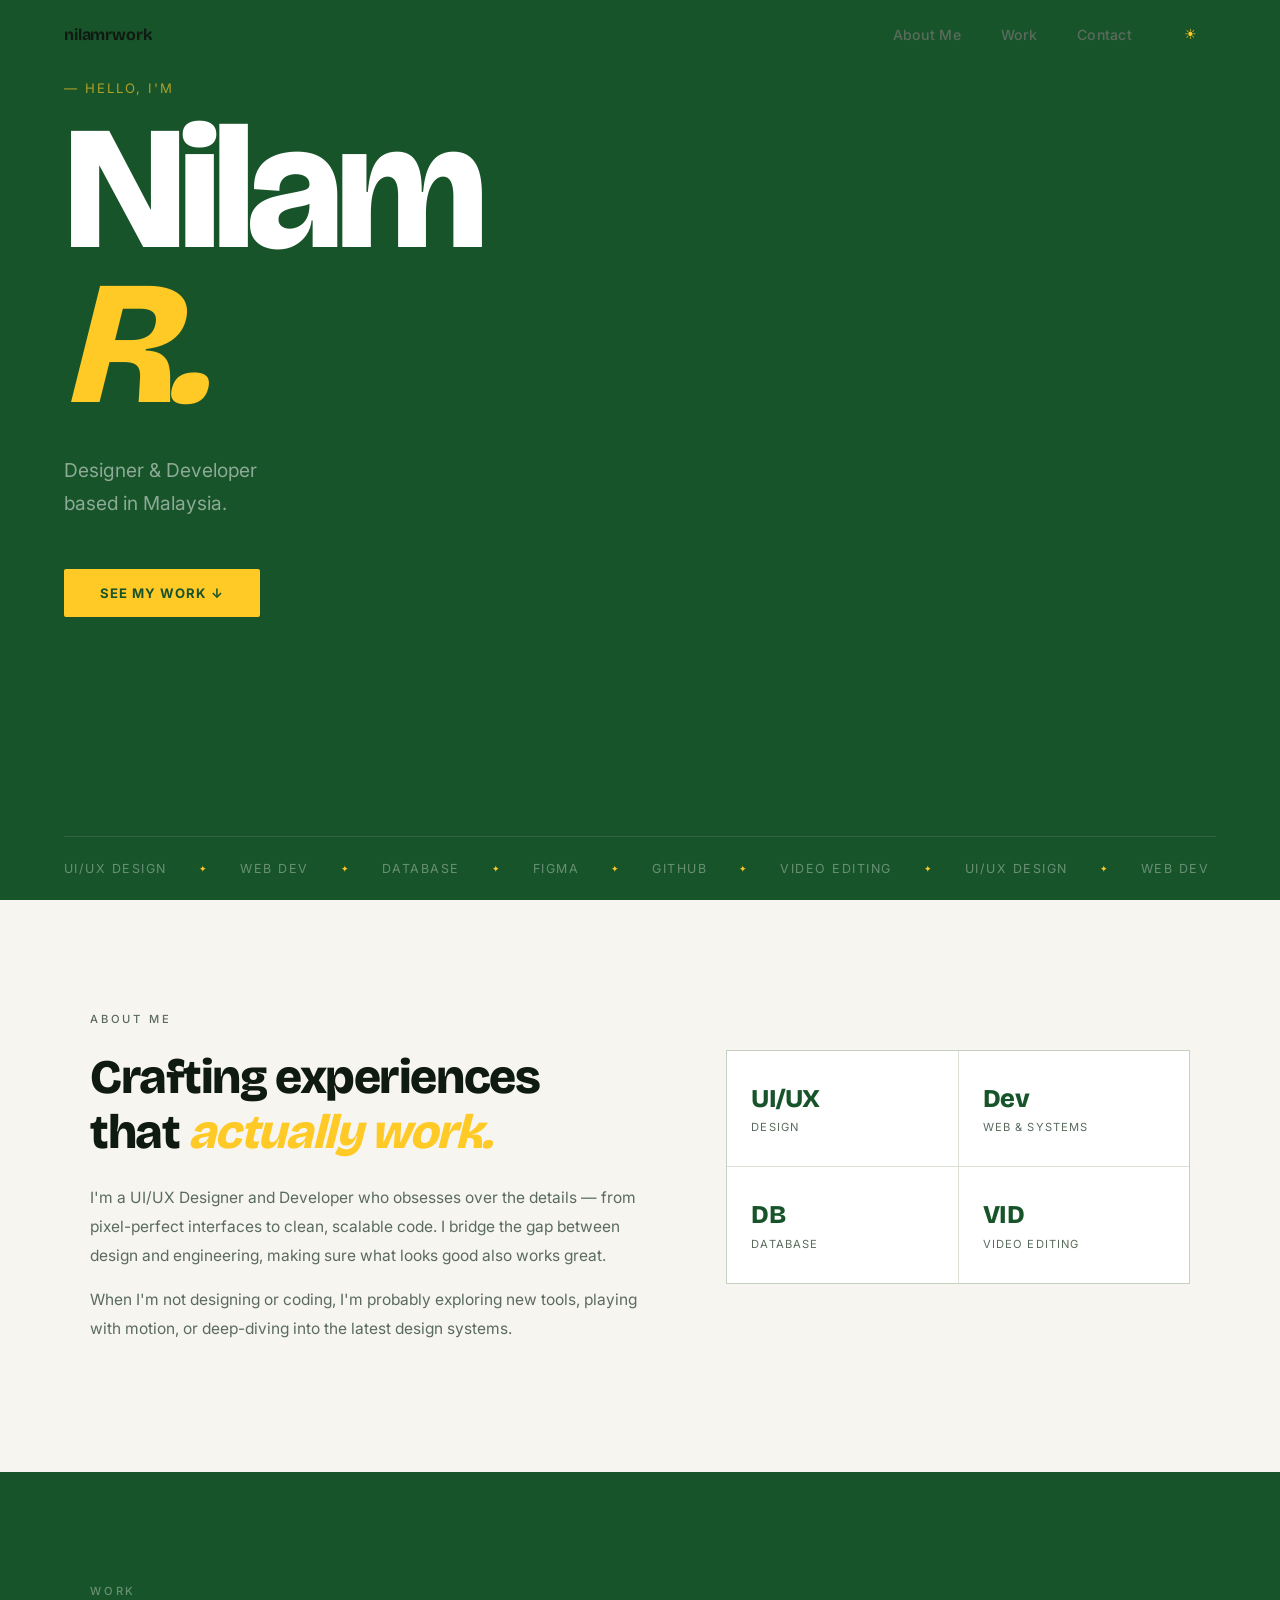
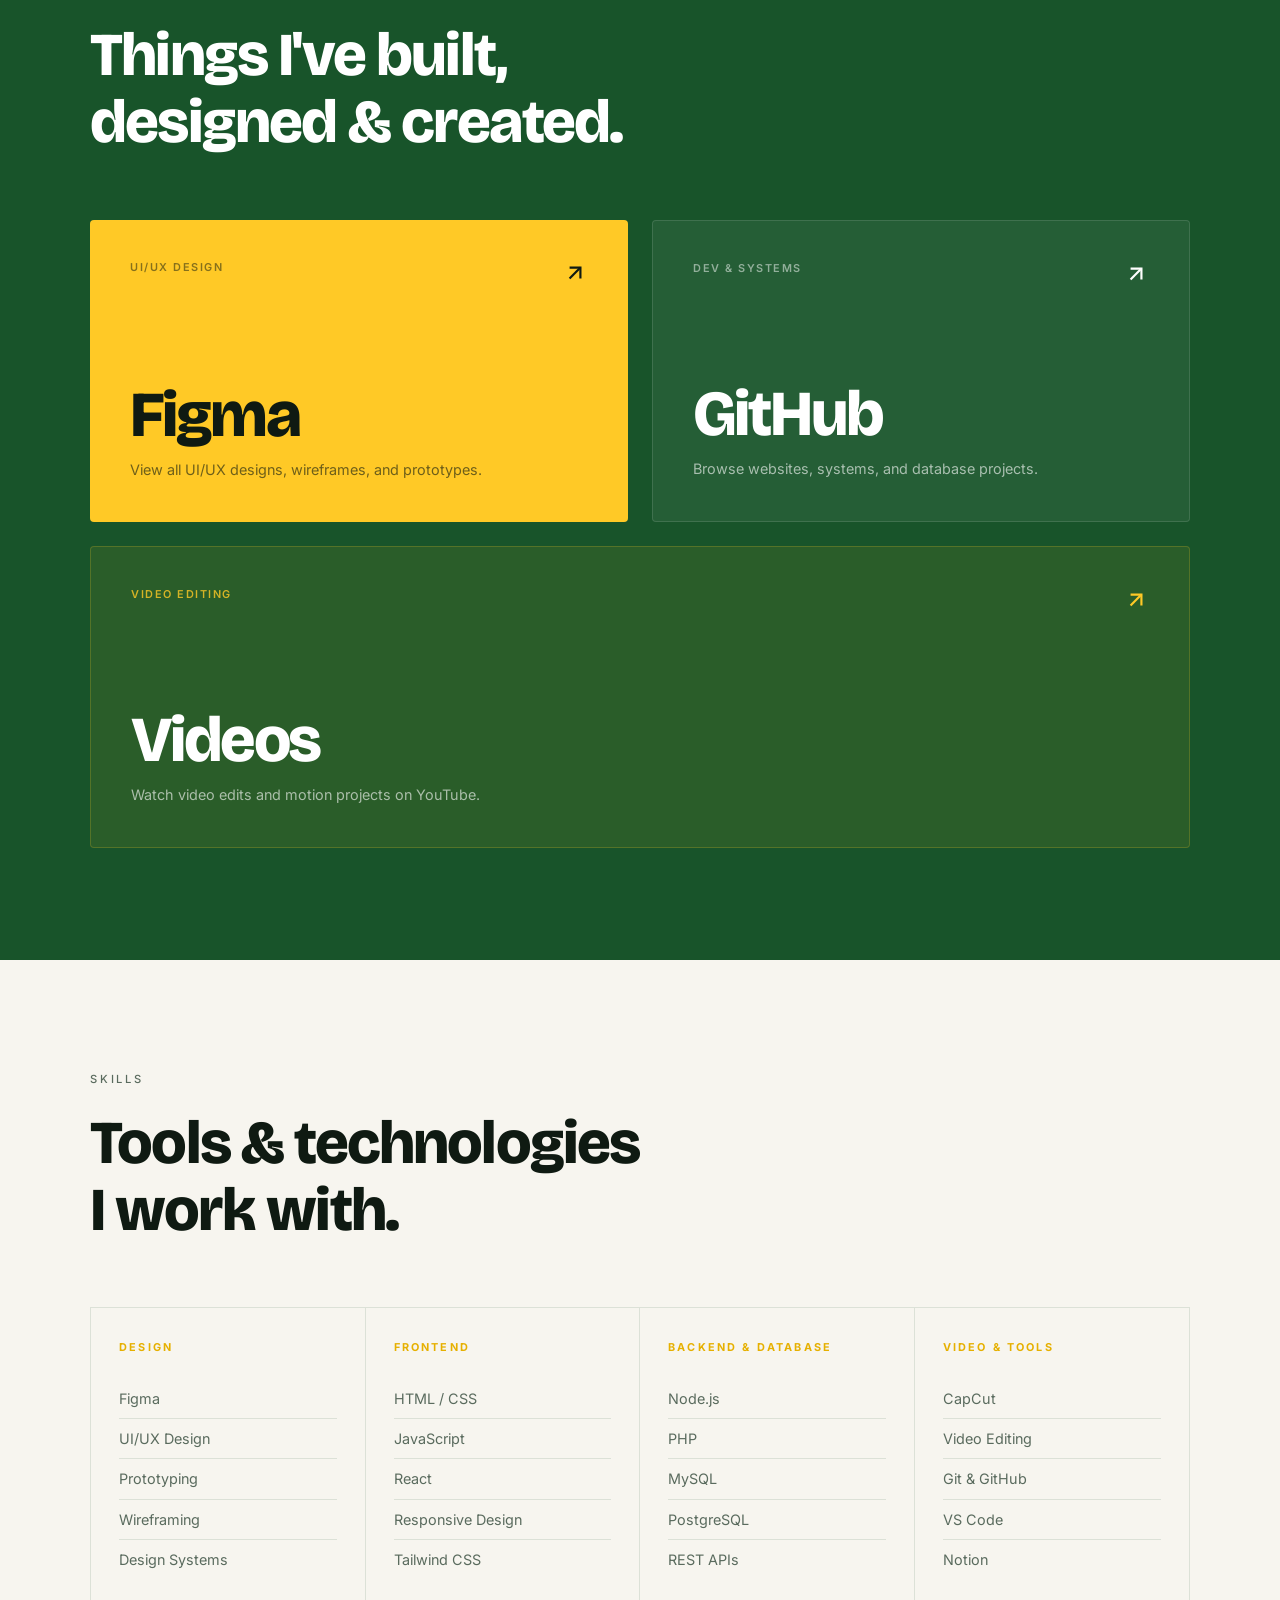
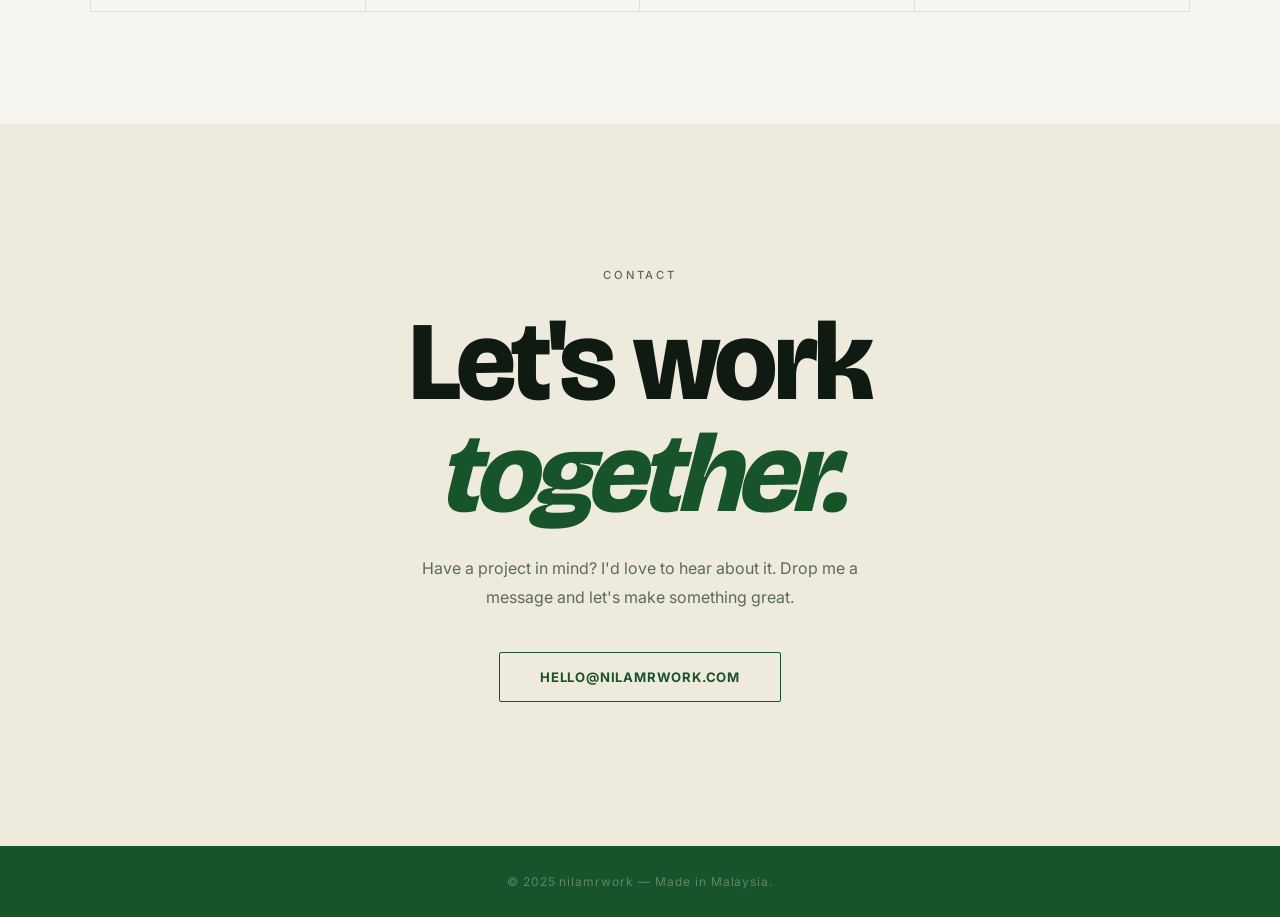
==== index.html @ 928b1fe1 "test push, aku tukar username" ====
<!DOCTYPE html>
<html lang="en" data-theme="light">
<head>
  <meta charset="UTF-8" />
  <meta name="viewport" content="width=device-width, initial-scale=1.0" />
  <title>nilamdothecode</title>
  <link rel="preconnect" href="https://fonts.googleapis.com" />
  <link rel="preconnect" href="https://fonts.gstatic.com" crossorigin />
  <link href="https://fonts.googleapis.com/css2?family=Bricolage+Grotesque:opsz,wght@12..96,400;12..96,500;12..96,600;12..96,700;12..96,800&family=Inter:wght@300;400;500;600;700&display=swap" rel="stylesheet" />
  <link rel="stylesheet" href="style.css" />
</head>
<body>

  <!-- CUSTOM CURSOR -->
  <div id="cursor-dot"></div>
  <div id="cursor-ring"></div>
  <div id="cursor-text">VIEW</div>

  <!-- NAVBAR -->
  <nav class="navbar" id="navbar">
    <a href="#hero" class="nav-logo">nilamrwork</a>
    <div class="nav-right">
      <ul class="nav-links" id="nav-links">
        <li><a href="#about" class="nav-link">About Me</a></li>
        <li><a href="#work" class="nav-link">Work</a></li>
        <li><a href="#contact" class="nav-link">Contact</a></li>
      </ul>
      <button class="theme-toggle" id="theme-toggle" aria-label="Toggle dark mode">
        <span class="theme-icon sun">☀</span>
        <span class="theme-icon moon">☽</span>
      </button>
      <button class="hamburger" id="hamburger" aria-label="Toggle menu">
        <span></span><span></span><span></span>
      </button>
    </div>
  </nav>

  <!-- HERO -->
  <section class="hero" id="hero">
    <div class="hero-content">
      <p class="hero-eyebrow">— Hello, I'm</p>
      <h1 class="hero-name">Nilam<br><em>R.</em></h1>
      <p class="hero-tagline">Designer &amp; Developer<br>based in Malaysia.</p>
      <a href="#work" class="btn-primary">See My Work ↓</a>
    </div>
    <div class="hero-marquee" aria-hidden="true">
      <div class="marquee-track">
        <span>UI/UX Design</span><span class="dot">✦</span>
        <span>Web Dev</span><span class="dot">✦</span>
        <span>Database</span><span class="dot">✦</span>
        <span>Figma</span><span class="dot">✦</span>
        <span>GitHub</span><span class="dot">✦</span>
        <span>Video Editing</span><span class="dot">✦</span>
        <span>UI/UX Design</span><span class="dot">✦</span>
        <span>Web Dev</span><span class="dot">✦</span>
        <span>Database</span><span class="dot">✦</span>
        <span>Figma</span><span class="dot">✦</span>
        <span>GitHub</span><span class="dot">✦</span>
        <span>Video Editing</span><span class="dot">✦</span>
      </div>
    </div>
  </section>

  <!-- ABOUT -->
  <section class="section" id="about">
    <div class="container">
      <span class="section-label">About Me</span>
      <div class="about-grid">
        <div class="about-text">
          <h2>Crafting experiences<br>that <em>actually work.</em></h2>
          <p>I'm a UI/UX Designer and Developer who obsesses over the details — from pixel-perfect interfaces to clean, scalable code. I bridge the gap between design and engineering, making sure what looks good also works great.</p>
          <p>When I'm not designing or coding, I'm probably exploring new tools, playing with motion, or deep-diving into the latest design systems.</p>
        </div>
        <div class="about-stats">
          <div class="stat-card">
            <span class="stat-num">UI/UX</span>
            <span class="stat-label">Design</span>
          </div>
          <div class="stat-card">
            <span class="stat-num">Dev</span>
            <span class="stat-label">Web & Systems</span>
          </div>
          <div class="stat-card">
            <span class="stat-num">DB</span>
            <span class="stat-label">Database</span>
          </div>
          <div class="stat-card">
            <span class="stat-num">VID</span>
            <span class="stat-label">Video Editing</span>
          </div>
        </div>
      </div>
    </div>
  </section>

  <!-- WORK -->
  <section class="section section-green" id="work">
    <div class="container">
      <span class="section-label light">Work</span>
      <h2 class="section-title light">Things I've built,<br>designed &amp; created.</h2>
      <div class="work-links">
        <a href="https://figma.com" target="_blank" rel="noopener" class="work-card figma">
          <div class="work-card-inner">
            <div class="work-card-top">
              <span class="work-tag">UI/UX Design</span>
              <svg class="work-arrow" viewBox="0 0 24 24" fill="none" stroke="currentColor" stroke-width="2"><line x1="7" y1="17" x2="17" y2="7"/><polyline points="7 7 17 7 17 17"/></svg>
            </div>
            <div class="work-card-bottom">
              <p class="work-platform">Figma</p>
              <p class="work-desc">View all UI/UX designs, wireframes, and prototypes.</p>
            </div>
          </div>
        </a>
        <a href="https://github.com" target="_blank" rel="noopener" class="work-card github">
          <div class="work-card-inner">
            <div class="work-card-top">
              <span class="work-tag">Dev &amp; Systems</span>
              <svg class="work-arrow" viewBox="0 0 24 24" fill="none" stroke="currentColor" stroke-width="2"><line x1="7" y1="17" x2="17" y2="7"/><polyline points="7 7 17 7 17 17"/></svg>
            </div>
            <div class="work-card-bottom">
              <p class="work-platform">GitHub</p>
              <p class="work-desc">Browse websites, systems, and database projects.</p>
            </div>
          </div>
        </a>
        <a href="https://youtube.com" target="_blank" rel="noopener" class="work-card video">
          <div class="work-card-inner">
            <div class="work-card-top">
              <span class="work-tag">Video Editing</span>
              <svg class="work-arrow" viewBox="0 0 24 24" fill="none" stroke="currentColor" stroke-width="2"><line x1="7" y1="17" x2="17" y2="7"/><polyline points="7 7 17 7 17 17"/></svg>
            </div>
            <div class="work-card-bottom">
              <p class="work-platform">Videos</p>
              <p class="work-desc">Watch video edits and motion projects on YouTube.</p>
            </div>
          </div>
        </a>
      </div>
    </div>
  </section>

  <!-- SKILLS -->
  <section class="section" id="skills">
    <div class="container">
      <span class="section-label">Skills</span>
      <h2 class="section-title">Tools &amp; technologies<br>I work with.</h2>
      <div class="skills-grid">
        <div class="skill-group">
          <p class="skill-group-title">Design</p>
          <ul class="skill-list">
            <li>Figma</li>
            <li>UI/UX Design</li>
            <li>Prototyping</li>
            <li>Wireframing</li>
            <li>Design Systems</li>
          </ul>
        </div>
        <div class="skill-group">
          <p class="skill-group-title">Frontend</p>
          <ul class="skill-list">
            <li>HTML / CSS</li>
            <li>JavaScript</li>
            <li>React</li>
            <li>Responsive Design</li>
            <li>Tailwind CSS</li>
          </ul>
        </div>
        <div class="skill-group">
          <p class="skill-group-title">Backend &amp; Database</p>
          <ul class="skill-list">
            <li>Node.js</li>
            <li>PHP</li>
            <li>MySQL</li>
            <li>PostgreSQL</li>
            <li>REST APIs</li>
          </ul>
        </div>
        <div class="skill-group">
          <p class="skill-group-title">Video & Tools</p>
          <ul class="skill-list">
            <li>CapCut</li>
            <li>Video Editing</li>
            <li>Git &amp; GitHub</li>
            <li>VS Code</li>
            <li>Notion</li>
          </ul>
        </div>
      </div>
    </div>
  </section>

  <!-- CONTACT -->
  <section class="section section-contact" id="contact">
    <div class="container contact-container">
      <span class="section-label">Contact</span>
      <h2 class="contact-title">Let's work<br><em>together.</em></h2>
      <p class="contact-sub">Have a project in mind? I'd love to hear about it. Drop me a message and let's make something great.</p>
      <a href="mailto:hello@nilamrwork.com" class="btn-outline">hello@nilamrwork.com</a>
    </div>
  </section>

  <!-- FOOTER -->
  <footer class="footer">
    <p>© 2025 nilamrwork — Made in Malaysia.</p>
  </footer>

  <script src="script.js"></script>
</body>
</html>
---- style.css ----
*, *::before, *::after {
  box-sizing: border-box;
  margin: 0;
  padding: 0;
}

/* ===== THEME VARIABLES ===== */
:root,
[data-theme="light"] {
  --bg: #f7f5ef;
  --bg2: #eeeade;
  --text: #0f1a12;
  --text-muted: #5a6b5e;
  --green: #18542a;
  --yellow: #ffc926;
  --yellow-dark: #e6b000;
  --card-bg: #ffffff;
  --border: rgba(24,84,42,0.12);
  --nav-bg: rgba(247,245,239,0.92);
  --toggle-bg: #18542a;
  --toggle-icon: #ffc926;
  --toggle-border: #18542a;
}

[data-theme="dark"] {
  --bg: #0f0f14;
  --bg2: #161620;
  --text: #f0ede3;
  --text-muted: #8a8fa8;
  --green: #18542a;
  --yellow: #ffc926;
  --yellow-dark: #e6b000;
  --card-bg: #1a1a26;
  --border: rgba(255,201,38,0.13);
  --nav-bg: rgba(15,15,20,0.95);
  --toggle-bg: #ffc926;
  --toggle-icon: #0f0f14;
  --toggle-border: #ffc926;
}

html { scroll-behavior: smooth; }

body {
  font-family: 'Inter', sans-serif;
  background: var(--bg);
  color: var(--text);
  overflow-x: hidden;
  transition: background 0.4s ease, color 0.4s ease;
  cursor: none;
}

a, button { cursor: none; }

em {
  font-style: italic;
  color: var(--yellow);
}

/* ===== CUSTOM CURSOR ===== */
#cursor-dot {
  position: fixed;
  pointer-events: none;
  z-index: 9999;
  width: 8px; height: 8px;
  border-radius: 50%;
  background: var(--green);
  transform: translate(-50%, -50%);
  transition: background 0.2s, transform 0.15s;
  will-change: left, top;
}

[data-theme="dark"] #cursor-dot {
  background: var(--yellow);
}

#cursor-ring {
  position: fixed;
  pointer-events: none;
  z-index: 9998;
  width: 38px; height: 38px;
  border-radius: 50%;
  border: 1.5px solid var(--green);
  transform: translate(-50%, -50%);
  transition: width 0.25s, height 0.25s, border-color 0.25s, opacity 0.2s;
  will-change: left, top;
}

[data-theme="dark"] #cursor-ring {
  border-color: var(--yellow);
}

#cursor-text {
  position: fixed;
  pointer-events: none;
  z-index: 9999;
  font-family: 'Inter', sans-serif;
  font-size: 10px;
  font-weight: 600;
  letter-spacing: 0.12em;
  text-transform: uppercase;
  color: var(--bg);
  background: var(--green);
  padding: 6px 10px;
  border-radius: 20px;
  transform: translate(-50%, -50%) scale(0);
  transition: transform 0.2s, background 0.2s;
  white-space: nowrap;
}

[data-theme="dark"] #cursor-text {
  background: var(--yellow);
  color: #0f0f14;
}

body.cursor-hover #cursor-dot {
  transform: translate(-50%, -50%) scale(0);
}

body.cursor-hover #cursor-ring {
  width: 0; height: 0;
  border-color: transparent;
  opacity: 0;
}

body.cursor-hover #cursor-text {
  transform: translate(-50%, -50%) scale(1);
}

/* ===== NAVBAR ===== */
.navbar {
  position: fixed;
  top: 0; left: 0; right: 0;
  z-index: 100;
  display: flex;
  align-items: center;
  justify-content: space-between;
  padding: 1.25rem 5%;
  background: transparent;
  transition: background 0.3s, backdrop-filter 0.3s, border-color 0.3s;
}

.navbar.scrolled {
  background: var(--nav-bg);
  backdrop-filter: blur(16px);
  border-bottom: 1px solid var(--border);
}

.nav-logo {
  font-family: 'Bricolage Grotesque', sans-serif;
  font-size: 1rem;
  font-weight: 700;
  color: var(--text);
  text-decoration: none;
  letter-spacing: -0.01em;
}

[data-theme="dark"] .nav-logo { color: var(--yellow); }

.nav-right {
  display: flex;
  align-items: center;
  gap: 2rem;
}

.nav-links {
  list-style: none;
  display: flex;
  gap: 2.5rem;
}

.nav-link {
  color: var(--text-muted);
  text-decoration: none;
  font-size: 0.88rem;
  font-weight: 500;
  letter-spacing: 0.02em;
  transition: color 0.2s;
  position: relative;
}

.nav-link::after {
  content: '';
  position: absolute;
  bottom: -3px; left: 0;
  width: 0; height: 2px;
  background: var(--yellow);
  transition: width 0.25s;
}

.nav-link:hover, .nav-link.active { color: var(--text); }
.nav-link:hover::after, .nav-link.active::after { width: 100%; }

/* Theme toggle */
.theme-toggle {
  background: var(--toggle-bg);
  border: 2px solid var(--toggle-border);
  border-radius: 50px;
  width: 52px;
  height: 28px;
  display: flex;
  align-items: center;
  justify-content: center;
  cursor: none;
  position: relative;
  overflow: hidden;
  transition: background 0.3s, border-color 0.3s;
  flex-shrink: 0;
}

.theme-icon {
  position: absolute;
  font-size: 14px;
  transition: opacity 0.3s, transform 0.3s;
  line-height: 1;
  color: var(--toggle-icon);
}

.theme-icon.sun { opacity: 1; transform: translateY(0); }
.theme-icon.moon { opacity: 0; transform: translateY(10px); }
[data-theme="dark"] .theme-icon.sun { opacity: 0; transform: translateY(-10px); }
[data-theme="dark"] .theme-icon.moon { opacity: 1; transform: translateY(0); }

/* Hamburger */
.hamburger {
  display: none;
  flex-direction: column;
  gap: 5px;
  background: none;
  border: none;
  padding: 4px;
}

.hamburger span {
  display: block;
  width: 24px; height: 2px;
  background: var(--text);
  transition: all 0.3s;
  border-radius: 2px;
}

/* ===== HERO ===== */
.hero {
  min-height: 100vh;
  background: var(--green);
  display: flex;
  flex-direction: column;
  justify-content: center;
  padding: 0 5%;
  position: relative;
  overflow: hidden;
}

.hero-content {
  position: relative;
  z-index: 2;
  max-width: 800px;
  padding-top: 5rem;
}

.hero-eyebrow {
  font-family: 'Inter', sans-serif;
  font-size: 0.82rem;
  color: rgba(255,201,38,0.65);
  letter-spacing: 0.15em;
  margin-bottom: 1rem;
  text-transform: uppercase;
}

.hero-name {
  font-family: 'Bricolage Grotesque', sans-serif;
  font-size: clamp(5rem, 14vw, 11rem);
  font-weight: 800;
  color: #fff;
  line-height: 0.88;
  letter-spacing: -0.04em;
  margin-bottom: 2rem;
}

.hero-name em {
  color: var(--yellow);
  font-style: italic;
}

.hero-tagline {
  font-size: clamp(1rem, 2vw, 1.2rem);
  color: rgba(255,255,255,0.5);
  font-weight: 400;
  line-height: 1.75;
  margin-bottom: 3rem;
}

.btn-primary {
  display: inline-block;
  background: var(--yellow);
  color: var(--green);
  text-decoration: none;
  padding: 1rem 2.25rem;
  font-family: 'Inter', sans-serif;
  font-size: 0.82rem;
  font-weight: 700;
  letter-spacing: 0.08em;
  text-transform: uppercase;
  border-radius: 2px;
  transition: background 0.2s, transform 0.2s;
}

.btn-primary:hover { background: var(--yellow-dark); transform: translateY(-2px); }

/* Marquee */
.hero-marquee {
  position: relative;
  z-index: 2;
  padding: 1.5rem 0;
  overflow: hidden;
  border-top: 1px solid rgba(255,255,255,0.1);
  margin-top: auto;
}

.marquee-track {
  display: flex;
  gap: 2rem;
  align-items: center;
  white-space: nowrap;
  animation: marquee 18s linear infinite;
  width: max-content;
}

.marquee-track span {
  font-family: 'Inter', sans-serif;
  font-size: 0.78rem;
  letter-spacing: 0.12em;
  text-transform: uppercase;
  color: rgba(255,255,255,0.35);
}

.marquee-track .dot { color: var(--yellow); font-size: 0.55rem; }

@keyframes marquee {
  from { transform: translateX(0); }
  to { transform: translateX(-50%); }
}

/* ===== SECTION BASE ===== */
.section { padding: 7rem 5%; }
.section-green { background: var(--green); }
.section-contact { background: var(--bg2); }

.container { max-width: 1100px; margin: 0 auto; }

.section-label {
  font-family: 'Inter', sans-serif;
  font-size: 0.7rem;
  letter-spacing: 0.25em;
  text-transform: uppercase;
  color: var(--text-muted);
  display: block;
  margin-bottom: 1.5rem;
  font-weight: 500;
}

.section-label.light { color: rgba(255,255,255,0.35); }

.section-title {
  font-family: 'Bricolage Grotesque', sans-serif;
  font-size: clamp(2.2rem, 5vw, 3.8rem);
  font-weight: 800;
  line-height: 1.1;
  letter-spacing: -0.03em;
  margin-bottom: 4rem;
  color: var(--text);
}

.section-title.light { color: #fff; }

/* ===== ABOUT ===== */
.about-grid {
  display: grid;
  grid-template-columns: 1.2fr 1fr;
  gap: 5rem;
  align-items: start;
}

.about-text h2 {
  font-family: 'Bricolage Grotesque', sans-serif;
  font-size: clamp(2rem, 4vw, 3rem);
  font-weight: 800;
  line-height: 1.15;
  letter-spacing: -0.03em;
  margin-bottom: 1.5rem;
  color: var(--text);
}

.about-text p {
  color: var(--text-muted);
  line-height: 1.85;
  font-size: 0.97rem;
  margin-bottom: 1rem;
}

.about-stats {
  display: grid;
  grid-template-columns: 1fr 1fr;
  gap: 1px;
  background: var(--border);
  border: 1px solid var(--border);
}

.stat-card {
  background: var(--card-bg);
  padding: 2rem 1.5rem;
  display: flex;
  flex-direction: column;
  gap: 0.4rem;
  transition: background 0.2s;
}

.stat-card:hover { background: var(--bg2); }

.stat-num {
  font-family: 'Bricolage Grotesque', sans-serif;
  font-size: 1.6rem;
  font-weight: 800;
  color: var(--green);
  letter-spacing: -0.02em;
}

[data-theme="dark"] .stat-num { color: var(--yellow); }

.stat-label {
  font-family: 'Inter', sans-serif;
  font-size: 0.7rem;
  color: var(--text-muted);
  letter-spacing: 0.1em;
  text-transform: uppercase;
}

/* ===== WORK ===== */
.work-links {
  display: grid;
  grid-template-columns: 1fr 1fr;
  gap: 1.5rem;
}

.work-card {
  display: block;
  text-decoration: none;
  padding: 2.5rem;
  position: relative;
  overflow: hidden;
  transition: transform 0.3s ease;
  min-height: 300px;
  border-radius: 4px;
}

.work-card:hover { transform: translateY(-6px); }

.work-card.figma { background: var(--yellow); color: #0f1a12; }

.work-card.github {
  background: rgba(255,255,255,0.06);
  color: #fff;
  border: 1px solid rgba(255,255,255,0.12);
}

.work-card-inner {
  display: flex;
  flex-direction: column;
  justify-content: space-between;
  height: 100%;
  min-height: 220px;
}

.work-card-top {
  display: flex;
  justify-content: space-between;
  align-items: flex-start;
}

.work-tag {
  font-family: 'Inter', sans-serif;
  font-size: 0.68rem;
  letter-spacing: 0.14em;
  text-transform: uppercase;
  font-weight: 600;
  opacity: 0.5;
}

.work-arrow {
  width: 26px; height: 26px;
  transition: transform 0.2s;
  flex-shrink: 0;
}

.work-card:hover .work-arrow { transform: translate(4px, -4px); }

.work-platform {
  font-family: 'Bricolage Grotesque', sans-serif;
  font-size: clamp(2.5rem, 5vw, 4rem);
  font-weight: 800;
  letter-spacing: -0.04em;
  line-height: 1;
  margin-bottom: 0.75rem;
}

.work-desc { font-size: 0.9rem; opacity: 0.6; line-height: 1.55; }

/* ===== SKILLS ===== */
.skills-grid {
  display: grid;
  grid-template-columns: repeat(4, 1fr);
  gap: 0;
  border: 1px solid var(--border);
}

.skill-group {
  padding: 2rem 1.75rem;
  border-right: 1px solid var(--border);
}

.skill-group:last-child { border-right: none; }

.skill-group-title {
  font-family: 'Inter', sans-serif;
  font-size: 0.68rem;
  letter-spacing: 0.2em;
  text-transform: uppercase;
  color: var(--yellow-dark);
  margin-bottom: 1.5rem;
  font-weight: 700;
}

[data-theme="dark"] .skill-group-title { color: var(--yellow); }

.skill-list {
  list-style: none;
  display: flex;
  flex-direction: column;
}

.skill-list li {
  font-size: 0.9rem;
  color: var(--text-muted);
  padding: 0.7rem 0;
  border-bottom: 1px solid var(--border);
  transition: color 0.2s, padding-left 0.2s;
  font-family: 'Inter', sans-serif;
}

.skill-list li:last-child { border-bottom: none; }
.skill-list li:hover { color: var(--text); padding-left: 6px; }

/* ===== CONTACT ===== */
.contact-container { text-align: center; padding: 2rem 0; }

.contact-title {
  font-family: 'Bricolage Grotesque', sans-serif;
  font-size: clamp(3.5rem, 9vw, 7rem);
  font-weight: 800;
  line-height: 1;
  letter-spacing: -0.04em;
  margin-bottom: 1.5rem;
  color: var(--text);
}

.contact-title em { color: var(--green); font-style: italic; }
[data-theme="dark"] .contact-title em { color: var(--yellow); }

.contact-sub {
  font-size: 1rem;
  color: var(--text-muted);
  max-width: 460px;
  margin: 0 auto 2.5rem;
  line-height: 1.8;
}

.btn-outline {
  display: inline-block;
  border: 1.5px solid var(--green);
  color: var(--green);
  text-decoration: none;
  padding: 1rem 2.5rem;
  font-family: 'Inter', sans-serif;
  font-size: 0.82rem;
  font-weight: 700;
  letter-spacing: 0.06em;
  text-transform: uppercase;
  border-radius: 2px;
  transition: background 0.2s, color 0.2s;
}

.btn-outline:hover { background: var(--green); color: var(--yellow); }

[data-theme="dark"] .btn-outline { border-color: var(--yellow); color: var(--yellow); }
[data-theme="dark"] .btn-outline:hover { background: var(--yellow); color: #0f0f14; }

/* ===== FOOTER ===== */
.footer {
  background: var(--green);
  color: rgba(255,255,255,0.3);
  text-align: center;
  padding: 1.75rem;
  font-family: 'Inter', sans-serif;
  font-size: 0.75rem;
  letter-spacing: 0.08em;
}

/* ===== REVEAL ===== */
.reveal {
  opacity: 0;
  transform: translateY(28px);
  transition: opacity 0.7s ease, transform 0.7s ease;
}

.reveal.revealed { opacity: 1; transform: translateY(0); }

/* ===== RESPONSIVE ===== */
@media (max-width: 900px) {
  .about-grid { grid-template-columns: 1fr; gap: 3rem; }
  .work-links { grid-template-columns: 1fr; }
  .skills-grid { grid-template-columns: repeat(2, 1fr); }
  .skill-group:nth-child(2) { border-right: none; }
  .skill-group:nth-child(3),
  .skill-group:nth-child(4) { border-top: 1px solid var(--border); }
}

@media (max-width: 600px) {
  body { cursor: auto; }
  #cursor-dot, #cursor-ring, #cursor-text { display: none; }
  a, button { cursor: pointer; }

  .navbar { padding: 1.25rem 6%; }
  .nav-links {
    display: none;
    flex-direction: column;
    position: fixed;
    top: 0; left: 0; right: 0; bottom: 0;
    background: var(--bg);
    align-items: center;
    justify-content: center;
    z-index: 99;
    gap: 0;
  }
  .nav-links.open { display: flex; }
  .nav-links li { width: 100%; text-align: center; border-bottom: 1px solid var(--border); }
  .nav-link { display: block; padding: 1.5rem; font-size: 1.2rem; color: var(--text); }
  .nav-link::after { display: none; }
  .hamburger { display: flex; z-index: 200; }
  .section { padding: 5rem 6%; }
  .about-stats { grid-template-columns: 1fr 1fr; }
  .skills-grid { grid-template-columns: 1fr; border: 1px solid var(--border); }
  .skill-group { border-right: none; border-bottom: 1px solid var(--border); }
  .skill-group:last-child { border-bottom: none; }
  .work-card { min-height: 240px; }
  .contact-title { font-size: clamp(2.8rem, 13vw, 4.5rem); }
}

/* ===== VIDEO CARD ===== */
.work-links {
  grid-template-columns: 1fr 1fr;
}

.work-card.video {
  background: rgba(255,201,38,0.08);
  color: #fff;
  border: 1px solid rgba(255,201,38,0.2);
  grid-column: 1 / -1;
}

.work-card.video .work-platform { font-size: clamp(2.5rem, 5vw, 4rem); }
.work-card.video .work-tag { color: var(--yellow); opacity: 0.8; }
.work-card.video .work-arrow { stroke: var(--yellow); }

@media (max-width: 600px) {
  .work-card.video { grid-column: auto; }
}
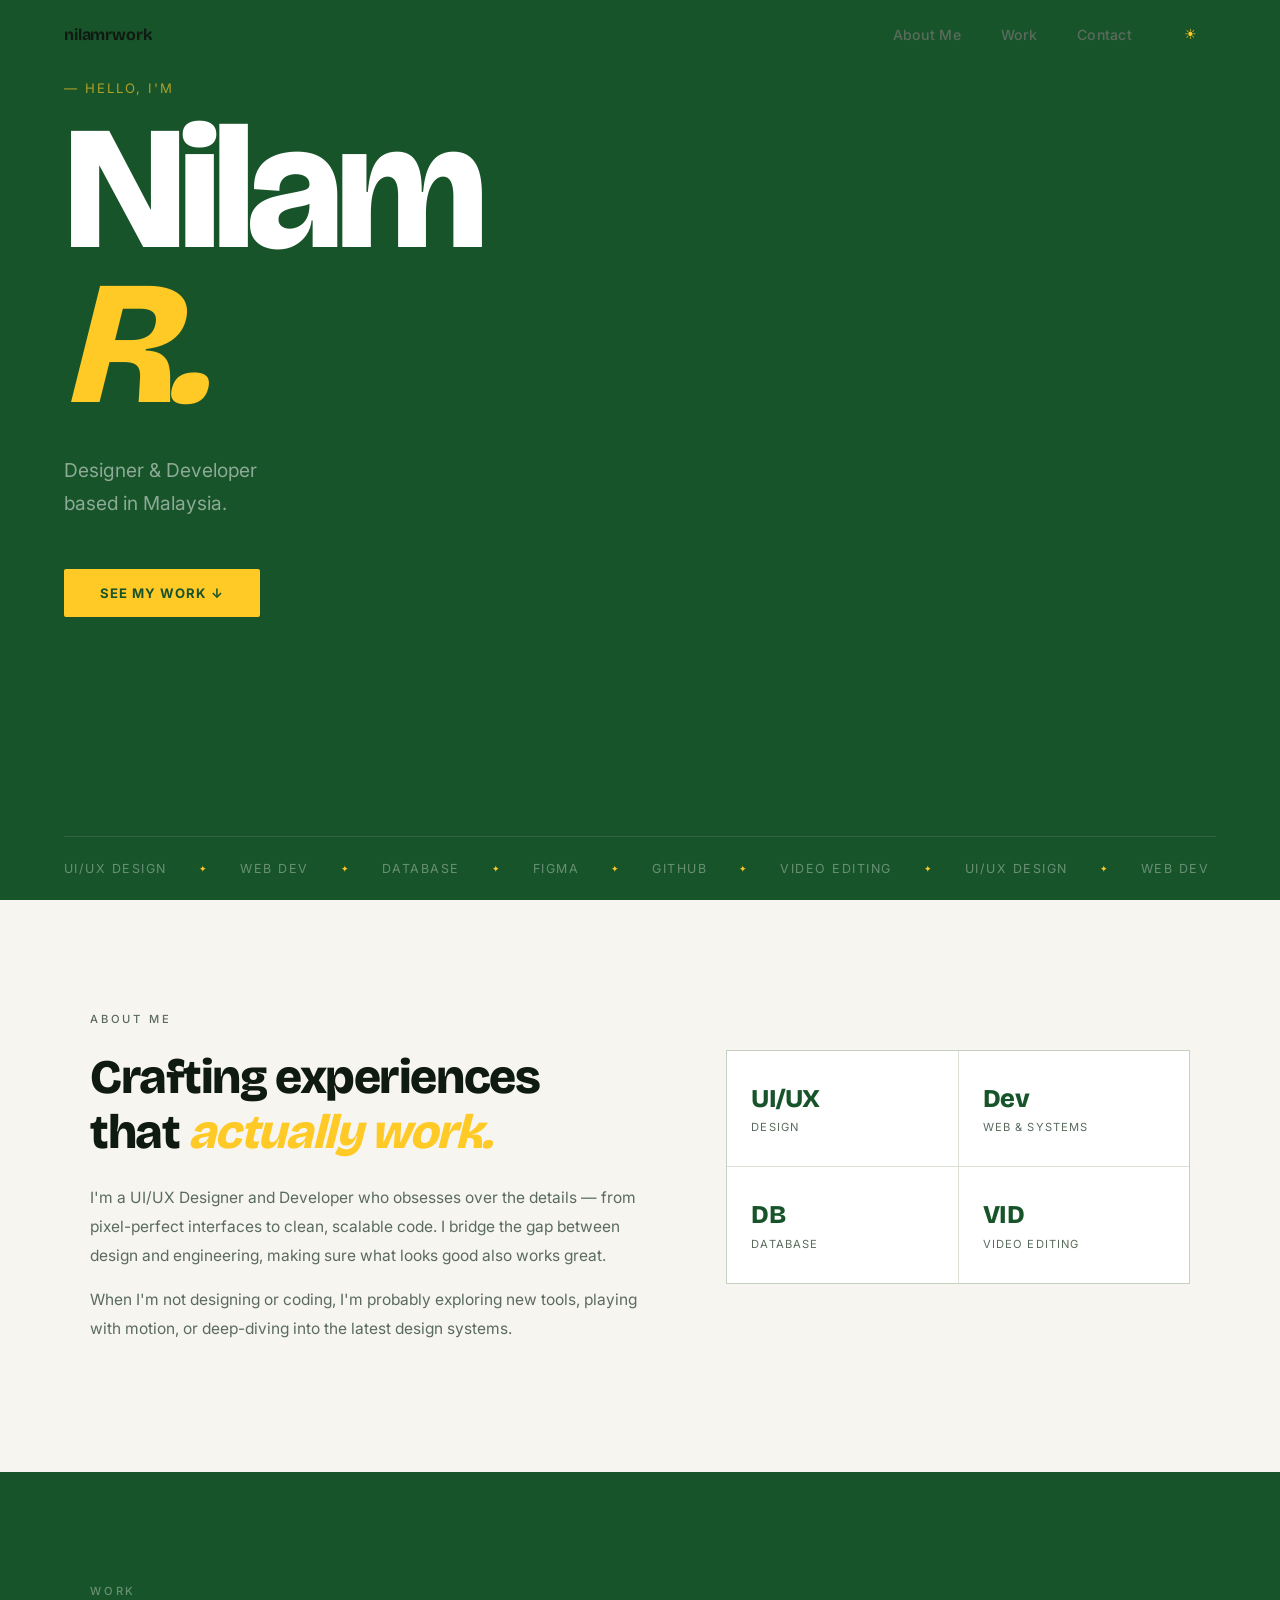
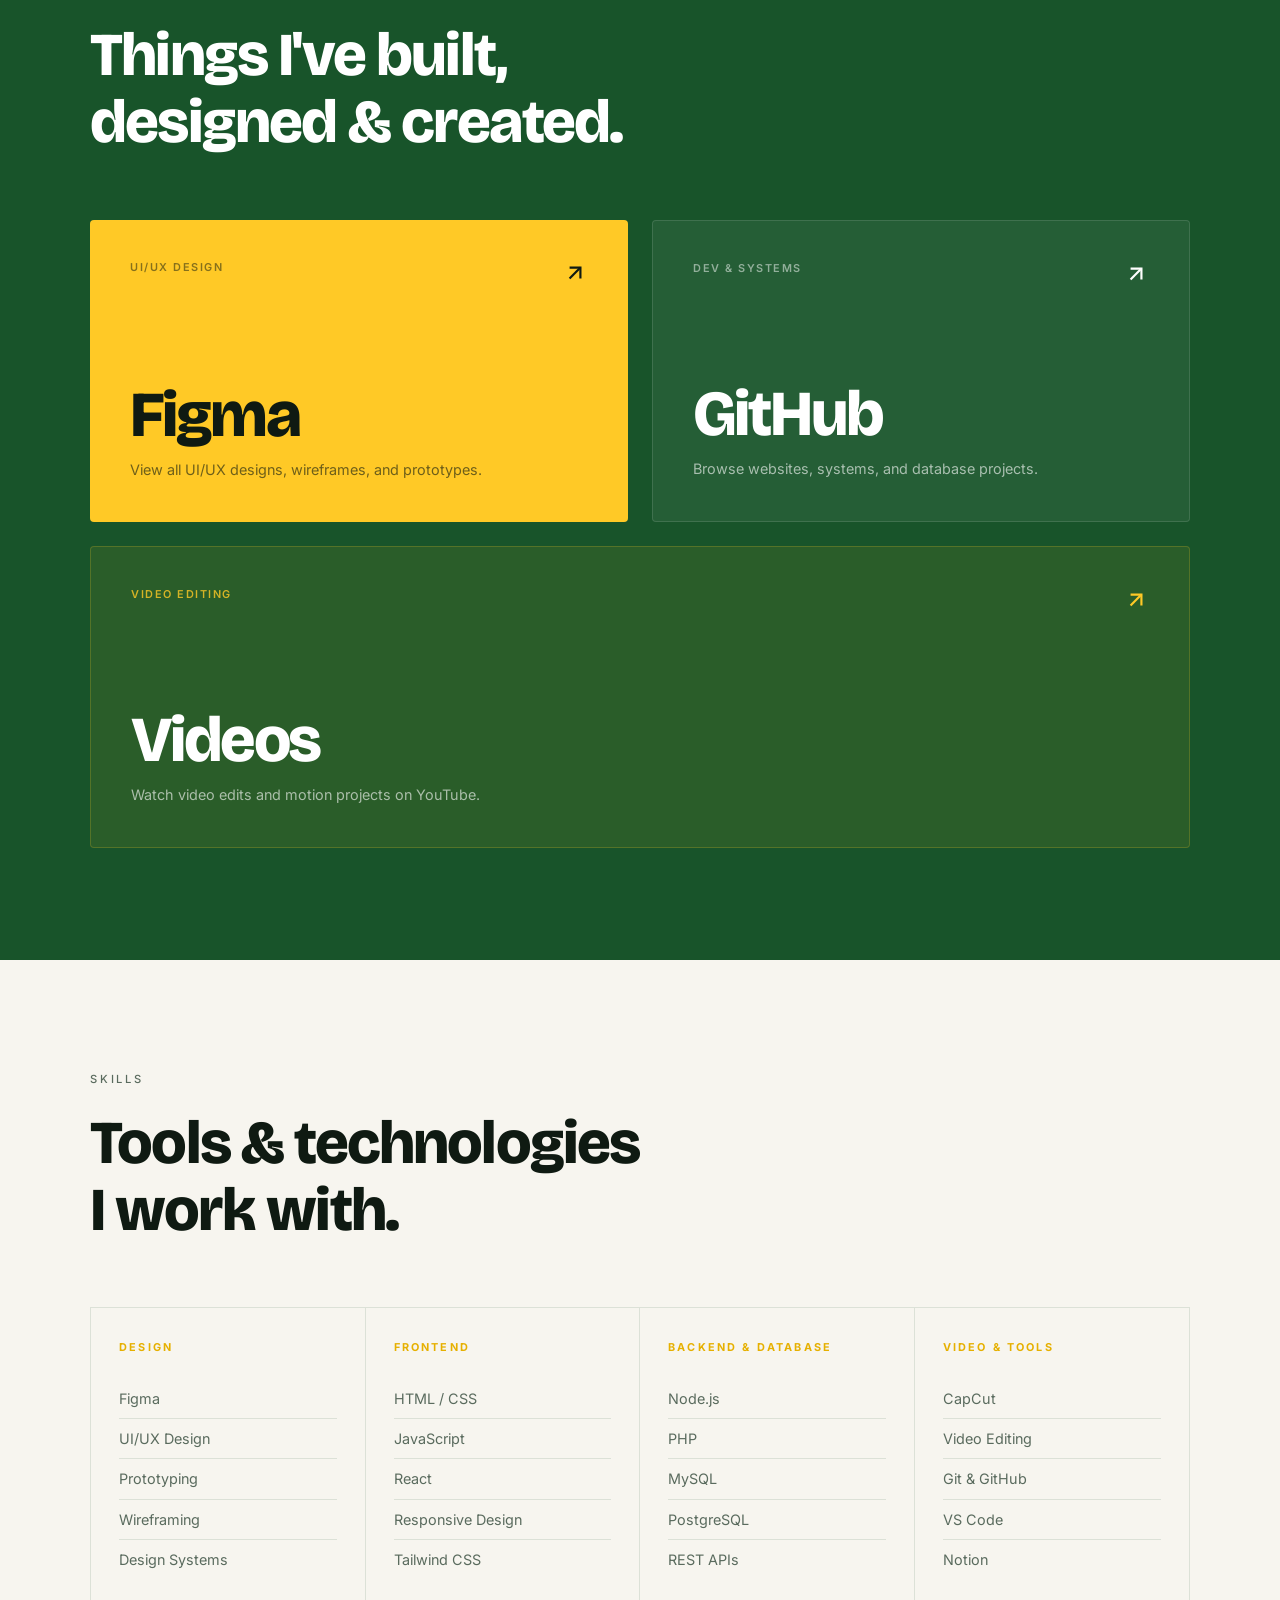
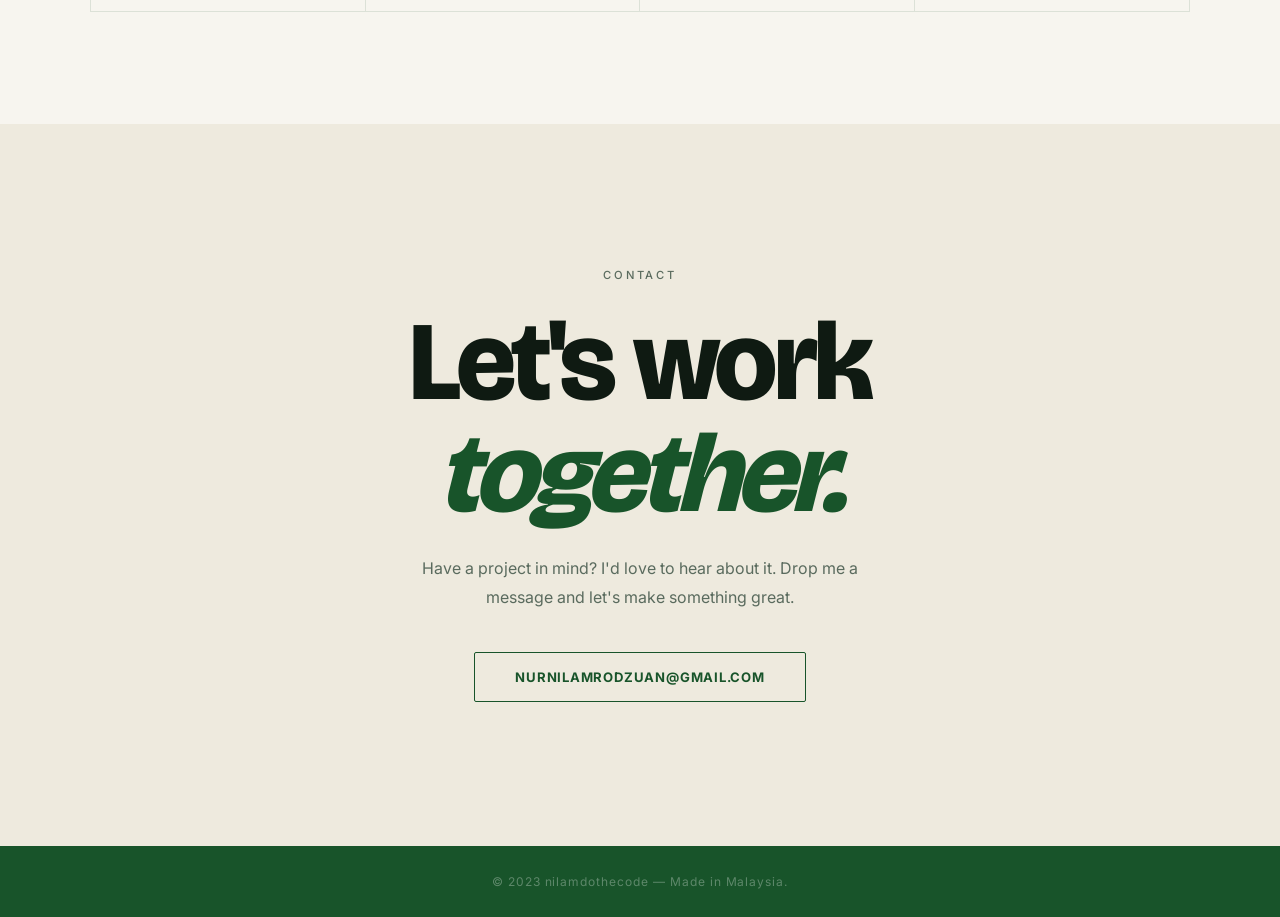
==== commit f4634f19: "tukar email and footer sikit" ====
--- a/index.html
+++ b/index.html
@@ -195,13 +195,13 @@
       <span class="section-label">Contact</span>
       <h2 class="contact-title">Let's work<br><em>together.</em></h2>
       <p class="contact-sub">Have a project in mind? I'd love to hear about it. Drop me a message and let's make something great.</p>
-      <a href="mailto:hello@nilamrwork.com" class="btn-outline">hello@nilamrwork.com</a>
+      <a href="mailto:nurnilamrodzuan@gmail.com" class="btn-outline">nurnilamrodzuan@gmail.com</a>
     </div>
   </section>
 
   <!-- FOOTER -->
   <footer class="footer">
-    <p>© 2025 nilamrwork — Made in Malaysia.</p>
+    <p>© 2023 nilamdothecode — Made in Malaysia.</p>
   </footer>
 
   <script src="script.js"></script>
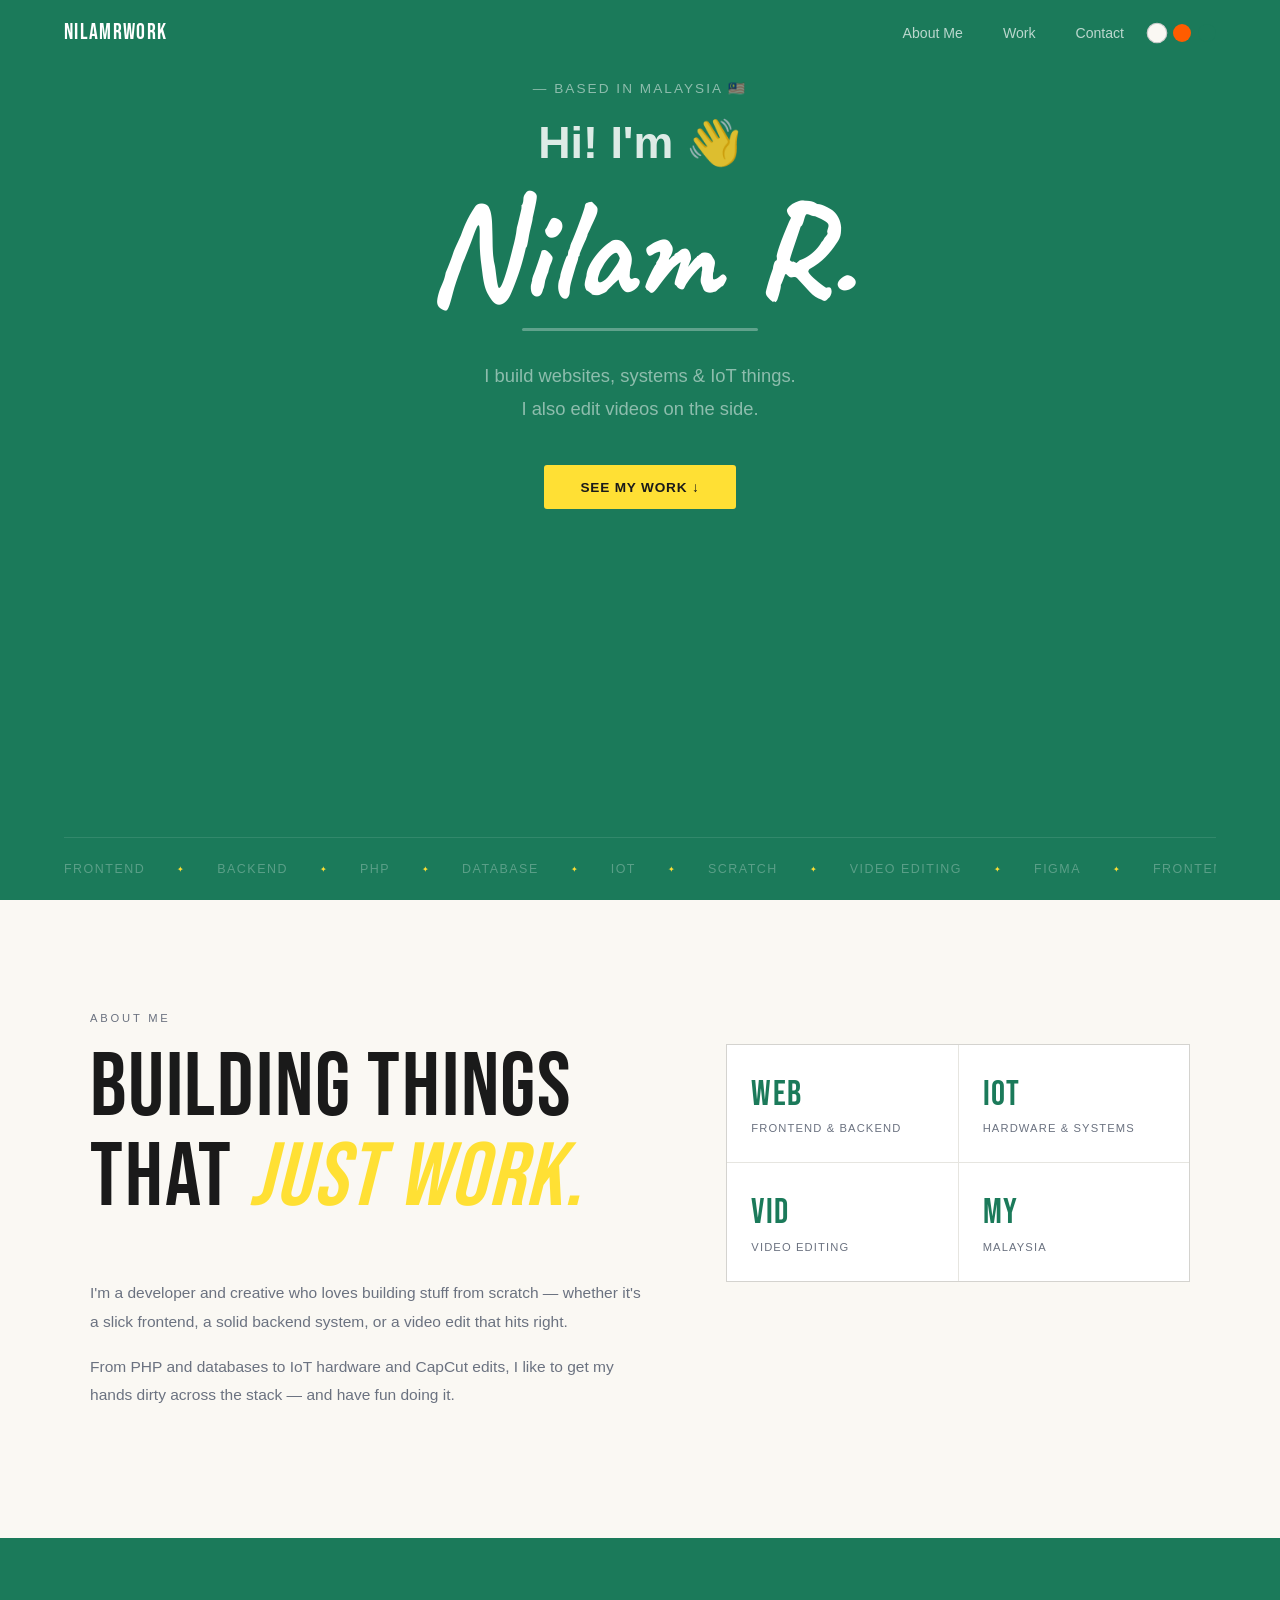
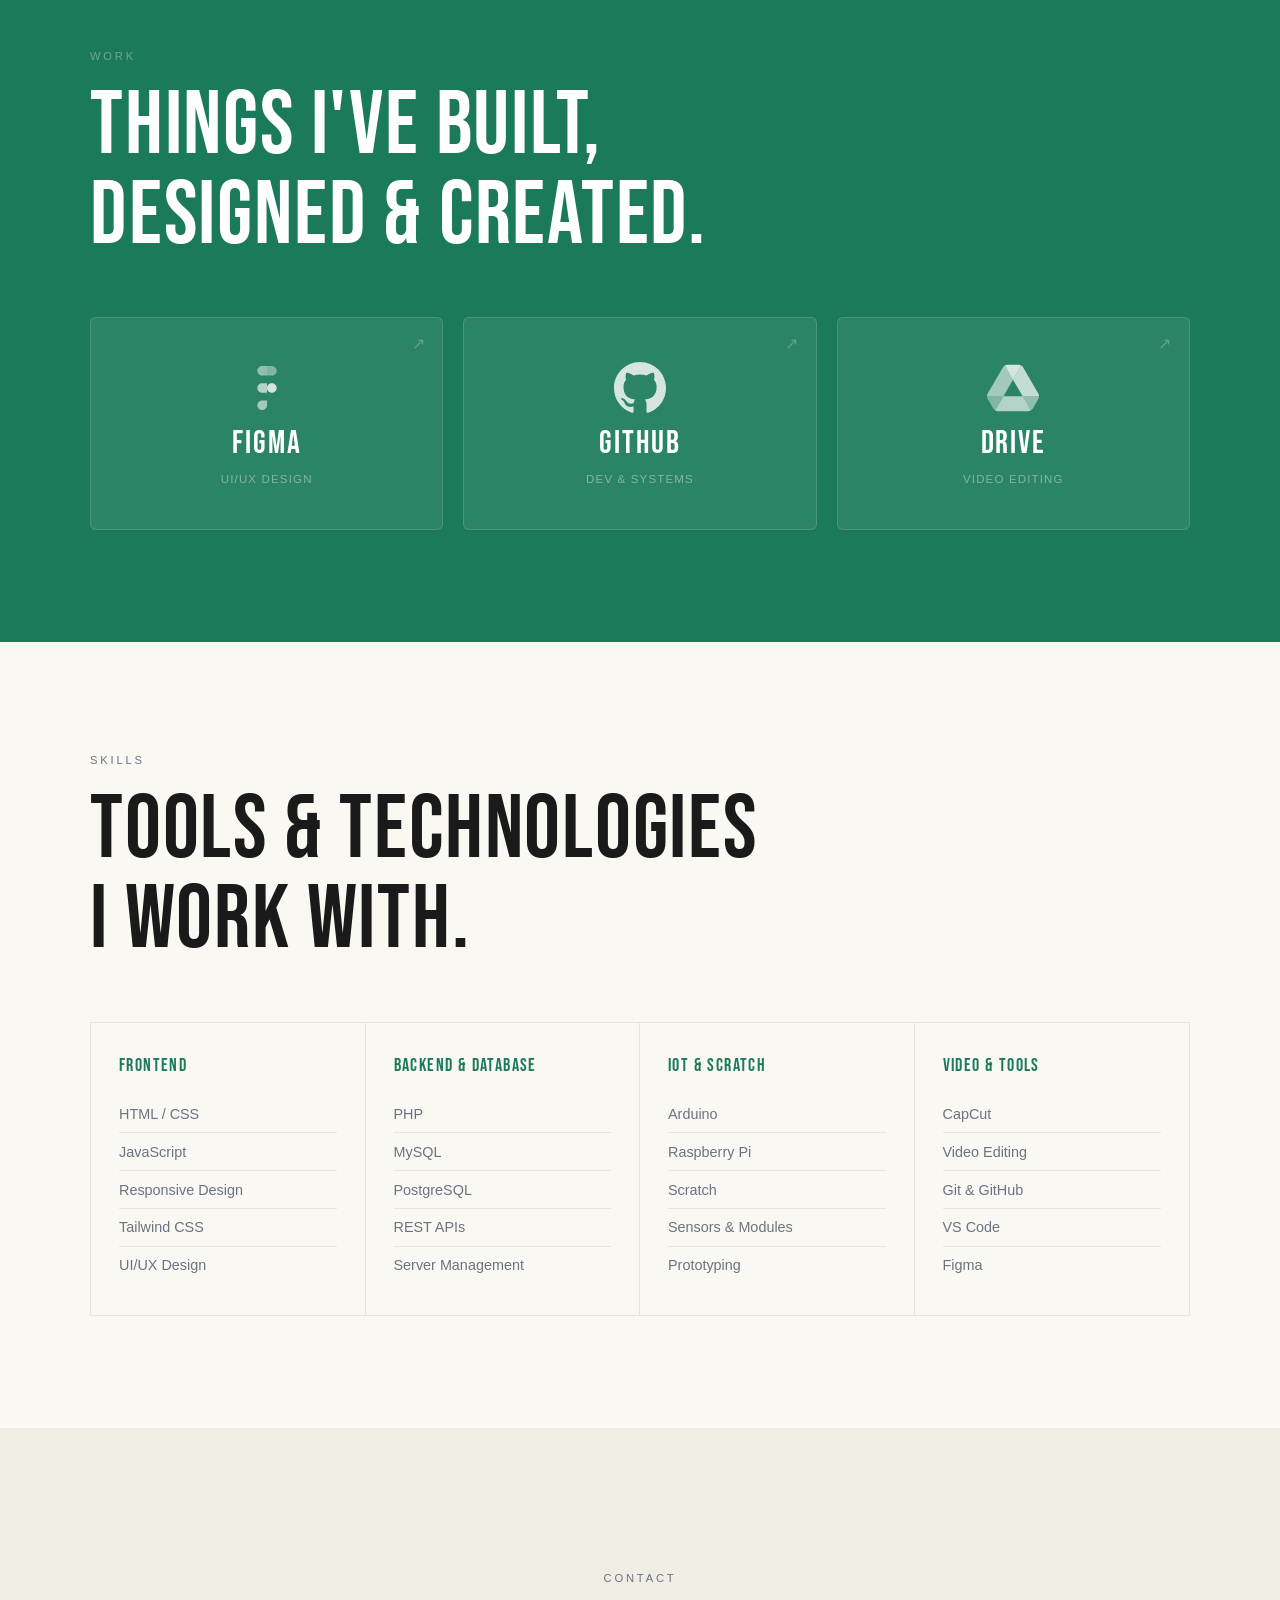
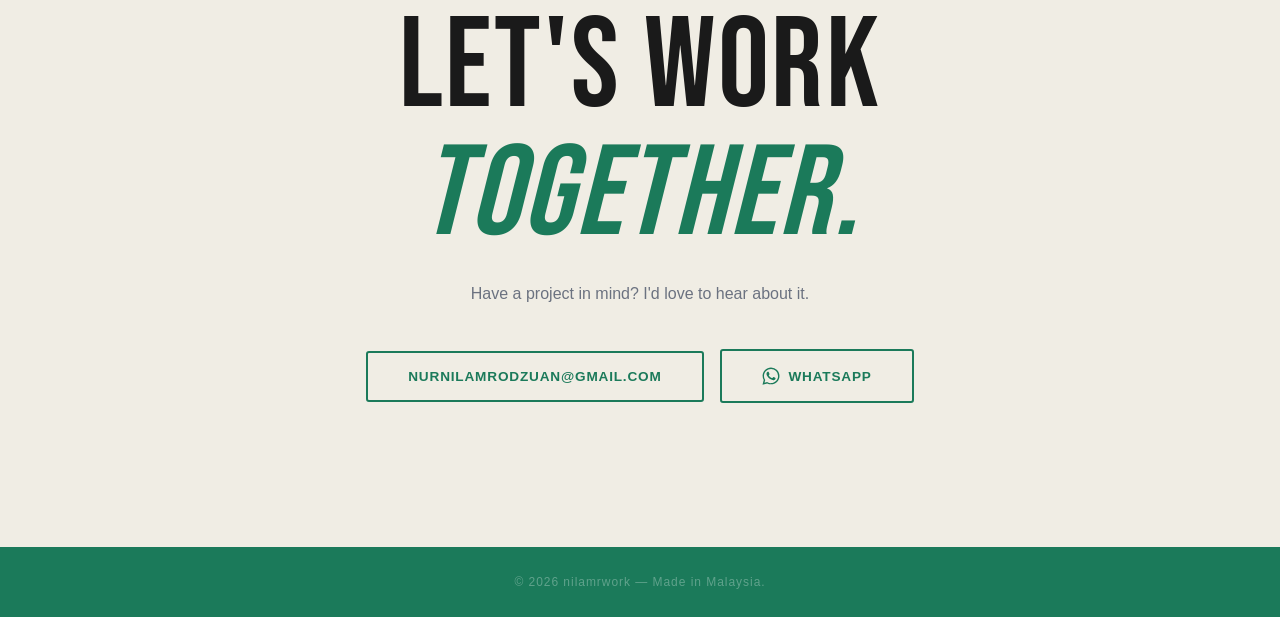
==== commit bc8902ae: "add link whatsapp, auto date footer" ====
--- a/index.html
+++ b/index.html
@@ -1,34 +1,31 @@
 <!DOCTYPE html>
-<html lang="en" data-theme="light">
+<html lang="en">
 <head>
   <meta charset="UTF-8" />
   <meta name="viewport" content="width=device-width, initial-scale=1.0" />
-  <title>nilamdothecode</title>
+  <title>nilamrwork</title>
   <link rel="preconnect" href="https://fonts.googleapis.com" />
   <link rel="preconnect" href="https://fonts.gstatic.com" crossorigin />
-  <link href="https://fonts.googleapis.com/css2?family=Bricolage+Grotesque:opsz,wght@12..96,400;12..96,500;12..96,600;12..96,700;12..96,800&family=Inter:wght@300;400;500;600;700&display=swap" rel="stylesheet" />
+  <link href="https://fonts.googleapis.com/css2?family=Bebas+Neue&family=Caveat:wght@600;700&display=swap" rel="stylesheet" />
+  <link href="https://api.fontshare.com/v2/css?f[]=satoshi@400,500,700&display=swap" rel="stylesheet" />
   <link rel="stylesheet" href="style.css" />
 </head>
 <body>
-
-  <!-- CUSTOM CURSOR -->
-  <div id="cursor-dot"></div>
-  <div id="cursor-ring"></div>
-  <div id="cursor-text">VIEW</div>
 
   <!-- NAVBAR -->
   <nav class="navbar" id="navbar">
     <a href="#hero" class="nav-logo">nilamrwork</a>
     <div class="nav-right">
       <ul class="nav-links" id="nav-links">
-        <li><a href="#about" class="nav-link">About Me</a></li>
-        <li><a href="#work" class="nav-link">Work</a></li>
-        <li><a href="#contact" class="nav-link">Contact</a></li>
+        <li><a href="#about" class="nav-link" data-text="About Me">About Me</a></li>
+        <li><a href="#work" class="nav-link" data-text="Work">Work</a></li>
+        <li><a href="#contact" class="nav-link" data-text="Contact">Contact</a></li>
       </ul>
-      <button class="theme-toggle" id="theme-toggle" aria-label="Toggle dark mode">
-        <span class="theme-icon sun">☀</span>
-        <span class="theme-icon moon">☽</span>
-      </button>
+      <div class="color-switcher" id="color-switcher">
+        <button class="swatch active" data-color="sand" style="background:#FAF8F3; border:1.5px solid #ccc" aria-label="White Sand"></button>
+        <button class="swatch" data-color="orange" style="background:#FF5C00" aria-label="Orange"></button>
+        <button class="swatch" data-color="green" style="background:#1B7A5A" aria-label="Green"></button>
+      </div>
       <button class="hamburger" id="hamburger" aria-label="Toggle menu">
         <span></span><span></span><span></span>
       </button>
@@ -38,25 +35,37 @@
   <!-- HERO -->
   <section class="hero" id="hero">
     <div class="hero-content">
-      <p class="hero-eyebrow">— Hello, I'm</p>
-      <h1 class="hero-name">Nilam<br><em>R.</em></h1>
-      <p class="hero-tagline">Designer &amp; Developer<br>based in Malaysia.</p>
-      <a href="#work" class="btn-primary">See My Work ↓</a>
+      <p class="hero-eyebrow reveal-text">— based in Malaysia 🇲🇾</p>
+      <h1 class="hero-greeting reveal-text" style="transition-delay:0.1s">
+        Hi! I'm <span class="wave">👋</span>
+      </h1>
+      <div class="hero-name-wrap reveal-text" style="transition-delay:0.2s">
+        <span class="hero-name-hand">Nilam R.</span>
+        <div class="hero-underline"></div>
+      </div>
+      <p class="hero-tagline reveal-text" style="transition-delay:0.35s">
+        I build websites, systems &amp; IoT things.<br>I also edit videos on the side.
+      </p>
+      <a href="#work" class="btn-primary reveal-text" style="transition-delay:0.5s">See My Work ↓</a>
     </div>
     <div class="hero-marquee" aria-hidden="true">
       <div class="marquee-track">
-        <span>UI/UX Design</span><span class="dot">✦</span>
-        <span>Web Dev</span><span class="dot">✦</span>
+        <span>Frontend</span><span class="dot">✦</span>
+        <span>Backend</span><span class="dot">✦</span>
+        <span>PHP</span><span class="dot">✦</span>
         <span>Database</span><span class="dot">✦</span>
+        <span>IoT</span><span class="dot">✦</span>
+        <span>Scratch</span><span class="dot">✦</span>
+        <span>Video Editing</span><span class="dot">✦</span>
         <span>Figma</span><span class="dot">✦</span>
-        <span>GitHub</span><span class="dot">✦</span>
+        <span>Frontend</span><span class="dot">✦</span>
+        <span>Backend</span><span class="dot">✦</span>
+        <span>PHP</span><span class="dot">✦</span>
+        <span>Database</span><span class="dot">✦</span>
+        <span>IoT</span><span class="dot">✦</span>
+        <span>Scratch</span><span class="dot">✦</span>
         <span>Video Editing</span><span class="dot">✦</span>
-        <span>UI/UX Design</span><span class="dot">✦</span>
-        <span>Web Dev</span><span class="dot">✦</span>
-        <span>Database</span><span class="dot">✦</span>
         <span>Figma</span><span class="dot">✦</span>
-        <span>GitHub</span><span class="dot">✦</span>
-        <span>Video Editing</span><span class="dot">✦</span>
       </div>
     </div>
   </section>
@@ -64,76 +73,79 @@
   <!-- ABOUT -->
   <section class="section" id="about">
     <div class="container">
-      <span class="section-label">About Me</span>
+      <span class="section-label reveal">About Me</span>
       <div class="about-grid">
-        <div class="about-text">
-          <h2>Crafting experiences<br>that <em>actually work.</em></h2>
-          <p>I'm a UI/UX Designer and Developer who obsesses over the details — from pixel-perfect interfaces to clean, scalable code. I bridge the gap between design and engineering, making sure what looks good also works great.</p>
-          <p>When I'm not designing or coding, I'm probably exploring new tools, playing with motion, or deep-diving into the latest design systems.</p>
-        </div>
-        <div class="about-stats">
-          <div class="stat-card">
-            <span class="stat-num">UI/UX</span>
-            <span class="stat-label">Design</span>
-          </div>
-          <div class="stat-card">
-            <span class="stat-num">Dev</span>
-            <span class="stat-label">Web & Systems</span>
-          </div>
-          <div class="stat-card">
-            <span class="stat-num">DB</span>
-            <span class="stat-label">Database</span>
+        <div class="about-text reveal">
+          <h2 class="section-heading">Building things<br>that <em>just work.</em></h2>
+          <p>I'm a developer and creative who loves building stuff from scratch — whether it's a slick frontend, a solid backend system, or a video edit that hits right.</p>
+          <p>From PHP and databases to IoT hardware and CapCut edits, I like to get my hands dirty across the stack — and have fun doing it.</p>
+        </div>
+        <div class="about-stats reveal" style="transition-delay:0.15s">
+          <div class="stat-card">
+            <span class="stat-num">Web</span>
+            <span class="stat-label">Frontend & Backend</span>
+          </div>
+          <div class="stat-card">
+            <span class="stat-num">IoT</span>
+            <span class="stat-label">Hardware & Systems</span>
           </div>
           <div class="stat-card">
             <span class="stat-num">VID</span>
             <span class="stat-label">Video Editing</span>
           </div>
+          <div class="stat-card">
+            <span class="stat-num">MY</span>
+            <span class="stat-label">Malaysia</span>
+          </div>
         </div>
       </div>
     </div>
   </section>
 
   <!-- WORK -->
-  <section class="section section-green" id="work">
+  <section class="section section-accent" id="work">
     <div class="container">
-      <span class="section-label light">Work</span>
-      <h2 class="section-title light">Things I've built,<br>designed &amp; created.</h2>
+      <span class="section-label light reveal">Work</span>
+      <h2 class="section-heading light reveal" style="transition-delay:0.1s">Things I've built,<br>designed & created.</h2>
       <div class="work-links">
-        <a href="https://figma.com" target="_blank" rel="noopener" class="work-card figma">
-          <div class="work-card-inner">
-            <div class="work-card-top">
-              <span class="work-tag">UI/UX Design</span>
-              <svg class="work-arrow" viewBox="0 0 24 24" fill="none" stroke="currentColor" stroke-width="2"><line x1="7" y1="17" x2="17" y2="7"/><polyline points="7 7 17 7 17 17"/></svg>
-            </div>
-            <div class="work-card-bottom">
-              <p class="work-platform">Figma</p>
-              <p class="work-desc">View all UI/UX designs, wireframes, and prototypes.</p>
-            </div>
-          </div>
-        </a>
-        <a href="https://github.com" target="_blank" rel="noopener" class="work-card github">
-          <div class="work-card-inner">
-            <div class="work-card-top">
-              <span class="work-tag">Dev &amp; Systems</span>
-              <svg class="work-arrow" viewBox="0 0 24 24" fill="none" stroke="currentColor" stroke-width="2"><line x1="7" y1="17" x2="17" y2="7"/><polyline points="7 7 17 7 17 17"/></svg>
-            </div>
-            <div class="work-card-bottom">
-              <p class="work-platform">GitHub</p>
-              <p class="work-desc">Browse websites, systems, and database projects.</p>
-            </div>
-          </div>
-        </a>
-        <a href="https://youtube.com" target="_blank" rel="noopener" class="work-card video">
-          <div class="work-card-inner">
-            <div class="work-card-top">
-              <span class="work-tag">Video Editing</span>
-              <svg class="work-arrow" viewBox="0 0 24 24" fill="none" stroke="currentColor" stroke-width="2"><line x1="7" y1="17" x2="17" y2="7"/><polyline points="7 7 17 7 17 17"/></svg>
-            </div>
-            <div class="work-card-bottom">
-              <p class="work-platform">Videos</p>
-              <p class="work-desc">Watch video edits and motion projects on YouTube.</p>
-            </div>
-          </div>
+        <a href="https://figma.com" target="_blank" rel="noopener" class="work-card reveal" style="transition-delay:0.1s">
+          <div class="work-icon">
+            <svg viewBox="0 0 38 57" fill="none" xmlns="http://www.w3.org/2000/svg">
+              <path d="M19 28.5C19 25.6 21.4 23.3 24.3 23.3C27.2 23.3 29.6 25.6 29.6 28.5C29.6 31.4 27.2 33.7 24.3 33.7C21.4 33.7 19 31.4 19 28.5Z" fill="currentColor"/>
+              <path d="M8.4 47.5C8.4 44.6 10.8 42.3 13.7 42.3H19V47.5C19 50.4 16.6 52.7 13.7 52.7C10.8 52.7 8.4 50.4 8.4 47.5Z" fill="currentColor" opacity="0.7"/>
+              <path d="M19 4.3V14.9H24.3C27.2 14.9 29.6 12.6 29.6 9.6C29.6 6.7 27.2 4.3 24.3 4.3H19Z" fill="currentColor" opacity="0.5"/>
+              <path d="M8.4 9.6C8.4 12.6 10.8 14.9 13.7 14.9H19V4.3H13.7C10.8 4.3 8.4 6.7 8.4 9.6Z" fill="currentColor" opacity="0.6"/>
+              <path d="M8.4 28.5C8.4 31.4 10.8 33.7 13.7 33.7H19V23.3H13.7C10.8 23.3 8.4 25.6 8.4 28.5Z" fill="currentColor" opacity="0.8"/>
+            </svg>
+          </div>
+          <p class="work-name">Figma</p>
+          <p class="work-sub">UI/UX Design</p>
+          <span class="work-arrow">↗</span>
+        </a>
+        <a href="https://github.com" target="_blank" rel="noopener" class="work-card reveal" style="transition-delay:0.2s">
+          <div class="work-icon">
+            <svg viewBox="0 0 24 24" fill="currentColor" xmlns="http://www.w3.org/2000/svg">
+              <path d="M12 0C5.37 0 0 5.37 0 12c0 5.31 3.435 9.795 8.205 11.385.6.105.825-.255.825-.57 0-.285-.015-1.23-.015-2.235-3.015.555-3.795-.735-4.035-1.41-.135-.345-.72-1.41-1.23-1.695-.42-.225-1.02-.78-.015-.795.945-.015 1.62.87 1.845 1.23 1.08 1.815 2.805 1.305 3.495.99.105-.78.42-1.305.765-1.605-2.67-.3-5.46-1.335-5.46-5.925 0-1.305.465-2.385 1.23-3.225-.12-.3-.54-1.53.12-3.18 0 0 1.005-.315 3.3 1.23.96-.27 1.98-.405 3-.405s2.04.135 3 .405c2.295-1.56 3.3-1.23 3.3-1.23.66 1.65.24 2.88.12 3.18.765.84 1.23 1.905 1.23 3.225 0 4.605-2.805 5.625-5.475 5.925.435.375.81 1.095.81 2.22 0 1.605-.015 2.895-.015 3.3 0 .315.225.69.825.57A12.02 12.02 0 0024 12c0-6.63-5.37-12-12-12z"/>
+            </svg>
+          </div>
+          <p class="work-name">GitHub</p>
+          <p class="work-sub">Dev & Systems</p>
+          <span class="work-arrow">↗</span>
+        </a>
+        <a href="https://drive.google.com" target="_blank" rel="noopener" class="work-card reveal" style="transition-delay:0.3s">
+          <div class="work-icon">
+            <svg viewBox="0 0 87.3 78" fill="none" xmlns="http://www.w3.org/2000/svg">
+              <path d="M6.6 66.85l3.85 6.65c.8 1.4 1.95 2.5 3.3 3.3l13.75-23.8H0c0 1.55.4 3.1 1.2 4.5z" fill="currentColor" opacity="0.5"/>
+              <path d="M43.65 25L29.9 1.2C28.55 2 27.4 3.1 26.6 4.5L1.2 48.35A9 9 0 000 52.85h27.5z" fill="currentColor" opacity="0.7"/>
+              <path d="M73.55 76.8c1.35-.8 2.5-1.9 3.3-3.3l1.6-2.75 7.65-13.25c.8-1.4 1.2-2.95 1.2-4.5H59.8l5.85 11.45z" fill="currentColor" opacity="0.6"/>
+              <path d="M43.65 25L57.4 1.2C56.05.4 54.5 0 52.85 0H34.45c-1.65 0-3.2.45-4.55 1.2z" fill="currentColor"/>
+              <path d="M59.8 52.85H27.5L13.75 76.65c1.35.8 2.9 1.2 4.55 1.2h50.3c1.65 0 3.2-.45 4.55-1.2z" fill="currentColor" opacity="0.8"/>
+              <path d="M73.4 26.35l-12.6-21.85c-.8-1.4-1.95-2.5-3.3-3.3L43.65 25l16.15 27.85H87.3c0-1.55-.4-3.1-1.2-4.5z" fill="currentColor" opacity="0.9"/>
+            </svg>
+          </div>
+          <p class="work-name">Drive</p>
+          <p class="work-sub">Video Editing</p>
+          <span class="work-arrow">↗</span>
         </a>
       </div>
     </div>
@@ -142,47 +154,31 @@
   <!-- SKILLS -->
   <section class="section" id="skills">
     <div class="container">
-      <span class="section-label">Skills</span>
-      <h2 class="section-title">Tools &amp; technologies<br>I work with.</h2>
+      <span class="section-label reveal">Skills</span>
+      <h2 class="section-heading reveal" style="transition-delay:0.1s">Tools & technologies<br>I work with.</h2>
       <div class="skills-grid">
-        <div class="skill-group">
-          <p class="skill-group-title">Design</p>
-          <ul class="skill-list">
-            <li>Figma</li>
-            <li>UI/UX Design</li>
-            <li>Prototyping</li>
-            <li>Wireframing</li>
-            <li>Design Systems</li>
-          </ul>
-        </div>
-        <div class="skill-group">
+        <div class="skill-group reveal" style="transition-delay:0.05s">
           <p class="skill-group-title">Frontend</p>
           <ul class="skill-list">
-            <li>HTML / CSS</li>
-            <li>JavaScript</li>
-            <li>React</li>
-            <li>Responsive Design</li>
-            <li>Tailwind CSS</li>
-          </ul>
-        </div>
-        <div class="skill-group">
-          <p class="skill-group-title">Backend &amp; Database</p>
-          <ul class="skill-list">
-            <li>Node.js</li>
-            <li>PHP</li>
-            <li>MySQL</li>
-            <li>PostgreSQL</li>
-            <li>REST APIs</li>
-          </ul>
-        </div>
-        <div class="skill-group">
+            <li>HTML / CSS</li><li>JavaScript</li><li>Responsive Design</li><li>Tailwind CSS</li><li>UI/UX Design</li>
+          </ul>
+        </div>
+        <div class="skill-group reveal" style="transition-delay:0.1s">
+          <p class="skill-group-title">Backend & Database</p>
+          <ul class="skill-list">
+            <li>PHP</li><li>MySQL</li><li>PostgreSQL</li><li>REST APIs</li><li>Server Management</li>
+          </ul>
+        </div>
+        <div class="skill-group reveal" style="transition-delay:0.15s">
+          <p class="skill-group-title">IoT & Scratch</p>
+          <ul class="skill-list">
+            <li>Arduino</li><li>Raspberry Pi</li><li>Scratch</li><li>Sensors & Modules</li><li>Prototyping</li>
+          </ul>
+        </div>
+        <div class="skill-group reveal" style="transition-delay:0.2s">
           <p class="skill-group-title">Video & Tools</p>
           <ul class="skill-list">
-            <li>CapCut</li>
-            <li>Video Editing</li>
-            <li>Git &amp; GitHub</li>
-            <li>VS Code</li>
-            <li>Notion</li>
+            <li>CapCut</li><li>Video Editing</li><li>Git & GitHub</li><li>VS Code</li><li>Figma</li>
           </ul>
         </div>
       </div>
@@ -192,18 +188,25 @@
   <!-- CONTACT -->
   <section class="section section-contact" id="contact">
     <div class="container contact-container">
-      <span class="section-label">Contact</span>
-      <h2 class="contact-title">Let's work<br><em>together.</em></h2>
-      <p class="contact-sub">Have a project in mind? I'd love to hear about it. Drop me a message and let's make something great.</p>
-      <a href="mailto:nurnilamrodzuan@gmail.com" class="btn-outline">nurnilamrodzuan@gmail.com</a>
-    </div>
-  </section>
-
-  <!-- FOOTER -->
+      <span class="section-label reveal">Contact</span>
+      <h2 class="contact-title reveal" style="transition-delay:0.1s">Let's work<br><em>together.</em></h2>
+      <p class="contact-sub reveal" style="transition-delay:0.2s">Have a project in mind? I'd love to hear about it.</p>
+      <div class="contact-btns reveal" style="transition-delay:0.3s">
+        <a href="mailto:nurnilamrodzuan@gmail.com" class="btn-outline">nurnilamrodzuan@gmail.com</a>
+        <a href="https://wa.me/601136763359" target="_blank" rel="noopener" class="btn-outline btn-wa">
+          <svg viewBox="0 0 24 24" fill="currentColor" xmlns="http://www.w3.org/2000/svg" aria-hidden="true">
+            <path d="M17.5 14.4c-.3-.15-1.77-.87-2.04-.97-.27-.1-.47-.15-.67.15-.2.3-.77.96-.95 1.16-.17.2-.35.22-.65.07-.3-.15-1.26-.46-2.4-1.48-.89-.79-1.49-1.77-1.66-2.07-.17-.3-.02-.46.13-.61.13-.13.3-.35.45-.52.15-.17.2-.3.3-.5.1-.2.05-.37-.02-.52-.08-.15-.67-1.62-.92-2.22-.24-.58-.49-.5-.67-.51l-.57-.01c-.2 0-.52.07-.8.37-.27.3-1.04 1.02-1.04 2.48 0 1.46 1.07 2.88 1.22 3.08.15.2 2.1 3.2 5.08 4.49.71.31 1.26.49 1.69.62.71.23 1.36.2 1.87.12.57-.08 1.77-.72 2.02-1.42.25-.7.25-1.3.17-1.42-.07-.13-.27-.2-.57-.35zM12.04 21.5h-.01a9.4 9.4 0 01-4.79-1.31l-.34-.2-3.56.93.95-3.47-.22-.36a9.38 9.38 0 01-1.44-5.01c0-5.18 4.22-9.4 9.41-9.4 2.51 0 4.87.98 6.64 2.76a9.32 9.32 0 012.75 6.65c-.01 5.18-4.22 9.4-9.4 9.4zm8-17.4A11.32 11.32 0 0012.04.5C5.83.5.78 5.55.78 11.76c0 1.99.52 3.93 1.51 5.64L.68 23.5l6.25-1.64a11.25 11.25 0 005.1 1.3h.01c6.21 0 11.26-5.05 11.26-11.26 0-3.01-1.17-5.84-3.3-7.97z"/>
+          </svg>
+          WhatsApp
+        </a>
+      </div>
+    </div>
+  </section>
+
   <footer class="footer">
-    <p>© 2023 nilamdothecode — Made in Malaysia.</p>
+    <p>© <span id="year"></span> nilamrwork — Made in Malaysia.</p>
   </footer>
 
   <script src="script.js"></script>
 </body>
-</html>
+</html>
--- a/style.css
+++ b/style.css
@@ -1,675 +1,378 @@
-*, *::before, *::after {
-  box-sizing: border-box;
-  margin: 0;
-  padding: 0;
-}
-
-/* ===== THEME VARIABLES ===== */
-:root,
-[data-theme="light"] {
-  --bg: #f7f5ef;
-  --bg2: #eeeade;
-  --text: #0f1a12;
-  --text-muted: #5a6b5e;
-  --green: #18542a;
-  --yellow: #ffc926;
-  --yellow-dark: #e6b000;
+*, *::before, *::after { box-sizing: border-box; margin: 0; padding: 0; }
+
+/* ===== COLOR THEMES ===== */
+:root, [data-color="sand"] {
+  --accent: #1B7A5A;
+  --accent2: #FFE034;
+  --accent-text: #ffffff;
+  --bg: #FAF8F3;
+  --bg2: #F0EDE4;
+  --text: #1a1a1a;
+  --text-muted: #6b7280;
   --card-bg: #ffffff;
-  --border: rgba(24,84,42,0.12);
-  --nav-bg: rgba(247,245,239,0.92);
-  --toggle-bg: #18542a;
-  --toggle-icon: #ffc926;
-  --toggle-border: #18542a;
-}
-
-[data-theme="dark"] {
-  --bg: #0f0f14;
-  --bg2: #161620;
-  --text: #f0ede3;
-  --text-muted: #8a8fa8;
-  --green: #18542a;
-  --yellow: #ffc926;
-  --yellow-dark: #e6b000;
-  --card-bg: #1a1a26;
-  --border: rgba(255,201,38,0.13);
-  --nav-bg: rgba(15,15,20,0.95);
-  --toggle-bg: #ffc926;
-  --toggle-icon: #0f0f14;
-  --toggle-border: #ffc926;
+  --border: rgba(0,0,0,0.08);
+  --nav-bg: rgba(250,248,243,0.95);
+  --hero-bg: #1B7A5A;
+}
+[data-color="orange"] {
+  --accent: #FF5C00;
+  --accent2: #FFE034;
+  --accent-text: #ffffff;
+  --bg: #FFF5F0;
+  --bg2: #FFE8DC;
+  --text: #1a1a1a;
+  --text-muted: #8a4a30;
+  --card-bg: #ffffff;
+  --border: rgba(255,92,0,0.12);
+  --nav-bg: rgba(255,245,240,0.95);
+  --hero-bg: #FF5C00;
+}
+[data-color="green"] {
+  --accent: #1B7A5A;
+  --accent2: #FFE034;
+  --accent-text: #ffffff;
+  --bg: #F0FAF5;
+  --bg2: #D6F0E5;
+  --text: #1a1a1a;
+  --text-muted: #3a6a55;
+  --card-bg: #ffffff;
+  --border: rgba(27,122,90,0.12);
+  --nav-bg: rgba(240,250,245,0.95);
+  --hero-bg: #1B7A5A;
 }
 
 html { scroll-behavior: smooth; }
 
 body {
-  font-family: 'Inter', sans-serif;
+  font-family: 'Satoshi', sans-serif;
   background: var(--bg);
   color: var(--text);
   overflow-x: hidden;
   transition: background 0.4s ease, color 0.4s ease;
-  cursor: none;
-}
-
-a, button { cursor: none; }
-
-em {
-  font-style: italic;
-  color: var(--yellow);
-}
-
-/* ===== CUSTOM CURSOR ===== */
-#cursor-dot {
-  position: fixed;
-  pointer-events: none;
-  z-index: 9999;
-  width: 8px; height: 8px;
-  border-radius: 50%;
-  background: var(--green);
-  transform: translate(-50%, -50%);
-  transition: background 0.2s, transform 0.15s;
-  will-change: left, top;
-}
-
-[data-theme="dark"] #cursor-dot {
-  background: var(--yellow);
-}
-
-#cursor-ring {
-  position: fixed;
-  pointer-events: none;
-  z-index: 9998;
-  width: 38px; height: 38px;
-  border-radius: 50%;
-  border: 1.5px solid var(--green);
-  transform: translate(-50%, -50%);
-  transition: width 0.25s, height 0.25s, border-color 0.25s, opacity 0.2s;
-  will-change: left, top;
-}
-
-[data-theme="dark"] #cursor-ring {
-  border-color: var(--yellow);
-}
-
-#cursor-text {
-  position: fixed;
-  pointer-events: none;
-  z-index: 9999;
-  font-family: 'Inter', sans-serif;
-  font-size: 10px;
-  font-weight: 600;
-  letter-spacing: 0.12em;
-  text-transform: uppercase;
-  color: var(--bg);
-  background: var(--green);
-  padding: 6px 10px;
-  border-radius: 20px;
-  transform: translate(-50%, -50%) scale(0);
-  transition: transform 0.2s, background 0.2s;
-  white-space: nowrap;
-}
-
-[data-theme="dark"] #cursor-text {
-  background: var(--yellow);
-  color: #0f0f14;
-}
-
-body.cursor-hover #cursor-dot {
-  transform: translate(-50%, -50%) scale(0);
-}
-
-body.cursor-hover #cursor-ring {
-  width: 0; height: 0;
-  border-color: transparent;
-  opacity: 0;
-}
-
-body.cursor-hover #cursor-text {
-  transform: translate(-50%, -50%) scale(1);
-}
+}
+
+em { font-style: italic; color: var(--accent2); }
 
 /* ===== NAVBAR ===== */
 .navbar {
-  position: fixed;
-  top: 0; left: 0; right: 0;
-  z-index: 100;
-  display: flex;
-  align-items: center;
-  justify-content: space-between;
-  padding: 1.25rem 5%;
-  background: transparent;
+  position: fixed; top: 0; left: 0; right: 0; z-index: 100;
+  display: flex; align-items: center; justify-content: space-between;
+  padding: 1.2rem 5%;
   transition: background 0.3s, backdrop-filter 0.3s, border-color 0.3s;
 }
-
 .navbar.scrolled {
   background: var(--nav-bg);
   backdrop-filter: blur(16px);
   border-bottom: 1px solid var(--border);
 }
-
 .nav-logo {
-  font-family: 'Bricolage Grotesque', sans-serif;
-  font-size: 1rem;
-  font-weight: 700;
-  color: var(--text);
-  text-decoration: none;
-  letter-spacing: -0.01em;
-}
-
-[data-theme="dark"] .nav-logo { color: var(--yellow); }
-
-.nav-right {
-  display: flex;
-  align-items: center;
-  gap: 2rem;
-}
-
-.nav-links {
-  list-style: none;
-  display: flex;
-  gap: 2.5rem;
-}
-
+  font-family: 'Bebas Neue', cursive;
+  font-size: 1.4rem; letter-spacing: 0.06em;
+  color: var(--text); text-decoration: none;
+  transition: color 0.3s;
+}
+.nav-right { display: flex; align-items: center; gap: 1.5rem; }
+.nav-links { list-style: none; display: flex; gap: 2.5rem; }
 .nav-link {
-  color: var(--text-muted);
-  text-decoration: none;
-  font-size: 0.88rem;
-  font-weight: 500;
-  letter-spacing: 0.02em;
-  transition: color 0.2s;
-  position: relative;
-}
-
+  color: var(--text-muted); text-decoration: none;
+  font-size: 0.88rem; font-weight: 500;
+  position: relative; display: inline-block;
+  transition: color 0.3s ease;
+}
 .nav-link::after {
   content: '';
-  position: absolute;
-  bottom: -3px; left: 0;
-  width: 0; height: 2px;
-  background: var(--yellow);
-  transition: width 0.25s;
-}
-
-.nav-link:hover, .nav-link.active { color: var(--text); }
-.nav-link:hover::after, .nav-link.active::after { width: 100%; }
-
-/* Theme toggle */
-.theme-toggle {
-  background: var(--toggle-bg);
-  border: 2px solid var(--toggle-border);
-  border-radius: 50px;
-  width: 52px;
-  height: 28px;
-  display: flex;
-  align-items: center;
-  justify-content: center;
-  cursor: none;
-  position: relative;
-  overflow: hidden;
-  transition: background 0.3s, border-color 0.3s;
-  flex-shrink: 0;
-}
-
-.theme-icon {
-  position: absolute;
-  font-size: 14px;
-  transition: opacity 0.3s, transform 0.3s;
-  line-height: 1;
-  color: var(--toggle-icon);
-}
-
-.theme-icon.sun { opacity: 1; transform: translateY(0); }
-.theme-icon.moon { opacity: 0; transform: translateY(10px); }
-[data-theme="dark"] .theme-icon.sun { opacity: 0; transform: translateY(-10px); }
-[data-theme="dark"] .theme-icon.moon { opacity: 1; transform: translateY(0); }
-
-/* Hamburger */
+  position: absolute; left: 0; bottom: -5px;
+  width: 100%; height: 2px;
+  background: var(--accent); border-radius: 2px;
+  transform: scaleX(0); transform-origin: left;
+  transition: transform 0.35s cubic-bezier(0.22,1,0.36,1);
+}
+.nav-link:hover, .nav-link.active { color: var(--accent); }
+.nav-link:hover::after, .nav-link.active::after { transform: scaleX(1); }
+
+/* NAVBAR AT TOP (over colored hero) — light text */
+.navbar:not(.scrolled) .nav-logo { color: #fff; }
+.navbar:not(.scrolled) .nav-link { color: rgba(255,255,255,0.7); }
+.navbar:not(.scrolled) .nav-link:hover,
+.navbar:not(.scrolled) .nav-link.active { color: #fff; }
+.navbar:not(.scrolled) .nav-link::after { background: var(--accent2); }
+.navbar:not(.scrolled) .hamburger span { background: #fff; }
+.navbar:not(.scrolled) .swatch.active { border-color: #fff; }
+
+/* COLOR SWITCHER */
+.color-switcher { display: flex; align-items: center; gap: 7px; }
+.swatch {
+  width: 18px; height: 18px; border-radius: 50%;
+  border: 2px solid transparent;
+  transition: transform 0.2s, border-color 0.2s; padding: 0;
+  cursor: pointer;
+}
+.swatch:hover { transform: scale(1.2); }
+.swatch.active { border-color: var(--text); transform: scale(1.15); }
+
+/* HAMBURGER */
 .hamburger {
-  display: none;
-  flex-direction: column;
-  gap: 5px;
-  background: none;
-  border: none;
-  padding: 4px;
-}
-
+  display: none; flex-direction: column; gap: 5px;
+  background: none; border: none; padding: 4px; cursor: pointer;
+}
 .hamburger span {
-  display: block;
-  width: 24px; height: 2px;
-  background: var(--text);
-  transition: all 0.3s;
-  border-radius: 2px;
+  display: block; width: 24px; height: 2px;
+  background: var(--text); transition: all 0.3s; border-radius: 2px;
 }
 
 /* ===== HERO ===== */
 .hero {
   min-height: 100vh;
-  background: var(--green);
-  display: flex;
-  flex-direction: column;
-  justify-content: center;
-  padding: 0 5%;
-  position: relative;
-  overflow: hidden;
-}
-
-.hero-content {
-  position: relative;
-  z-index: 2;
-  max-width: 800px;
-  padding-top: 5rem;
-}
+  background: var(--hero-bg);
+  display: flex; flex-direction: column;
+  align-items: center; justify-content: center;
+  padding: 0 5%; position: relative; overflow: hidden;
+  text-align: center;
+  transition: background 0.4s ease;
+}
+.hero-content { position: relative; z-index: 2; max-width: 820px; padding-top: 5rem; }
 
 .hero-eyebrow {
-  font-family: 'Inter', sans-serif;
-  font-size: 0.82rem;
-  color: rgba(255,201,38,0.65);
-  letter-spacing: 0.15em;
-  margin-bottom: 1rem;
-  text-transform: uppercase;
-}
-
-.hero-name {
-  font-family: 'Bricolage Grotesque', sans-serif;
-  font-size: clamp(5rem, 14vw, 11rem);
-  font-weight: 800;
-  color: #fff;
-  line-height: 0.88;
-  letter-spacing: -0.04em;
-  margin-bottom: 2rem;
-}
-
-.hero-name em {
-  color: var(--yellow);
-  font-style: italic;
+  font-family: 'Satoshi', sans-serif; font-size: 0.85rem;
+  color: rgba(255,255,255,0.5); letter-spacing: 0.15em;
+  margin-bottom: 1.25rem; text-transform: uppercase;
+}
+.hero-greeting {
+  font-family: 'Satoshi', sans-serif;
+  font-size: clamp(1.8rem, 4vw, 2.8rem); font-weight: 700;
+  color: rgba(255,255,255,0.85); line-height: 1.2; margin-bottom: 0.5rem;
+}
+.wave {
+  display: inline-block;
+  animation: wave 2s ease-in-out infinite;
+  transform-origin: 70% 70%;
+}
+@keyframes wave {
+  0%,100% { transform: rotate(0deg); }
+  20% { transform: rotate(20deg); }
+  40% { transform: rotate(-10deg); }
+  60% { transform: rotate(15deg); }
+  80% { transform: rotate(-5deg); }
+}
+
+.hero-name-wrap { margin-bottom: 1.75rem; }
+.hero-name-hand {
+  font-family: 'Caveat', cursive;
+  font-size: clamp(4rem, 13vw, 9rem);
+  font-weight: 700; color: #fff;
+  display: block; line-height: 1;
+}
+.hero-underline {
+  display: block; width: 55%; height: 3px;
+  background: rgba(255,255,255,0.3);
+  margin: 0.4rem auto 0; border-radius: 2px;
 }
 
 .hero-tagline {
-  font-size: clamp(1rem, 2vw, 1.2rem);
-  color: rgba(255,255,255,0.5);
-  font-weight: 400;
-  line-height: 1.75;
-  margin-bottom: 3rem;
-}
-
+  font-size: clamp(0.95rem, 2vw, 1.15rem);
+  color: rgba(255,255,255,0.5); font-weight: 400;
+  line-height: 1.8; margin-bottom: 2.5rem;
+}
 .btn-primary {
   display: inline-block;
-  background: var(--yellow);
-  color: var(--green);
-  text-decoration: none;
-  padding: 1rem 2.25rem;
-  font-family: 'Inter', sans-serif;
-  font-size: 0.82rem;
-  font-weight: 700;
-  letter-spacing: 0.08em;
-  text-transform: uppercase;
-  border-radius: 2px;
-  transition: background 0.2s, transform 0.2s;
-}
-
-.btn-primary:hover { background: var(--yellow-dark); transform: translateY(-2px); }
-
-/* Marquee */
+  background: var(--accent2); color: #1a1a1a;
+  text-decoration: none; padding: 0.9rem 2.25rem;
+  font-family: 'Satoshi', sans-serif; font-size: 0.85rem;
+  font-weight: 700; letter-spacing: 0.06em; text-transform: uppercase;
+  border-radius: 3px; transition: transform 0.2s, opacity 0.2s;
+}
+.btn-primary:hover { transform: translateY(-3px); opacity: 0.9; }
+
+/* MARQUEE */
 .hero-marquee {
-  position: relative;
-  z-index: 2;
-  padding: 1.5rem 0;
-  overflow: hidden;
-  border-top: 1px solid rgba(255,255,255,0.1);
-  margin-top: auto;
-}
-
+  position: relative; z-index: 2; padding: 1.5rem 0;
+  overflow: hidden; border-top: 1px solid rgba(255,255,255,0.1);
+  margin-top: auto; width: 100%;
+}
 .marquee-track {
-  display: flex;
-  gap: 2rem;
-  align-items: center;
-  white-space: nowrap;
-  animation: marquee 18s linear infinite;
-  width: max-content;
-}
-
+  display: flex; gap: 2rem; align-items: center;
+  white-space: nowrap; animation: marquee 20s linear infinite; width: max-content;
+}
 .marquee-track span {
-  font-family: 'Inter', sans-serif;
-  font-size: 0.78rem;
-  letter-spacing: 0.12em;
-  text-transform: uppercase;
-  color: rgba(255,255,255,0.35);
-}
-
-.marquee-track .dot { color: var(--yellow); font-size: 0.55rem; }
-
-@keyframes marquee {
-  from { transform: translateX(0); }
-  to { transform: translateX(-50%); }
-}
-
-/* ===== SECTION BASE ===== */
+  font-family: 'Satoshi', sans-serif; font-size: 0.78rem;
+  letter-spacing: 0.12em; text-transform: uppercase; color: rgba(255,255,255,0.28);
+}
+.marquee-track .dot { color: var(--accent2); font-size: 0.5rem; }
+@keyframes marquee { from { transform: translateX(0); } to { transform: translateX(-50%); } }
+
+/* ===== SECTIONS ===== */
 .section { padding: 7rem 5%; }
-.section-green { background: var(--green); }
-.section-contact { background: var(--bg2); }
-
+.section-accent { background: var(--hero-bg); transition: background 0.4s ease; }
+.section-contact { background: var(--bg2); transition: background 0.4s ease; }
 .container { max-width: 1100px; margin: 0 auto; }
 
 .section-label {
-  font-family: 'Inter', sans-serif;
-  font-size: 0.7rem;
-  letter-spacing: 0.25em;
-  text-transform: uppercase;
-  color: var(--text-muted);
-  display: block;
-  margin-bottom: 1.5rem;
-  font-weight: 500;
-}
-
+  font-family: 'Satoshi', sans-serif; font-size: 0.7rem;
+  letter-spacing: 0.25em; text-transform: uppercase;
+  color: var(--text-muted); display: block; margin-bottom: 1.25rem; font-weight: 500;
+}
 .section-label.light { color: rgba(255,255,255,0.35); }
 
-.section-title {
-  font-family: 'Bricolage Grotesque', sans-serif;
-  font-size: clamp(2.2rem, 5vw, 3.8rem);
-  font-weight: 800;
-  line-height: 1.1;
-  letter-spacing: -0.03em;
-  margin-bottom: 4rem;
-  color: var(--text);
-}
-
-.section-title.light { color: #fff; }
+.section-heading {
+  font-family: 'Bebas Neue', cursive;
+  font-size: clamp(3rem, 7vw, 6rem);
+  font-weight: 400; line-height: 1; letter-spacing: 0.02em;
+  margin-bottom: 3.5rem; color: var(--text);
+}
+.section-heading.light { color: #fff; }
+.section-heading em { color: var(--accent2); font-style: italic; }
 
 /* ===== ABOUT ===== */
-.about-grid {
-  display: grid;
-  grid-template-columns: 1.2fr 1fr;
-  gap: 5rem;
-  align-items: start;
-}
-
-.about-text h2 {
-  font-family: 'Bricolage Grotesque', sans-serif;
-  font-size: clamp(2rem, 4vw, 3rem);
-  font-weight: 800;
-  line-height: 1.15;
-  letter-spacing: -0.03em;
-  margin-bottom: 1.5rem;
-  color: var(--text);
-}
-
-.about-text p {
-  color: var(--text-muted);
-  line-height: 1.85;
-  font-size: 0.97rem;
-  margin-bottom: 1rem;
-}
-
-.about-stats {
-  display: grid;
-  grid-template-columns: 1fr 1fr;
-  gap: 1px;
-  background: var(--border);
-  border: 1px solid var(--border);
-}
-
+.about-grid { display: grid; grid-template-columns: 1.2fr 1fr; gap: 5rem; align-items: start; }
+.about-text p { color: var(--text-muted); line-height: 1.85; font-size: 0.97rem; margin-bottom: 1rem; }
+
+.about-stats { display: grid; grid-template-columns: 1fr 1fr; gap: 1px; background: var(--border); border: 1px solid var(--border); }
 .stat-card {
-  background: var(--card-bg);
-  padding: 2rem 1.5rem;
-  display: flex;
-  flex-direction: column;
-  gap: 0.4rem;
-  transition: background 0.2s;
-}
-
+  background: var(--card-bg); padding: 1.75rem 1.5rem;
+  display: flex; flex-direction: column; gap: 0.4rem; transition: background 0.2s;
+}
 .stat-card:hover { background: var(--bg2); }
-
 .stat-num {
-  font-family: 'Bricolage Grotesque', sans-serif;
-  font-size: 1.6rem;
-  font-weight: 800;
-  color: var(--green);
-  letter-spacing: -0.02em;
-}
-
-[data-theme="dark"] .stat-num { color: var(--yellow); }
-
+  font-family: 'Bebas Neue', cursive; font-size: 2.2rem;
+  color: var(--accent); letter-spacing: 0.04em;
+  transition: color 0.4s ease;
+}
 .stat-label {
-  font-family: 'Inter', sans-serif;
-  font-size: 0.7rem;
-  color: var(--text-muted);
-  letter-spacing: 0.1em;
-  text-transform: uppercase;
-}
-
-/* ===== WORK ===== */
-.work-links {
-  display: grid;
-  grid-template-columns: 1fr 1fr;
-  gap: 1.5rem;
-}
-
+  font-family: 'Satoshi', sans-serif; font-size: 0.7rem;
+  color: var(--text-muted); letter-spacing: 0.1em; text-transform: uppercase;
+}
+
+/* ===== WORK CARDS ===== */
+.work-links { display: grid; grid-template-columns: repeat(3,1fr); gap: 1.25rem; }
 .work-card {
-  display: block;
-  text-decoration: none;
-  padding: 2.5rem;
-  position: relative;
-  overflow: hidden;
-  transition: transform 0.3s ease;
-  min-height: 300px;
-  border-radius: 4px;
-}
-
-.work-card:hover { transform: translateY(-6px); }
-
-.work-card.figma { background: var(--yellow); color: #0f1a12; }
-
-.work-card.github {
+  display: flex; flex-direction: column; align-items: center;
+  justify-content: center; text-decoration: none;
+  padding: 2.75rem 2rem; gap: 0.85rem;
+  background: rgba(255,255,255,0.08);
+  border: 1px solid rgba(255,255,255,0.14);
+  border-radius: 6px; position: relative; overflow: hidden;
+  text-align: center;
+  transition: transform 0.3s, background 0.3s, border-color 0.3s;
+}
+.work-card::before {
+  content: ''; position: absolute; inset: 0;
   background: rgba(255,255,255,0.06);
-  color: #fff;
-  border: 1px solid rgba(255,255,255,0.12);
-}
-
-.work-card-inner {
-  display: flex;
-  flex-direction: column;
-  justify-content: space-between;
-  height: 100%;
-  min-height: 220px;
-}
-
-.work-card-top {
-  display: flex;
-  justify-content: space-between;
-  align-items: flex-start;
-}
-
-.work-tag {
-  font-family: 'Inter', sans-serif;
-  font-size: 0.68rem;
-  letter-spacing: 0.14em;
-  text-transform: uppercase;
-  font-weight: 600;
-  opacity: 0.5;
-}
-
+  transform: translateY(100%);
+  transition: transform 0.4s cubic-bezier(0.22,1,0.36,1);
+}
+.work-card:hover { transform: translateY(-8px); border-color: rgba(255,255,255,0.3); }
+.work-card:hover::before { transform: translateY(0); }
+.work-icon {
+  width: 52px; height: 52px; color: rgba(255,255,255,0.8);
+  transition: transform 0.3s; display: flex; align-items: center; justify-content: center;
+}
+.work-icon svg { width: 100%; height: 100%; }
+.work-card:hover .work-icon { transform: scale(1.1) rotate(-3deg); }
+.work-name {
+  font-family: 'Bebas Neue', cursive; font-size: 2rem;
+  color: #fff; letter-spacing: 0.06em; line-height: 1;
+}
+.work-sub {
+  font-family: 'Satoshi', sans-serif; font-size: 0.72rem;
+  color: rgba(255,255,255,0.4); letter-spacing: 0.1em; text-transform: uppercase;
+}
 .work-arrow {
-  width: 26px; height: 26px;
-  transition: transform 0.2s;
-  flex-shrink: 0;
-}
-
-.work-card:hover .work-arrow { transform: translate(4px, -4px); }
-
-.work-platform {
-  font-family: 'Bricolage Grotesque', sans-serif;
-  font-size: clamp(2.5rem, 5vw, 4rem);
-  font-weight: 800;
-  letter-spacing: -0.04em;
-  line-height: 1;
-  margin-bottom: 0.75rem;
-}
-
-.work-desc { font-size: 0.9rem; opacity: 0.6; line-height: 1.55; }
+  position: absolute; top: 1rem; right: 1.1rem;
+  font-size: 1rem; color: rgba(255,255,255,0.25);
+  transition: transform 0.2s, color 0.2s;
+}
+.work-card:hover .work-arrow { transform: translate(3px,-3px); color: rgba(255,255,255,0.75); }
 
 /* ===== SKILLS ===== */
-.skills-grid {
-  display: grid;
-  grid-template-columns: repeat(4, 1fr);
-  gap: 0;
-  border: 1px solid var(--border);
-}
-
-.skill-group {
-  padding: 2rem 1.75rem;
-  border-right: 1px solid var(--border);
-}
-
+.skills-grid { display: grid; grid-template-columns: repeat(4,1fr); border: 1px solid var(--border); }
+.skill-group { padding: 2rem 1.75rem; border-right: 1px solid var(--border); }
 .skill-group:last-child { border-right: none; }
-
 .skill-group-title {
-  font-family: 'Inter', sans-serif;
-  font-size: 0.68rem;
-  letter-spacing: 0.2em;
-  text-transform: uppercase;
-  color: var(--yellow-dark);
-  margin-bottom: 1.5rem;
-  font-weight: 700;
-}
-
-[data-theme="dark"] .skill-group-title { color: var(--yellow); }
-
-.skill-list {
-  list-style: none;
-  display: flex;
-  flex-direction: column;
-}
-
+  font-family: 'Bebas Neue', cursive; font-size: 1.1rem;
+  letter-spacing: 0.08em; color: var(--accent);
+  margin-bottom: 1.25rem; transition: color 0.4s ease;
+}
+.skill-list { list-style: none; }
 .skill-list li {
-  font-size: 0.9rem;
-  color: var(--text-muted);
-  padding: 0.7rem 0;
+  font-family: 'Satoshi', sans-serif; font-size: 0.9rem;
+  color: var(--text-muted); padding: 0.65rem 0;
   border-bottom: 1px solid var(--border);
   transition: color 0.2s, padding-left 0.2s;
-  font-family: 'Inter', sans-serif;
-}
-
+}
 .skill-list li:last-child { border-bottom: none; }
 .skill-list li:hover { color: var(--text); padding-left: 6px; }
 
 /* ===== CONTACT ===== */
 .contact-container { text-align: center; padding: 2rem 0; }
-
 .contact-title {
-  font-family: 'Bricolage Grotesque', sans-serif;
-  font-size: clamp(3.5rem, 9vw, 7rem);
-  font-weight: 800;
-  line-height: 1;
-  letter-spacing: -0.04em;
-  margin-bottom: 1.5rem;
-  color: var(--text);
-}
-
-.contact-title em { color: var(--green); font-style: italic; }
-[data-theme="dark"] .contact-title em { color: var(--yellow); }
-
-.contact-sub {
-  font-size: 1rem;
-  color: var(--text-muted);
-  max-width: 460px;
-  margin: 0 auto 2.5rem;
-  line-height: 1.8;
-}
-
+  font-family: 'Bebas Neue', cursive;
+  font-size: clamp(4rem, 10vw, 8rem); font-weight: 400;
+  line-height: 1; letter-spacing: 0.02em; margin-bottom: 1.25rem; color: var(--text);
+}
+.contact-title em { color: var(--accent); font-style: italic; }
+.contact-sub { font-size: 1rem; color: var(--text-muted); max-width: 440px; margin: 0 auto 2.5rem; line-height: 1.8; }
 .btn-outline {
-  display: inline-block;
-  border: 1.5px solid var(--green);
-  color: var(--green);
-  text-decoration: none;
-  padding: 1rem 2.5rem;
-  font-family: 'Inter', sans-serif;
-  font-size: 0.82rem;
-  font-weight: 700;
-  letter-spacing: 0.06em;
-  text-transform: uppercase;
-  border-radius: 2px;
-  transition: background 0.2s, color 0.2s;
-}
-
-.btn-outline:hover { background: var(--green); color: var(--yellow); }
-
-[data-theme="dark"] .btn-outline { border-color: var(--yellow); color: var(--yellow); }
-[data-theme="dark"] .btn-outline:hover { background: var(--yellow); color: #0f0f14; }
+  display: inline-block; border: 2px solid var(--accent); color: var(--accent);
+  text-decoration: none; padding: 1rem 2.5rem;
+  font-family: 'Satoshi', sans-serif; font-size: 0.85rem; font-weight: 700;
+  letter-spacing: 0.06em; text-transform: uppercase; border-radius: 3px;
+  transition: background 0.2s, color 0.2s, border-color 0.4s;
+}
+.btn-outline:hover { background: var(--accent); color: #fff; }
+.contact-btns {
+  display: flex; gap: 1rem; justify-content: center;
+  flex-wrap: wrap; align-items: center;
+}
+.btn-wa { display: inline-flex; align-items: center; gap: 0.55rem; }
+.btn-wa svg { width: 18px; height: 18px; }
+@media (max-width: 480px) {
+  .contact-btns { flex-direction: column; }
+  .contact-btns .btn-outline { width: 100%; text-align: center; justify-content: center; }
+}
 
 /* ===== FOOTER ===== */
 .footer {
-  background: var(--green);
-  color: rgba(255,255,255,0.3);
-  text-align: center;
-  padding: 1.75rem;
-  font-family: 'Inter', sans-serif;
-  font-size: 0.75rem;
-  letter-spacing: 0.08em;
+  background: var(--hero-bg); color: rgba(255,255,255,0.3);
+  text-align: center; padding: 1.75rem;
+  font-family: 'Satoshi', sans-serif; font-size: 0.75rem; letter-spacing: 0.08em;
+  transition: background 0.4s ease;
 }
 
 /* ===== REVEAL ===== */
-.reveal {
-  opacity: 0;
-  transform: translateY(28px);
+.reveal, .reveal-text {
+  opacity: 0; transform: translateY(28px);
   transition: opacity 0.7s ease, transform 0.7s ease;
 }
-
-.reveal.revealed { opacity: 1; transform: translateY(0); }
+.reveal.visible, .reveal-text.visible { opacity: 1; transform: translateY(0); }
 
 /* ===== RESPONSIVE ===== */
 @media (max-width: 900px) {
   .about-grid { grid-template-columns: 1fr; gap: 3rem; }
-  .work-links { grid-template-columns: 1fr; }
-  .skills-grid { grid-template-columns: repeat(2, 1fr); }
+  .work-links { grid-template-columns: 1fr 1fr; }
+  .work-card:last-child { grid-column: 1/-1; }
+  .skills-grid { grid-template-columns: repeat(2,1fr); }
   .skill-group:nth-child(2) { border-right: none; }
-  .skill-group:nth-child(3),
-  .skill-group:nth-child(4) { border-top: 1px solid var(--border); }
-}
-
+  .skill-group:nth-child(3), .skill-group:nth-child(4) { border-top: 1px solid var(--border); }
+}
 @media (max-width: 600px) {
-  body { cursor: auto; }
-  #cursor-dot, #cursor-ring, #cursor-text { display: none; }
-  a, button { cursor: pointer; }
-
-  .navbar { padding: 1.25rem 6%; }
+  .navbar { padding: 1.1rem 6%; }
   .nav-links {
-    display: none;
-    flex-direction: column;
-    position: fixed;
-    top: 0; left: 0; right: 0; bottom: 0;
-    background: var(--bg);
-    align-items: center;
-    justify-content: center;
-    z-index: 99;
-    gap: 0;
+    display: none; flex-direction: column;
+    position: fixed; top: 0; left: 0; right: 0; bottom: 0;
+    background: var(--bg); align-items: center; justify-content: center; z-index: 99;
   }
   .nav-links.open { display: flex; }
   .nav-links li { width: 100%; text-align: center; border-bottom: 1px solid var(--border); }
   .nav-link { display: block; padding: 1.5rem; font-size: 1.2rem; color: var(--text); }
+  .nav-links.open .nav-link { color: var(--text); }
   .nav-link::after { display: none; }
   .hamburger { display: flex; z-index: 200; }
   .section { padding: 5rem 6%; }
-  .about-stats { grid-template-columns: 1fr 1fr; }
-  .skills-grid { grid-template-columns: 1fr; border: 1px solid var(--border); }
+  .work-links { grid-template-columns: 1fr; }
+  .work-card:last-child { grid-column: auto; }
+  .skills-grid { grid-template-columns: 1fr; }
   .skill-group { border-right: none; border-bottom: 1px solid var(--border); }
   .skill-group:last-child { border-bottom: none; }
-  .work-card { min-height: 240px; }
-  .contact-title { font-size: clamp(2.8rem, 13vw, 4.5rem); }
-}
-
-/* ===== VIDEO CARD ===== */
-.work-links {
-  grid-template-columns: 1fr 1fr;
-}
-
-.work-card.video {
-  background: rgba(255,201,38,0.08);
-  color: #fff;
-  border: 1px solid rgba(255,201,38,0.2);
-  grid-column: 1 / -1;
-}
-
-.work-card.video .work-platform { font-size: clamp(2.5rem, 5vw, 4rem); }
-.work-card.video .work-tag { color: var(--yellow); opacity: 0.8; }
-.work-card.video .work-arrow { stroke: var(--yellow); }
-
-@media (max-width: 600px) {
-  .work-card.video { grid-column: auto; }
-}
+  .color-switcher { gap: 5px; }
+  .swatch { width: 16px; height: 16px; }
+}
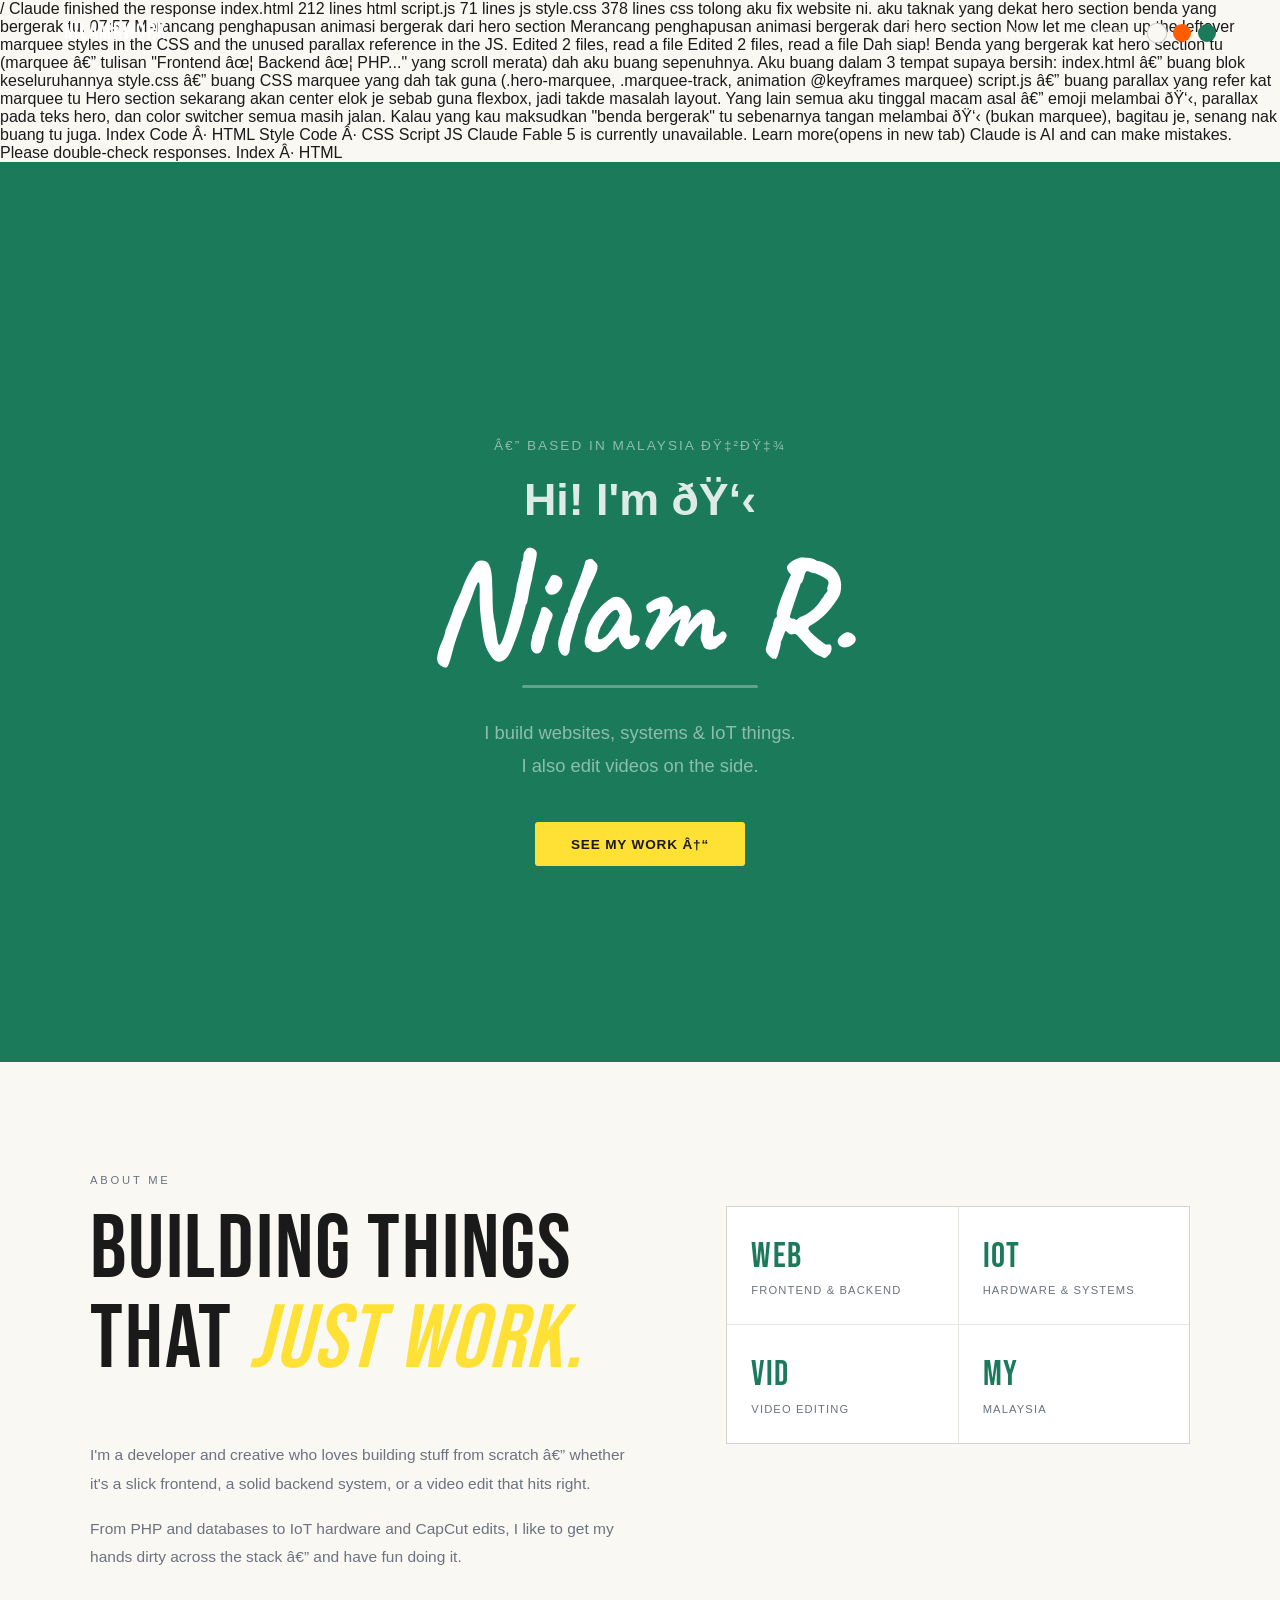
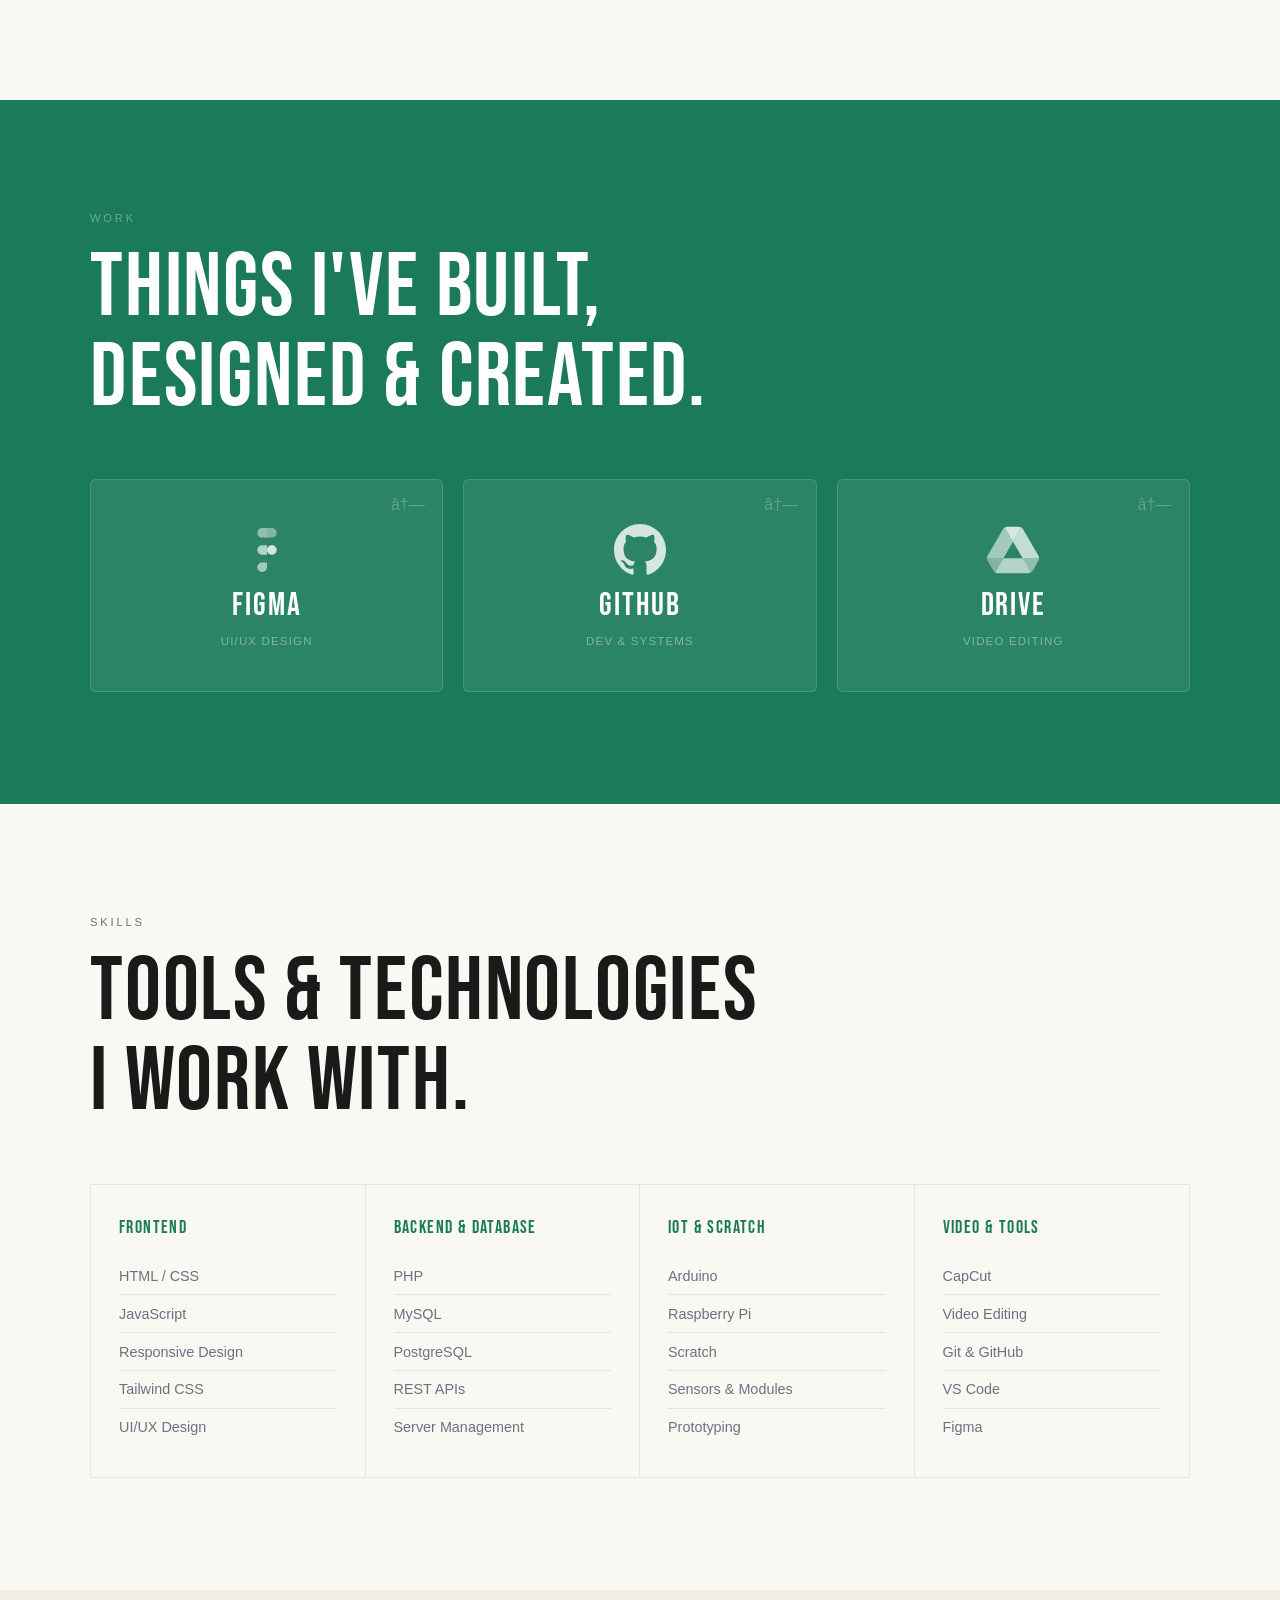
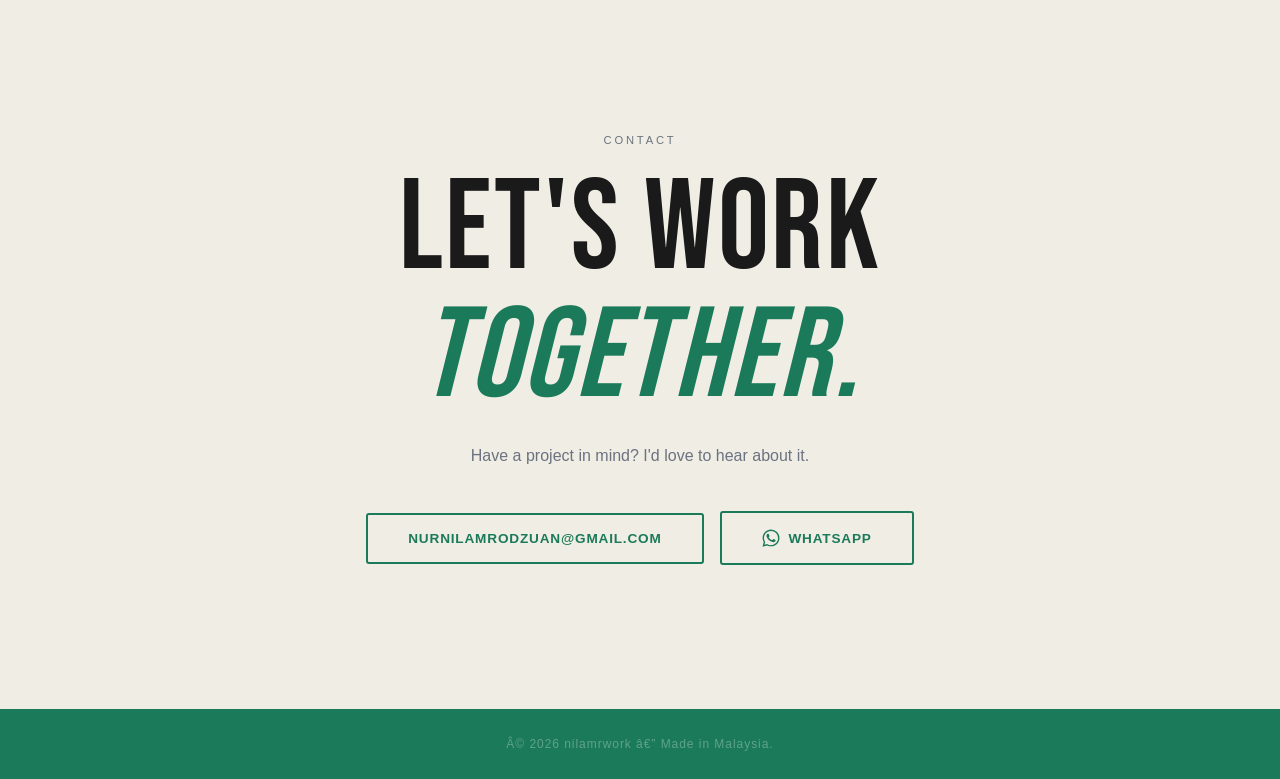
==== commit bc609a32: "remove infinity kat hero section tu, buat semak je" ====
--- a/index.html
+++ b/index.html
@@ -1,3 +1,67 @@
+
+/
+Claude finished the response
+
+index.html
+212 lines
+
+html
+
+
+script.js
+71 lines
+
+js
+
+
+style.css
+378 lines
+
+css
+
+tolong aku fix website ni. aku taknak yang dekat hero section benda yang bergerak tu.
+
+07:57
+
+Merancang penghapusan animasi bergerak dari hero section
+Merancang penghapusan animasi bergerak dari hero section
+Now let me clean up the leftover marquee styles in the CSS and the unused parallax reference in the JS.
+
+
+Edited 2 files, read a file
+Edited 2 files, read a file
+Dah siap! Benda yang bergerak kat hero section tu (marquee — tulisan "Frontend ✦ Backend ✦ PHP..." yang scroll merata) dah aku buang sepenuhnya.
+
+Aku buang dalam 3 tempat supaya bersih:
+
+index.html — buang blok <div class="hero-marquee"> keseluruhannya
+style.css — buang CSS marquee yang dah tak guna (.hero-marquee, .marquee-track, animation @keyframes marquee)
+script.js — buang parallax yang refer kat marquee tu
+Hero section sekarang akan center elok je sebab guna flexbox, jadi takde masalah layout. Yang lain semua aku tinggal macam asal — emoji melambai 👋, parallax pada teks hero, dan color switcher semua masih jalan.
+
+Kalau yang kau maksudkan "benda bergerak" tu sebenarnya tangan melambai 👋 (bukan marquee), bagitau je, senang nak buang tu juga.
+
+
+Index
+Code · HTML 
+
+Style
+Code · CSS 
+
+Script
+JS 
+
+Claude Fable 5 is currently unavailable.
+Learn more(opens in new tab)
+
+
+
+
+
+Claude is AI and can make mistakes. Please double-check responses.
+
+
+Index · HTML
 <!DOCTYPE html>
 <html lang="en">
 <head>
@@ -11,7 +75,7 @@
   <link rel="stylesheet" href="style.css" />
 </head>
 <body>
-
+ 
   <!-- NAVBAR -->
   <nav class="navbar" id="navbar">
     <a href="#hero" class="nav-logo">nilamrwork</a>
@@ -31,7 +95,7 @@
       </button>
     </div>
   </nav>
-
+ 
   <!-- HERO -->
   <section class="hero" id="hero">
     <div class="hero-content">
@@ -48,28 +112,8 @@
       </p>
       <a href="#work" class="btn-primary reveal-text" style="transition-delay:0.5s">See My Work ↓</a>
     </div>
-    <div class="hero-marquee" aria-hidden="true">
-      <div class="marquee-track">
-        <span>Frontend</span><span class="dot">✦</span>
-        <span>Backend</span><span class="dot">✦</span>
-        <span>PHP</span><span class="dot">✦</span>
-        <span>Database</span><span class="dot">✦</span>
-        <span>IoT</span><span class="dot">✦</span>
-        <span>Scratch</span><span class="dot">✦</span>
-        <span>Video Editing</span><span class="dot">✦</span>
-        <span>Figma</span><span class="dot">✦</span>
-        <span>Frontend</span><span class="dot">✦</span>
-        <span>Backend</span><span class="dot">✦</span>
-        <span>PHP</span><span class="dot">✦</span>
-        <span>Database</span><span class="dot">✦</span>
-        <span>IoT</span><span class="dot">✦</span>
-        <span>Scratch</span><span class="dot">✦</span>
-        <span>Video Editing</span><span class="dot">✦</span>
-        <span>Figma</span><span class="dot">✦</span>
-      </div>
-    </div>
-  </section>
-
+  </section>
+ 
   <!-- ABOUT -->
   <section class="section" id="about">
     <div class="container">
@@ -101,7 +145,7 @@
       </div>
     </div>
   </section>
-
+ 
   <!-- WORK -->
   <section class="section section-accent" id="work">
     <div class="container">
@@ -150,7 +194,7 @@
       </div>
     </div>
   </section>
-
+ 
   <!-- SKILLS -->
   <section class="section" id="skills">
     <div class="container">
@@ -184,7 +228,7 @@
       </div>
     </div>
   </section>
-
+ 
   <!-- CONTACT -->
   <section class="section section-contact" id="contact">
     <div class="container contact-container">
@@ -202,11 +246,11 @@
       </div>
     </div>
   </section>
-
+ 
   <footer class="footer">
     <p>© <span id="year"></span> nilamrwork — Made in Malaysia.</p>
   </footer>
-
+ 
   <script src="script.js"></script>
 </body>
-</html>+</html>
--- a/style.css
+++ b/style.css
@@ -182,23 +182,6 @@
   border-radius: 3px; transition: transform 0.2s, opacity 0.2s;
 }
 .btn-primary:hover { transform: translateY(-3px); opacity: 0.9; }
-
-/* MARQUEE */
-.hero-marquee {
-  position: relative; z-index: 2; padding: 1.5rem 0;
-  overflow: hidden; border-top: 1px solid rgba(255,255,255,0.1);
-  margin-top: auto; width: 100%;
-}
-.marquee-track {
-  display: flex; gap: 2rem; align-items: center;
-  white-space: nowrap; animation: marquee 20s linear infinite; width: max-content;
-}
-.marquee-track span {
-  font-family: 'Satoshi', sans-serif; font-size: 0.78rem;
-  letter-spacing: 0.12em; text-transform: uppercase; color: rgba(255,255,255,0.28);
-}
-.marquee-track .dot { color: var(--accent2); font-size: 0.5rem; }
-@keyframes marquee { from { transform: translateX(0); } to { transform: translateX(-50%); } }
 
 /* ===== SECTIONS ===== */
 .section { padding: 7rem 5%; }
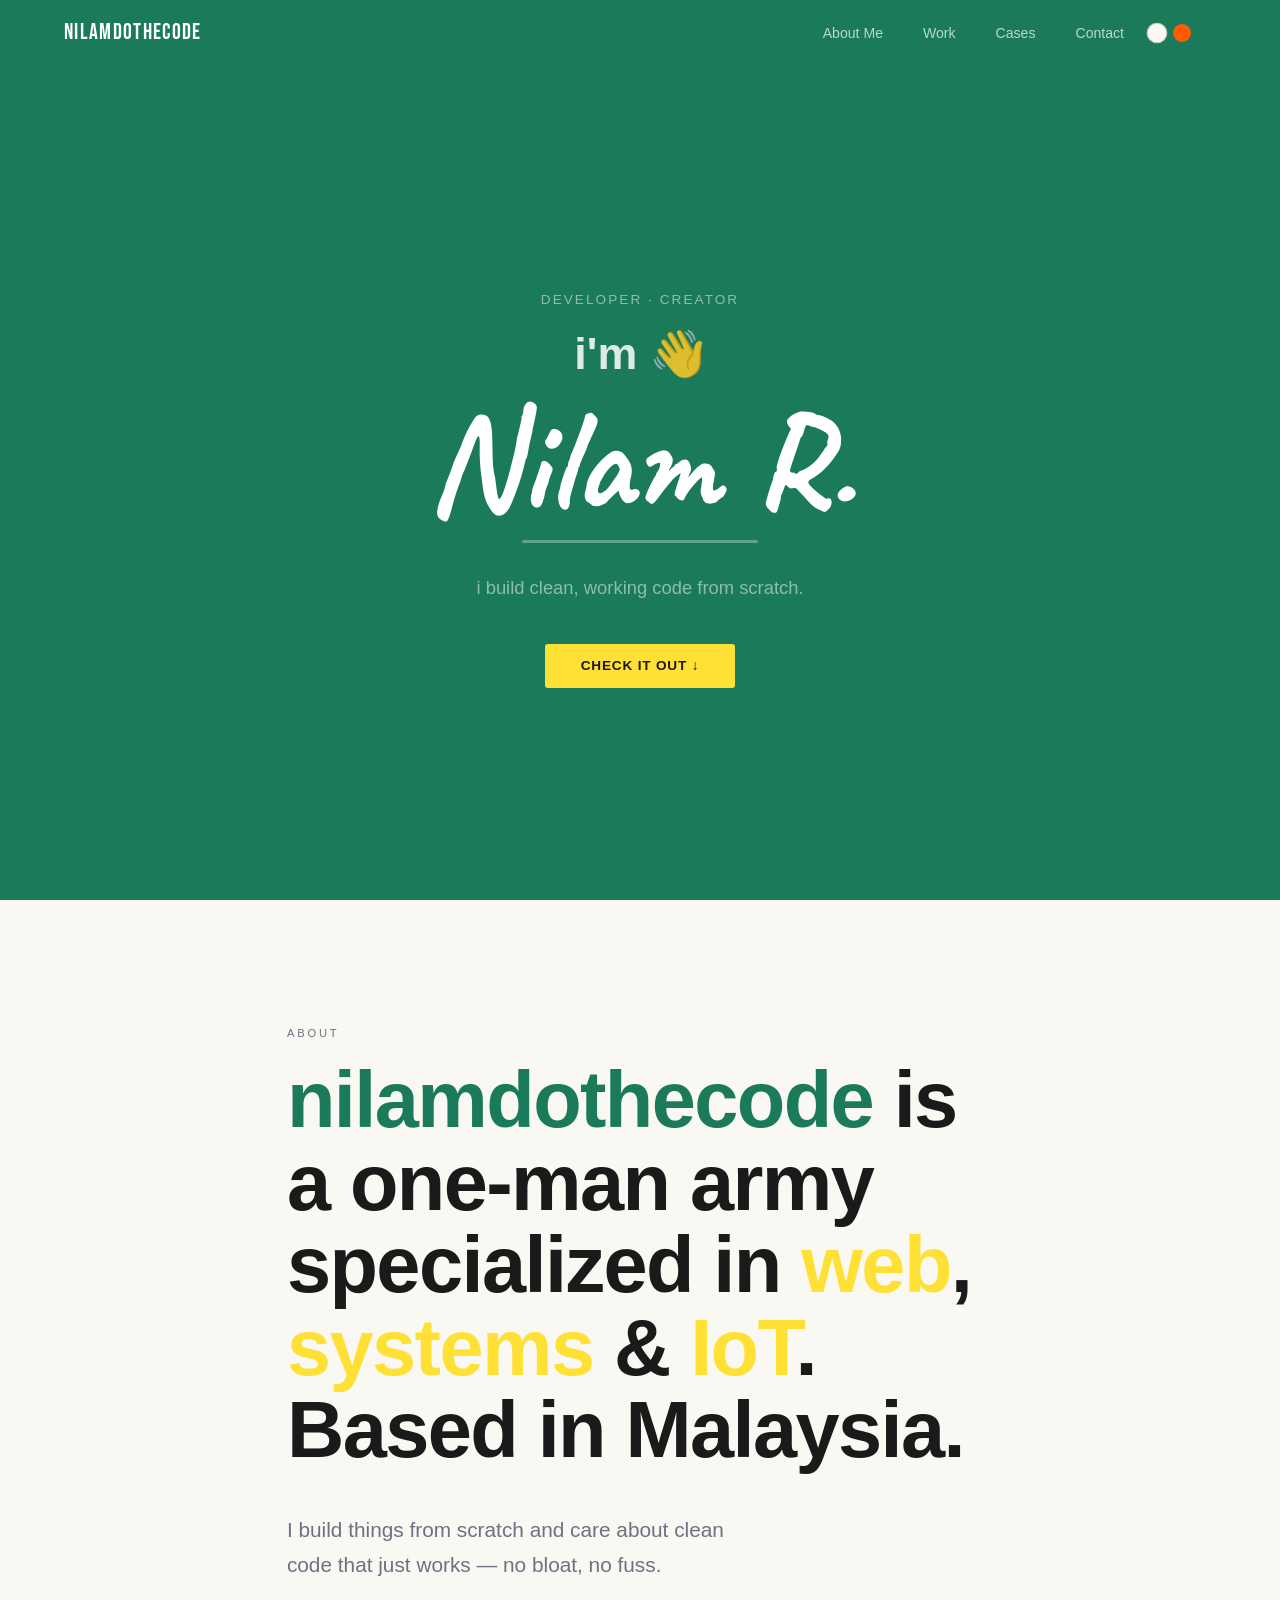
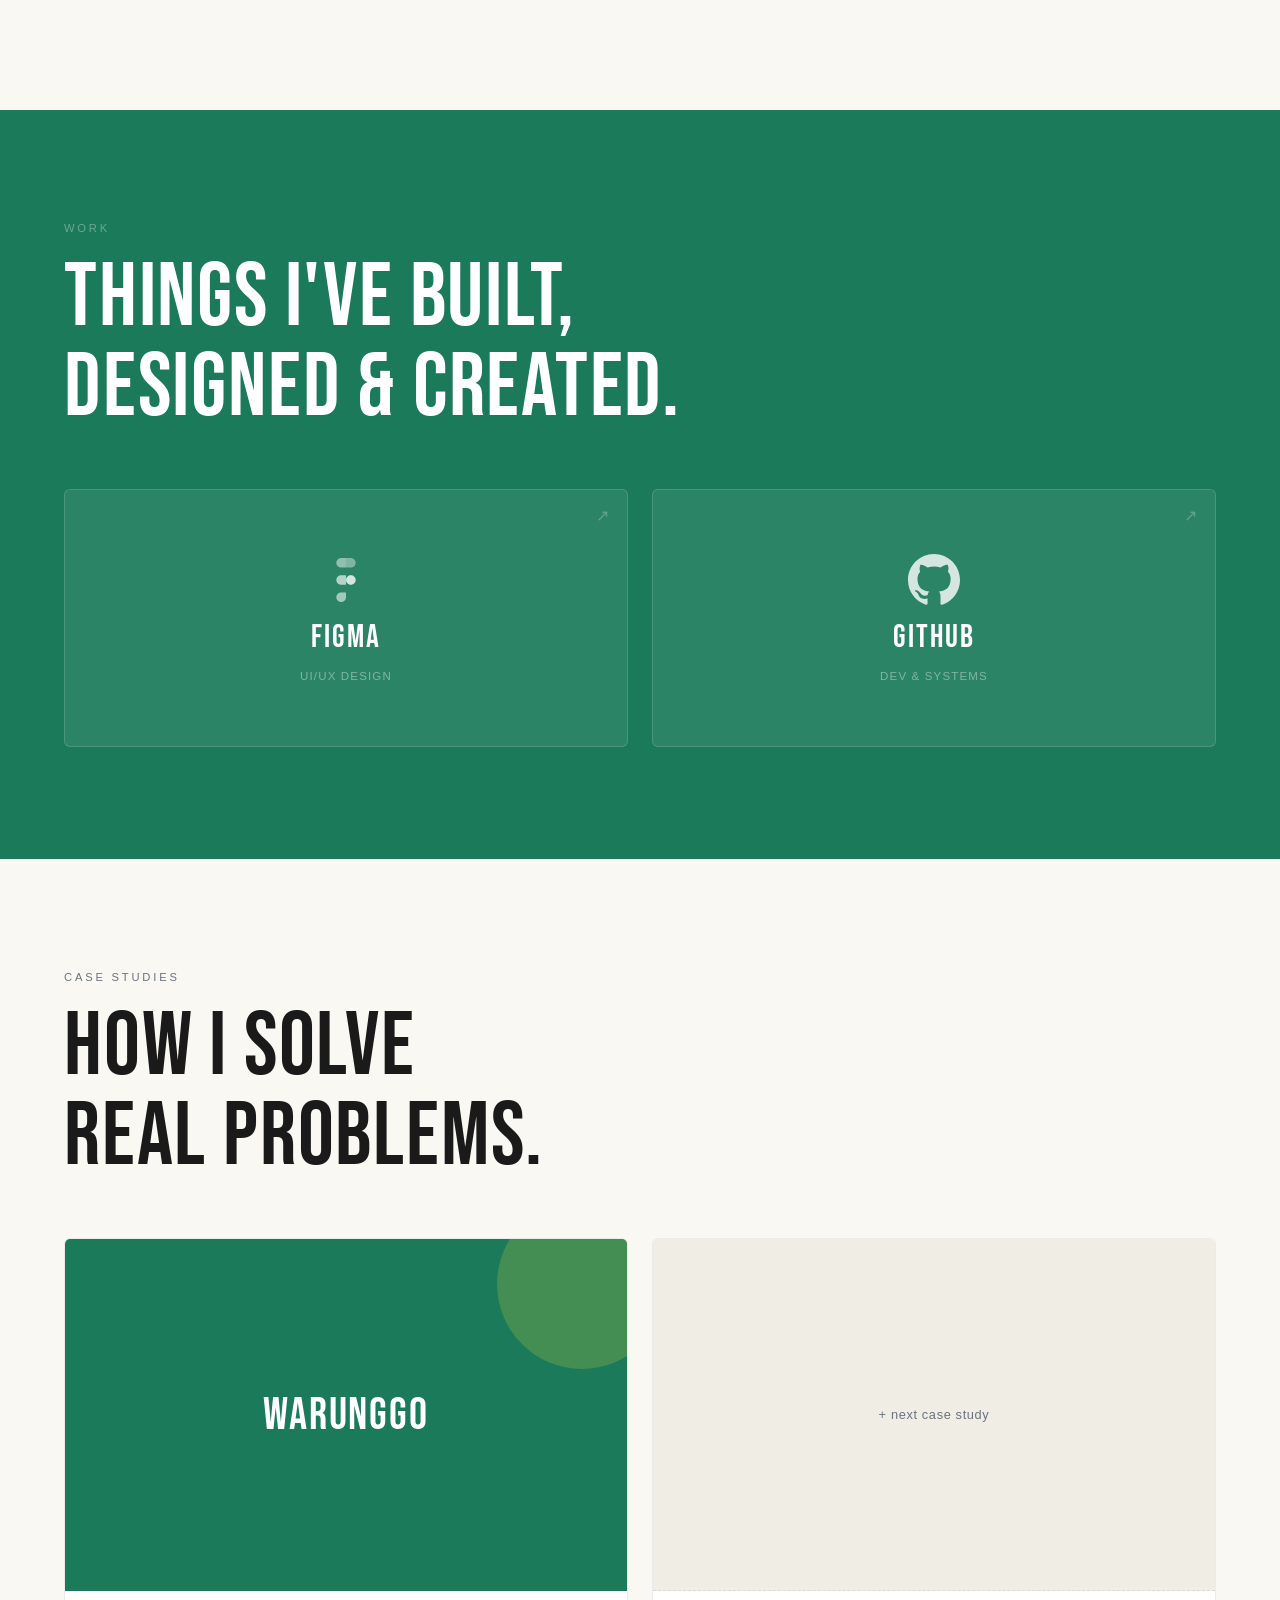
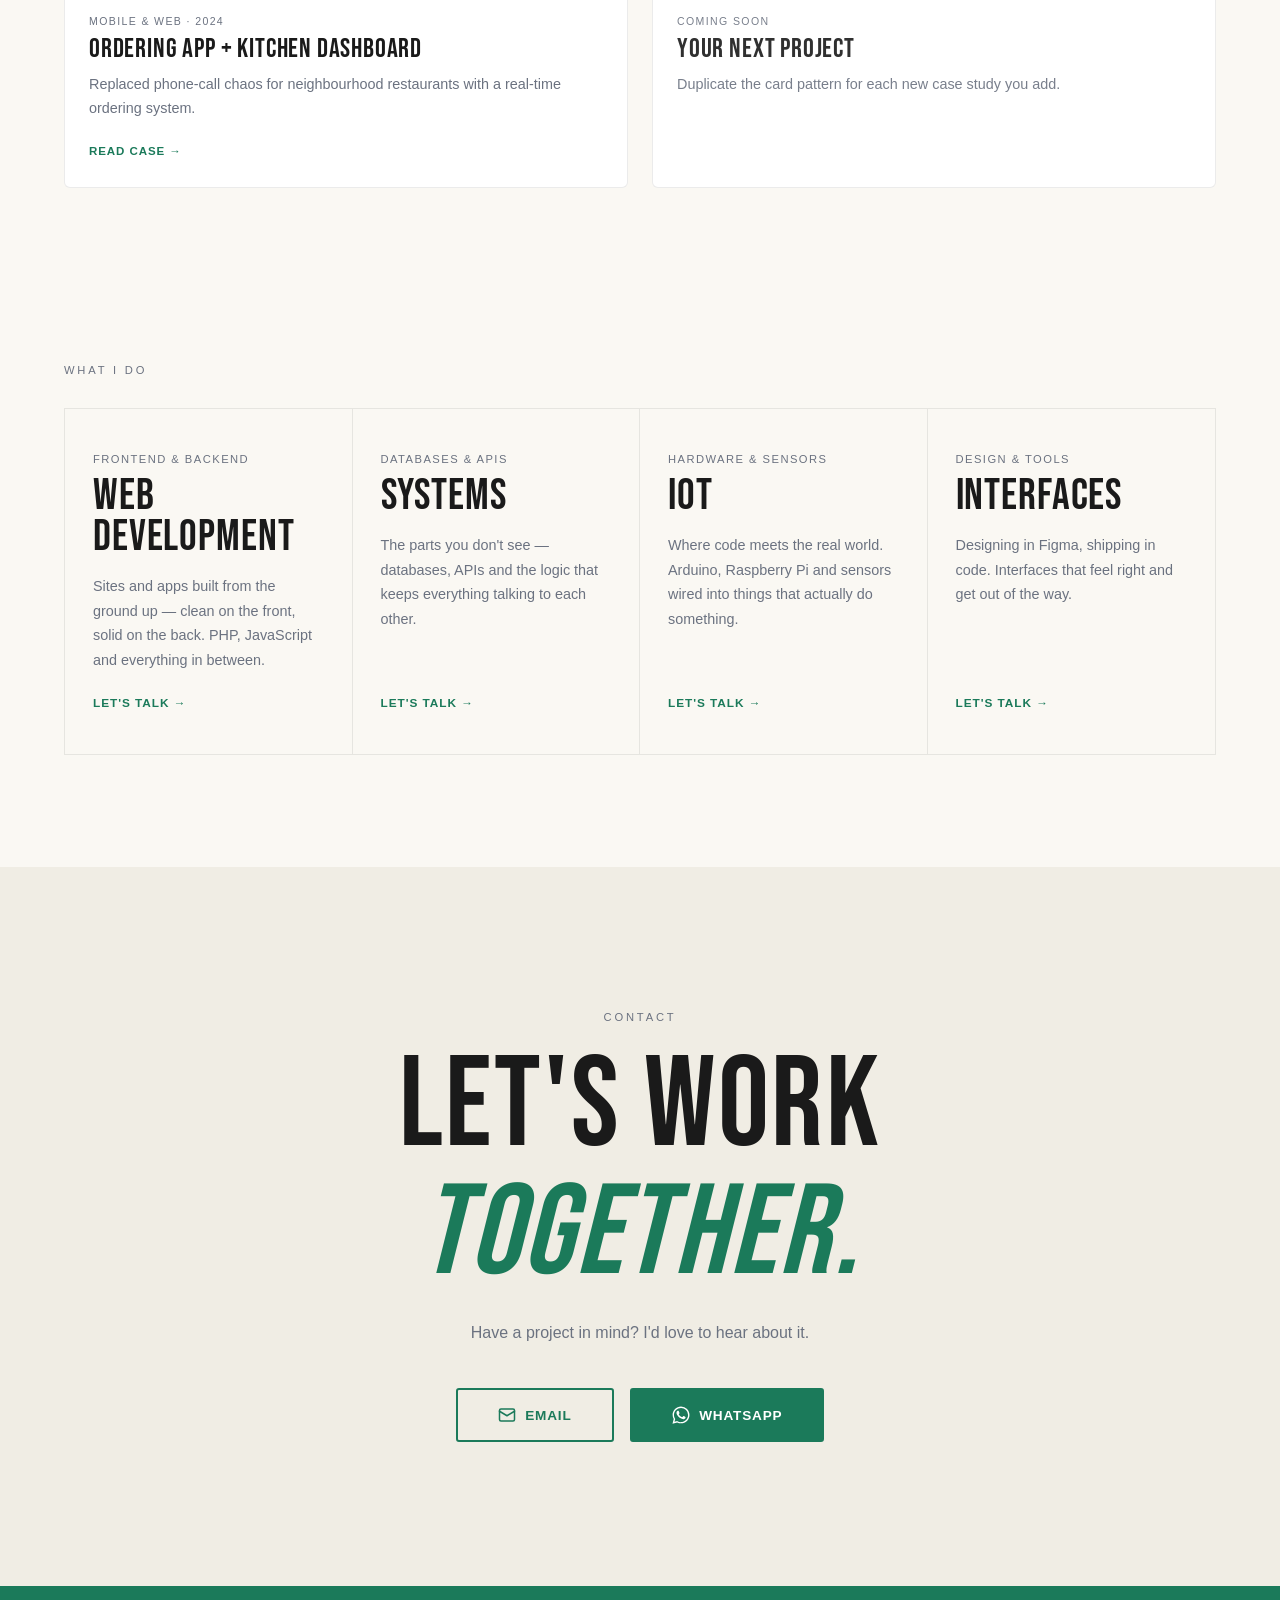
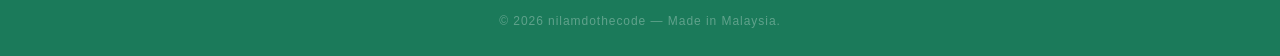
==== commit 02b0c1f7: "add cases study section & bar" ====
--- a/index.html
+++ b/index.html
@@ -1,73 +1,9 @@
-
-/
-Claude finished the response
-
-index.html
-212 lines
-
-html
-
-
-script.js
-71 lines
-
-js
-
-
-style.css
-378 lines
-
-css
-
-tolong aku fix website ni. aku taknak yang dekat hero section benda yang bergerak tu.
-
-07:57
-
-Merancang penghapusan animasi bergerak dari hero section
-Merancang penghapusan animasi bergerak dari hero section
-Now let me clean up the leftover marquee styles in the CSS and the unused parallax reference in the JS.
-
-
-Edited 2 files, read a file
-Edited 2 files, read a file
-Dah siap! Benda yang bergerak kat hero section tu (marquee — tulisan "Frontend ✦ Backend ✦ PHP..." yang scroll merata) dah aku buang sepenuhnya.
-
-Aku buang dalam 3 tempat supaya bersih:
-
-index.html — buang blok <div class="hero-marquee"> keseluruhannya
-style.css — buang CSS marquee yang dah tak guna (.hero-marquee, .marquee-track, animation @keyframes marquee)
-script.js — buang parallax yang refer kat marquee tu
-Hero section sekarang akan center elok je sebab guna flexbox, jadi takde masalah layout. Yang lain semua aku tinggal macam asal — emoji melambai 👋, parallax pada teks hero, dan color switcher semua masih jalan.
-
-Kalau yang kau maksudkan "benda bergerak" tu sebenarnya tangan melambai 👋 (bukan marquee), bagitau je, senang nak buang tu juga.
-
-
-Index
-Code · HTML 
-
-Style
-Code · CSS 
-
-Script
-JS 
-
-Claude Fable 5 is currently unavailable.
-Learn more(opens in new tab)
-
-
-
-
-
-Claude is AI and can make mistakes. Please double-check responses.
-
-
-Index · HTML
 <!DOCTYPE html>
 <html lang="en">
 <head>
   <meta charset="UTF-8" />
   <meta name="viewport" content="width=device-width, initial-scale=1.0" />
-  <title>nilamrwork</title>
+  <title>nilamdothecode</title>
   <link rel="preconnect" href="https://fonts.googleapis.com" />
   <link rel="preconnect" href="https://fonts.gstatic.com" crossorigin />
   <link href="https://fonts.googleapis.com/css2?family=Bebas+Neue&family=Caveat:wght@600;700&display=swap" rel="stylesheet" />
@@ -75,84 +11,87 @@
   <link rel="stylesheet" href="style.css" />
 </head>
 <body>
- 
-  <!-- NAVBAR -->
+
+  <!-- ===== NAVBAR ===== -->
   <nav class="navbar" id="navbar">
-    <a href="#hero" class="nav-logo">nilamrwork</a>
+    <a href="#hero" class="nav-logo">nilamdothecode</a>
+
     <div class="nav-right">
       <ul class="nav-links" id="nav-links">
-        <li><a href="#about" class="nav-link" data-text="About Me">About Me</a></li>
-        <li><a href="#work" class="nav-link" data-text="Work">Work</a></li>
+        <li><a href="#about"   class="nav-link" data-text="About Me">About Me</a></li>
+        <li><a href="#work"    class="nav-link" data-text="Work">Work</a></li>
+        <li><a href="#cases"   class="nav-link" data-text="Cases">Cases</a></li>
         <li><a href="#contact" class="nav-link" data-text="Contact">Contact</a></li>
       </ul>
+
       <div class="color-switcher" id="color-switcher">
-        <button class="swatch active" data-color="sand" style="background:#FAF8F3; border:1.5px solid #ccc" aria-label="White Sand"></button>
-        <button class="swatch" data-color="orange" style="background:#FF5C00" aria-label="Orange"></button>
-        <button class="swatch" data-color="green" style="background:#1B7A5A" aria-label="Green"></button>
-      </div>
+        <button class="swatch active" data-color="sand"   style="background:#FAF8F3; border:1.5px solid #ccc" aria-label="White Sand"></button>
+        <button class="swatch"        data-color="orange" style="background:#FF5C00"                          aria-label="Orange"></button>
+        <button class="swatch"        data-color="green"  style="background:#1B7A5A"                          aria-label="Green"></button>
+      </div>
+
       <button class="hamburger" id="hamburger" aria-label="Toggle menu">
-        <span></span><span></span><span></span>
+        <span></span>
+        <span></span>
+        <span></span>
       </button>
     </div>
   </nav>
- 
-  <!-- HERO -->
+
+  <!-- ===== HERO ===== -->
   <section class="hero" id="hero">
     <div class="hero-content">
-      <p class="hero-eyebrow reveal-text">— based in Malaysia 🇲🇾</p>
-      <h1 class="hero-greeting reveal-text" style="transition-delay:0.1s">
-        Hi! I'm <span class="wave">👋</span>
+      <p class="hero-eyebrow reveal-text">developer · creator</p>
+
+      <h1 class="hero-greeting reveal-text" style="transition-delay: 0.1s">
+        i'm <span class="wave">👋</span>
       </h1>
-      <div class="hero-name-wrap reveal-text" style="transition-delay:0.2s">
+
+      <div class="hero-name-wrap reveal-text" style="transition-delay: 0.2s">
         <span class="hero-name-hand">Nilam R.</span>
         <div class="hero-underline"></div>
       </div>
-      <p class="hero-tagline reveal-text" style="transition-delay:0.35s">
-        I build websites, systems &amp; IoT things.<br>I also edit videos on the side.
+
+      <p class="hero-tagline reveal-text" style="transition-delay: 0.35s">
+        i build clean, working code from scratch.
       </p>
-      <a href="#work" class="btn-primary reveal-text" style="transition-delay:0.5s">See My Work ↓</a>
-    </div>
-  </section>
- 
-  <!-- ABOUT -->
-  <section class="section" id="about">
-    <div class="container">
-      <span class="section-label reveal">About Me</span>
-      <div class="about-grid">
-        <div class="about-text reveal">
-          <h2 class="section-heading">Building things<br>that <em>just work.</em></h2>
-          <p>I'm a developer and creative who loves building stuff from scratch — whether it's a slick frontend, a solid backend system, or a video edit that hits right.</p>
-          <p>From PHP and databases to IoT hardware and CapCut edits, I like to get my hands dirty across the stack — and have fun doing it.</p>
-        </div>
-        <div class="about-stats reveal" style="transition-delay:0.15s">
-          <div class="stat-card">
-            <span class="stat-num">Web</span>
-            <span class="stat-label">Frontend & Backend</span>
-          </div>
-          <div class="stat-card">
-            <span class="stat-num">IoT</span>
-            <span class="stat-label">Hardware & Systems</span>
-          </div>
-          <div class="stat-card">
-            <span class="stat-num">VID</span>
-            <span class="stat-label">Video Editing</span>
-          </div>
-          <div class="stat-card">
-            <span class="stat-num">MY</span>
-            <span class="stat-label">Malaysia</span>
-          </div>
-        </div>
-      </div>
-    </div>
-  </section>
- 
-  <!-- WORK -->
+
+      <a href="#work" class="btn-primary reveal-text" style="transition-delay: 0.5s">
+        Check It Out ↓
+      </a>
+    </div>
+  </section>
+
+  <!-- ===== ABOUT ===== -->
+  <section class="section section-statement" id="about">
+    <div class="container">
+      <span class="section-label reveal">About</span>
+
+      <h2 class="statement reveal" style="transition-delay: 0.05s">
+        <span class="brand">nilamdothecode</span> is a one-man army specialized in
+        <em>web</em>, <em>systems</em> &amp; <em>IoT</em>. Based in Malaysia.
+      </h2>
+
+      <p class="statement-sub reveal" style="transition-delay: 0.2s">
+        I build things from scratch and care about clean code that just works — no bloat, no fuss.
+      </p>
+    </div>
+  </section>
+
+  <!-- ===== WORK ===== -->
   <section class="section section-accent" id="work">
     <div class="container">
       <span class="section-label light reveal">Work</span>
-      <h2 class="section-heading light reveal" style="transition-delay:0.1s">Things I've built,<br>designed & created.</h2>
+
+      <h2 class="section-heading light reveal" style="transition-delay: 0.1s">
+        Things I've built,<br>designed &amp; created.
+      </h2>
+
       <div class="work-links">
-        <a href="https://figma.com" target="_blank" rel="noopener" class="work-card reveal" style="transition-delay:0.1s">
+
+        <!-- Figma -->
+        <a href="https://figma.com" target="_blank" rel="noopener"
+           class="work-card reveal" style="transition-delay: 0.1s">
           <div class="work-icon">
             <svg viewBox="0 0 38 57" fill="none" xmlns="http://www.w3.org/2000/svg">
               <path d="M19 28.5C19 25.6 21.4 23.3 24.3 23.3C27.2 23.3 29.6 25.6 29.6 28.5C29.6 31.4 27.2 33.7 24.3 33.7C21.4 33.7 19 31.4 19 28.5Z" fill="currentColor"/>
@@ -166,91 +105,182 @@
           <p class="work-sub">UI/UX Design</p>
           <span class="work-arrow">↗</span>
         </a>
-        <a href="https://github.com" target="_blank" rel="noopener" class="work-card reveal" style="transition-delay:0.2s">
+
+        <!-- GitHub -->
+        <a href="https://github.com" target="_blank" rel="noopener"
+           class="work-card reveal" style="transition-delay: 0.2s">
           <div class="work-icon">
             <svg viewBox="0 0 24 24" fill="currentColor" xmlns="http://www.w3.org/2000/svg">
-              <path d="M12 0C5.37 0 0 5.37 0 12c0 5.31 3.435 9.795 8.205 11.385.6.105.825-.255.825-.57 0-.285-.015-1.23-.015-2.235-3.015.555-3.795-.735-4.035-1.41-.135-.345-.72-1.41-1.23-1.695-.42-.225-1.02-.78-.015-.795.945-.015 1.62.87 1.845 1.23 1.08 1.815 2.805 1.305 3.495.99.105-.78.42-1.305.765-1.605-2.67-.3-5.46-1.335-5.46-5.925 0-1.305.465-2.385 1.23-3.225-.12-.3-.54-1.53.12-3.18 0 0 1.005-.315 3.3 1.23.96-.27 1.98-.405 3-.405s2.04.135 3 .405c2.295-1.56 3.3-1.23 3.3-1.23.66 1.65.24 2.88.12 3.18.765.84 1.23 1.905 1.23 3.225 0 4.605-2.805 5.625-5.475 5.925.435.375.81 1.095.81 2.22 0 1.605-.015 2.895-.015 3.3 0 .315.225.69.825.57A12.02 12.02 0 0024 12c0-6.63-5.37-12-12-12z"/>
+              <path d="M12 0C5.37 0 0 5.37 0 12c0 5.31 3.435 9.795 8.205 11.385.6.105.825-.255.825-.57
+                       0-.285-.015-1.23-.015-2.235-3.015.555-3.795-.735-4.035-1.41-.135-.345-.72-1.41-1.23-1.695
+                       -.42-.225-1.02-.78-.015-.795.945-.015 1.62.87 1.845 1.23 1.08 1.815 2.805 1.305 3.495.99
+                       .105-.78.42-1.305.765-1.605-2.67-.3-5.46-1.335-5.46-5.925 0-1.305.465-2.385 1.23-3.225
+                       -.12-.3-.54-1.53.12-3.18 0 0 1.005-.315 3.3 1.23.96-.27 1.98-.405 3-.405s2.04.135 3 .405
+                       c2.295-1.56 3.3-1.23 3.3-1.23.66 1.65.24 2.88.12 3.18.765.84 1.23 1.905 1.23 3.225
+                       0 4.605-2.805 5.625-5.475 5.925.435.375.81 1.095.81 2.22 0 1.605-.015 2.895-.015 3.3
+                       0 .315.225.69.825.57A12.02 12.02 0 0024 12c0-6.63-5.37-12-12-12z"/>
             </svg>
           </div>
           <p class="work-name">GitHub</p>
-          <p class="work-sub">Dev & Systems</p>
+          <p class="work-sub">Dev &amp; Systems</p>
           <span class="work-arrow">↗</span>
         </a>
-        <a href="https://drive.google.com" target="_blank" rel="noopener" class="work-card reveal" style="transition-delay:0.3s">
-          <div class="work-icon">
-            <svg viewBox="0 0 87.3 78" fill="none" xmlns="http://www.w3.org/2000/svg">
-              <path d="M6.6 66.85l3.85 6.65c.8 1.4 1.95 2.5 3.3 3.3l13.75-23.8H0c0 1.55.4 3.1 1.2 4.5z" fill="currentColor" opacity="0.5"/>
-              <path d="M43.65 25L29.9 1.2C28.55 2 27.4 3.1 26.6 4.5L1.2 48.35A9 9 0 000 52.85h27.5z" fill="currentColor" opacity="0.7"/>
-              <path d="M73.55 76.8c1.35-.8 2.5-1.9 3.3-3.3l1.6-2.75 7.65-13.25c.8-1.4 1.2-2.95 1.2-4.5H59.8l5.85 11.45z" fill="currentColor" opacity="0.6"/>
-              <path d="M43.65 25L57.4 1.2C56.05.4 54.5 0 52.85 0H34.45c-1.65 0-3.2.45-4.55 1.2z" fill="currentColor"/>
-              <path d="M59.8 52.85H27.5L13.75 76.65c1.35.8 2.9 1.2 4.55 1.2h50.3c1.65 0 3.2-.45 4.55-1.2z" fill="currentColor" opacity="0.8"/>
-              <path d="M73.4 26.35l-12.6-21.85c-.8-1.4-1.95-2.5-3.3-3.3L43.65 25l16.15 27.85H87.3c0-1.55-.4-3.1-1.2-4.5z" fill="currentColor" opacity="0.9"/>
-            </svg>
-          </div>
-          <p class="work-name">Drive</p>
-          <p class="work-sub">Video Editing</p>
-          <span class="work-arrow">↗</span>
-        </a>
-      </div>
-    </div>
-  </section>
- 
-  <!-- SKILLS -->
-  <section class="section" id="skills">
-    <div class="container">
-      <span class="section-label reveal">Skills</span>
-      <h2 class="section-heading reveal" style="transition-delay:0.1s">Tools & technologies<br>I work with.</h2>
-      <div class="skills-grid">
-        <div class="skill-group reveal" style="transition-delay:0.05s">
-          <p class="skill-group-title">Frontend</p>
-          <ul class="skill-list">
-            <li>HTML / CSS</li><li>JavaScript</li><li>Responsive Design</li><li>Tailwind CSS</li><li>UI/UX Design</li>
-          </ul>
-        </div>
-        <div class="skill-group reveal" style="transition-delay:0.1s">
-          <p class="skill-group-title">Backend & Database</p>
-          <ul class="skill-list">
-            <li>PHP</li><li>MySQL</li><li>PostgreSQL</li><li>REST APIs</li><li>Server Management</li>
-          </ul>
-        </div>
-        <div class="skill-group reveal" style="transition-delay:0.15s">
-          <p class="skill-group-title">IoT & Scratch</p>
-          <ul class="skill-list">
-            <li>Arduino</li><li>Raspberry Pi</li><li>Scratch</li><li>Sensors & Modules</li><li>Prototyping</li>
-          </ul>
-        </div>
-        <div class="skill-group reveal" style="transition-delay:0.2s">
-          <p class="skill-group-title">Video & Tools</p>
-          <ul class="skill-list">
-            <li>CapCut</li><li>Video Editing</li><li>Git & GitHub</li><li>VS Code</li><li>Figma</li>
-          </ul>
-        </div>
-      </div>
-    </div>
-  </section>
- 
-  <!-- CONTACT -->
+
+      </div>
+    </div>
+  </section>
+
+  <!-- ===== CASE STUDIES ===== -->
+  <section class="section section-cases" id="cases">
+    <div class="container">
+      <span class="section-label reveal">Case Studies</span>
+
+      <h2 class="section-heading reveal" style="transition-delay: 0.1s">
+        How i solve<br>real problems.
+      </h2>
+
+      <div class="case-grid">
+
+        <!-- WarungGo -->
+          <a href="cases/warunggo.html" class="case-card reveal" style="transition-delay: 0.1s">
+          <div class="case-cover">
+            <span class="case-cover-name">WarungGo</span>
+          </div>
+          <div class="case-body">
+            <span class="case-meta">Mobile &amp; Web · 2024</span>
+            <h3 class="case-name">Ordering app + kitchen dashboard</h3>
+            <p class="case-desc">
+              Replaced phone-call chaos for neighbourhood restaurants with a
+              real-time ordering system.
+            </p>
+            <span class="case-link">Read case →</span>
+          </div>
+        </a>
+
+        <!-- Duplicate this card for each new case study -->
+        <a href="#" class="case-card case-card-soon reveal" style="transition-delay: 0.2s">
+          <div class="case-cover case-cover-soon">
+            <span class="case-cover-soon-text">+ next case study</span>
+          </div>
+          <div class="case-body">
+            <span class="case-meta">Coming soon</span>
+            <h3 class="case-name">Your next project</h3>
+            <p class="case-desc">
+              Duplicate the card pattern for each new case study you add.
+            </p>
+          </div>
+        </a>
+
+      </div>
+    </div>
+  </section>
+
+  <!-- ===== SKILLS / SERVICES ===== -->
+  <section class="section section-services" id="skills">
+    <div class="container">
+      <span class="section-label reveal">What I do</span>
+
+      <div class="services">
+
+        <div class="service reveal" style="transition-delay: 0.05s">
+          <span class="service-eyebrow">Frontend &amp; backend</span>
+          <h3 class="service-title">Web Development</h3>
+          <p class="service-desc">
+            Sites and apps built from the ground up — clean on the front, solid on the back.
+            PHP, JavaScript and everything in between.
+          </p>
+          <a href="#contact" class="service-link">Let's talk →</a>
+        </div>
+
+        <div class="service reveal" style="transition-delay: 0.18s">
+          <span class="service-eyebrow">Databases &amp; APIs</span>
+          <h3 class="service-title">Systems</h3>
+          <p class="service-desc">
+            The parts you don't see — databases, APIs and the logic that keeps
+            everything talking to each other.
+          </p>
+          <a href="#contact" class="service-link">Let's talk →</a>
+        </div>
+
+        <div class="service reveal" style="transition-delay: 0.31s">
+          <span class="service-eyebrow">Hardware &amp; sensors</span>
+          <h3 class="service-title">IoT</h3>
+          <p class="service-desc">
+            Where code meets the real world. Arduino, Raspberry Pi and sensors
+            wired into things that actually do something.
+          </p>
+          <a href="#contact" class="service-link">Let's talk →</a>
+        </div>
+
+        <div class="service reveal" style="transition-delay: 0.44s">
+          <span class="service-eyebrow">Design &amp; tools</span>
+          <h3 class="service-title">Interfaces</h3>
+          <p class="service-desc">
+            Designing in Figma, shipping in code. Interfaces that feel right
+            and get out of the way.
+          </p>
+          <a href="#contact" class="service-link">Let's talk →</a>
+        </div>
+
+      </div>
+    </div>
+  </section>
+
+  <!-- ===== CONTACT ===== -->
   <section class="section section-contact" id="contact">
     <div class="container contact-container">
       <span class="section-label reveal">Contact</span>
-      <h2 class="contact-title reveal" style="transition-delay:0.1s">Let's work<br><em>together.</em></h2>
-      <p class="contact-sub reveal" style="transition-delay:0.2s">Have a project in mind? I'd love to hear about it.</p>
-      <div class="contact-btns reveal" style="transition-delay:0.3s">
-        <a href="mailto:nurnilamrodzuan@gmail.com" class="btn-outline">nurnilamrodzuan@gmail.com</a>
-        <a href="https://wa.me/601136763359" target="_blank" rel="noopener" class="btn-outline btn-wa">
-          <svg viewBox="0 0 24 24" fill="currentColor" xmlns="http://www.w3.org/2000/svg" aria-hidden="true">
-            <path d="M17.5 14.4c-.3-.15-1.77-.87-2.04-.97-.27-.1-.47-.15-.67.15-.2.3-.77.96-.95 1.16-.17.2-.35.22-.65.07-.3-.15-1.26-.46-2.4-1.48-.89-.79-1.49-1.77-1.66-2.07-.17-.3-.02-.46.13-.61.13-.13.3-.35.45-.52.15-.17.2-.3.3-.5.1-.2.05-.37-.02-.52-.08-.15-.67-1.62-.92-2.22-.24-.58-.49-.5-.67-.51l-.57-.01c-.2 0-.52.07-.8.37-.27.3-1.04 1.02-1.04 2.48 0 1.46 1.07 2.88 1.22 3.08.15.2 2.1 3.2 5.08 4.49.71.31 1.26.49 1.69.62.71.23 1.36.2 1.87.12.57-.08 1.77-.72 2.02-1.42.25-.7.25-1.3.17-1.42-.07-.13-.27-.2-.57-.35zM12.04 21.5h-.01a9.4 9.4 0 01-4.79-1.31l-.34-.2-3.56.93.95-3.47-.22-.36a9.38 9.38 0 01-1.44-5.01c0-5.18 4.22-9.4 9.41-9.4 2.51 0 4.87.98 6.64 2.76a9.32 9.32 0 012.75 6.65c-.01 5.18-4.22 9.4-9.4 9.4zm8-17.4A11.32 11.32 0 0012.04.5C5.83.5.78 5.55.78 11.76c0 1.99.52 3.93 1.51 5.64L.68 23.5l6.25-1.64a11.25 11.25 0 005.1 1.3h.01c6.21 0 11.26-5.05 11.26-11.26 0-3.01-1.17-5.84-3.3-7.97z"/>
+
+      <h2 class="contact-title reveal" style="transition-delay: 0.1s">
+        Let's work<br><em>together.</em>
+      </h2>
+
+      <p class="contact-sub reveal" style="transition-delay: 0.2s">
+        Have a project in mind? I'd love to hear about it.
+      </p>
+
+      <div class="contact-btns reveal" style="transition-delay: 0.3s">
+
+        <a href="mailto:nurnilamrodzuan@gmail.com" class="btn-outline btn-icon">
+          <svg viewBox="0 0 24 24" fill="none" stroke="currentColor"
+               stroke-width="2" stroke-linecap="round" stroke-linejoin="round"
+               xmlns="http://www.w3.org/2000/svg" aria-hidden="true">
+            <rect x="2" y="4" width="20" height="16" rx="2"/>
+            <path d="m2 7 10 6 10-6"/>
+          </svg>
+          Email
+        </a>
+
+        <a href="https://wa.me/601136763359" target="_blank" rel="noopener"
+           class="btn-solid btn-icon">
+          <svg viewBox="0 0 24 24" fill="currentColor"
+               xmlns="http://www.w3.org/2000/svg" aria-hidden="true">
+            <path d="M17.5 14.4c-.3-.15-1.77-.87-2.04-.97-.27-.1-.47-.15-.67.15-.2.3-.77.96-.95 1.16
+                     -.17.2-.35.22-.65.07-.3-.15-1.26-.46-2.4-1.48-.89-.79-1.49-1.77-1.66-2.07
+                     -.17-.3-.02-.46.13-.61.13-.13.3-.35.45-.52.15-.17.2-.3.3-.5.1-.2.05-.37-.02-.52
+                     -.08-.15-.67-1.62-.92-2.22-.24-.58-.49-.5-.67-.51l-.57-.01c-.2 0-.52.07-.8.37
+                     -.27.3-1.04 1.02-1.04 2.48 0 1.46 1.07 2.88 1.22 3.08.15.2 2.1 3.2 5.08 4.49
+                     .71.31 1.26.49 1.69.62.71.23 1.36.2 1.87.12.57-.08 1.77-.72 2.02-1.42
+                     .25-.7.25-1.3.17-1.42-.07-.13-.27-.2-.57-.35z
+                     M12.04 21.5h-.01a9.4 9.4 0 01-4.79-1.31l-.34-.2-3.56.93.95-3.47-.22-.36
+                     a9.38 9.38 0 01-1.44-5.01c0-5.18 4.22-9.4 9.41-9.4 2.51 0 4.87.98 6.64 2.76
+                     a9.32 9.32 0 012.75 6.65c-.01 5.18-4.22 9.4-9.4 9.4z
+                     m8-17.4A11.32 11.32 0 0012.04.5C5.83.5.78 5.55.78 11.76c0 1.99.52 3.93 1.51 5.64
+                     L.68 23.5l6.25-1.64a11.25 11.25 0 005.1 1.3h.01c6.21 0 11.26-5.05 11.26-11.26
+                     0-3.01-1.17-5.84-3.3-7.97z"/>
           </svg>
           WhatsApp
         </a>
-      </div>
-    </div>
-  </section>
- 
+
+      </div>
+    </div>
+  </section>
+
+  <!-- ===== FOOTER ===== -->
   <footer class="footer">
-    <p>© <span id="year"></span> nilamrwork — Made in Malaysia.</p>
+    <p>© <span id="year"></span> nilamdothecode — Made in Malaysia.</p>
   </footer>
- 
+
   <script src="script.js"></script>
 </body>
-</html>
+</html>
--- a/style.css
+++ b/style.css
@@ -1,7 +1,14 @@
-*, *::before, *::after { box-sizing: border-box; margin: 0; padding: 0; }
+*,
+*::before,
+*::after {
+  box-sizing: border-box;
+  margin: 0;
+  padding: 0;
+}
 
 /* ===== COLOR THEMES ===== */
-:root, [data-color="sand"] {
+:root,
+[data-color="sand"] {
   --accent: #1B7A5A;
   --accent2: #FFE034;
   --accent-text: #ffffff;
@@ -10,10 +17,11 @@
   --text: #1a1a1a;
   --text-muted: #6b7280;
   --card-bg: #ffffff;
-  --border: rgba(0,0,0,0.08);
-  --nav-bg: rgba(250,248,243,0.95);
+  --border: rgba(0, 0, 0, 0.08);
+  --nav-bg: rgba(250, 248, 243, 0.95);
   --hero-bg: #1B7A5A;
 }
+
 [data-color="orange"] {
   --accent: #FF5C00;
   --accent2: #FFE034;
@@ -23,10 +31,11 @@
   --text: #1a1a1a;
   --text-muted: #8a4a30;
   --card-bg: #ffffff;
-  --border: rgba(255,92,0,0.12);
-  --nav-bg: rgba(255,245,240,0.95);
+  --border: rgba(255, 92, 0, 0.12);
+  --nav-bg: rgba(255, 245, 240, 0.95);
   --hero-bg: #FF5C00;
 }
+
 [data-color="green"] {
   --accent: #1B7A5A;
   --accent2: #FFE034;
@@ -36,12 +45,14 @@
   --text: #1a1a1a;
   --text-muted: #3a6a55;
   --card-bg: #ffffff;
-  --border: rgba(27,122,90,0.12);
-  --nav-bg: rgba(240,250,245,0.95);
+  --border: rgba(27, 122, 90, 0.12);
+  --nav-bg: rgba(240, 250, 245, 0.95);
   --hero-bg: #1B7A5A;
 }
 
-html { scroll-behavior: smooth; }
+html {
+  scroll-behavior: smooth;
+}
 
 body {
   font-family: 'Satoshi', sans-serif;
@@ -51,311 +62,1003 @@
   transition: background 0.4s ease, color 0.4s ease;
 }
 
-em { font-style: italic; color: var(--accent2); }
+em {
+  font-style: italic;
+  color: var(--accent2);
+}
 
 /* ===== NAVBAR ===== */
 .navbar {
-  position: fixed; top: 0; left: 0; right: 0; z-index: 100;
-  display: flex; align-items: center; justify-content: space-between;
+  position: fixed;
+  top: 0;
+  left: 0;
+  right: 0;
+  z-index: 100;
+  display: flex;
+  align-items: center;
+  justify-content: space-between;
   padding: 1.2rem 5%;
   transition: background 0.3s, backdrop-filter 0.3s, border-color 0.3s;
 }
+
 .navbar.scrolled {
   background: var(--nav-bg);
   backdrop-filter: blur(16px);
   border-bottom: 1px solid var(--border);
 }
+
 .nav-logo {
   font-family: 'Bebas Neue', cursive;
-  font-size: 1.4rem; letter-spacing: 0.06em;
-  color: var(--text); text-decoration: none;
+  font-size: 1.4rem;
+  letter-spacing: 0.06em;
+  color: var(--text);
+  text-decoration: none;
   transition: color 0.3s;
 }
-.nav-right { display: flex; align-items: center; gap: 1.5rem; }
-.nav-links { list-style: none; display: flex; gap: 2.5rem; }
+
+.nav-right {
+  display: flex;
+  align-items: center;
+  gap: 1.5rem;
+}
+
+.nav-links {
+  list-style: none;
+  display: flex;
+  gap: 2.5rem;
+}
+
 .nav-link {
-  color: var(--text-muted); text-decoration: none;
-  font-size: 0.88rem; font-weight: 500;
-  position: relative; display: inline-block;
+  color: var(--text-muted);
+  text-decoration: none;
+  font-size: 0.88rem;
+  font-weight: 500;
+  position: relative;
+  display: inline-block;
   transition: color 0.3s ease;
 }
+
 .nav-link::after {
   content: '';
-  position: absolute; left: 0; bottom: -5px;
-  width: 100%; height: 2px;
-  background: var(--accent); border-radius: 2px;
-  transform: scaleX(0); transform-origin: left;
-  transition: transform 0.35s cubic-bezier(0.22,1,0.36,1);
-}
-.nav-link:hover, .nav-link.active { color: var(--accent); }
-.nav-link:hover::after, .nav-link.active::after { transform: scaleX(1); }
-
-/* NAVBAR AT TOP (over colored hero) — light text */
-.navbar:not(.scrolled) .nav-logo { color: #fff; }
-.navbar:not(.scrolled) .nav-link { color: rgba(255,255,255,0.7); }
+  position: absolute;
+  left: 0;
+  bottom: -5px;
+  width: 100%;
+  height: 2px;
+  background: var(--accent);
+  border-radius: 2px;
+  transform: scaleX(0);
+  transform-origin: left;
+  transition: transform 0.35s cubic-bezier(0.22, 1, 0.36, 1);
+}
+
+.nav-link:hover,
+.nav-link.active {
+  color: var(--accent);
+}
+
+.nav-link:hover::after,
+.nav-link.active::after {
+  transform: scaleX(1);
+}
+
+/* Navbar at top — light text over coloured hero */
+.navbar:not(.scrolled) .nav-logo {
+  color: #fff;
+}
+
+.navbar:not(.scrolled) .nav-link {
+  color: rgba(255, 255, 255, 0.7);
+}
+
 .navbar:not(.scrolled) .nav-link:hover,
-.navbar:not(.scrolled) .nav-link.active { color: #fff; }
-.navbar:not(.scrolled) .nav-link::after { background: var(--accent2); }
-.navbar:not(.scrolled) .hamburger span { background: #fff; }
-.navbar:not(.scrolled) .swatch.active { border-color: #fff; }
+.navbar:not(.scrolled) .nav-link.active {
+  color: #fff;
+}
+
+.navbar:not(.scrolled) .nav-link::after {
+  background: var(--accent2);
+}
+
+.navbar:not(.scrolled) .hamburger span {
+  background: #fff;
+}
+
+.navbar:not(.scrolled) .swatch.active {
+  border-color: #fff;
+}
 
 /* COLOR SWITCHER */
-.color-switcher { display: flex; align-items: center; gap: 7px; }
+.color-switcher {
+  display: flex;
+  align-items: center;
+  gap: 7px;
+}
+
 .swatch {
-  width: 18px; height: 18px; border-radius: 50%;
+  width: 18px;
+  height: 18px;
+  border-radius: 50%;
   border: 2px solid transparent;
-  transition: transform 0.2s, border-color 0.2s; padding: 0;
+  padding: 0;
   cursor: pointer;
-}
-.swatch:hover { transform: scale(1.2); }
-.swatch.active { border-color: var(--text); transform: scale(1.15); }
+  transition: transform 0.2s, border-color 0.2s;
+}
+
+.swatch:hover {
+  transform: scale(1.2);
+}
+
+.swatch.active {
+  border-color: var(--text);
+  transform: scale(1.15);
+}
 
 /* HAMBURGER */
 .hamburger {
-  display: none; flex-direction: column; gap: 5px;
-  background: none; border: none; padding: 4px; cursor: pointer;
-}
+  display: none;
+  flex-direction: column;
+  gap: 5px;
+  background: none;
+  border: none;
+  padding: 4px;
+  cursor: pointer;
+}
+
 .hamburger span {
-  display: block; width: 24px; height: 2px;
-  background: var(--text); transition: all 0.3s; border-radius: 2px;
+  display: block;
+  width: 24px;
+  height: 2px;
+  background: var(--text);
+  border-radius: 2px;
+  transition: all 0.3s;
 }
 
 /* ===== HERO ===== */
 .hero {
   min-height: 100vh;
   background: var(--hero-bg);
-  display: flex; flex-direction: column;
-  align-items: center; justify-content: center;
-  padding: 0 5%; position: relative; overflow: hidden;
+  display: flex;
+  flex-direction: column;
+  align-items: center;
+  justify-content: center;
+  padding: 0 5%;
+  position: relative;
+  overflow: hidden;
   text-align: center;
   transition: background 0.4s ease;
 }
-.hero-content { position: relative; z-index: 2; max-width: 820px; padding-top: 5rem; }
+
+.hero-content {
+  position: relative;
+  z-index: 2;
+  max-width: 820px;
+  padding-top: 5rem;
+}
 
 .hero-eyebrow {
-  font-family: 'Satoshi', sans-serif; font-size: 0.85rem;
-  color: rgba(255,255,255,0.5); letter-spacing: 0.15em;
-  margin-bottom: 1.25rem; text-transform: uppercase;
-}
+  font-family: 'Satoshi', sans-serif;
+  font-size: 0.85rem;
+  color: rgba(255, 255, 255, 0.5);
+  letter-spacing: 0.15em;
+  text-transform: uppercase;
+  margin-bottom: 1.25rem;
+}
+
 .hero-greeting {
   font-family: 'Satoshi', sans-serif;
-  font-size: clamp(1.8rem, 4vw, 2.8rem); font-weight: 700;
-  color: rgba(255,255,255,0.85); line-height: 1.2; margin-bottom: 0.5rem;
-}
+  font-size: clamp(1.8rem, 4vw, 2.8rem);
+  font-weight: 700;
+  color: rgba(255, 255, 255, 0.85);
+  line-height: 1.2;
+  margin-bottom: 0.5rem;
+}
+
 .wave {
   display: inline-block;
   animation: wave 2s ease-in-out infinite;
   transform-origin: 70% 70%;
 }
+
 @keyframes wave {
-  0%,100% { transform: rotate(0deg); }
-  20% { transform: rotate(20deg); }
-  40% { transform: rotate(-10deg); }
-  60% { transform: rotate(15deg); }
-  80% { transform: rotate(-5deg); }
-}
-
-.hero-name-wrap { margin-bottom: 1.75rem; }
+  0%,
+  100% { transform: rotate(0deg); }
+  20%  { transform: rotate(20deg); }
+  40%  { transform: rotate(-10deg); }
+  60%  { transform: rotate(15deg); }
+  80%  { transform: rotate(-5deg); }
+}
+
+.hero-name-wrap {
+  margin-bottom: 1.75rem;
+}
+
 .hero-name-hand {
   font-family: 'Caveat', cursive;
   font-size: clamp(4rem, 13vw, 9rem);
-  font-weight: 700; color: #fff;
-  display: block; line-height: 1;
-}
+  font-weight: 700;
+  color: #fff;
+  display: block;
+  line-height: 1;
+}
+
 .hero-underline {
-  display: block; width: 55%; height: 3px;
-  background: rgba(255,255,255,0.3);
-  margin: 0.4rem auto 0; border-radius: 2px;
+  display: block;
+  width: 55%;
+  height: 3px;
+  background: rgba(255, 255, 255, 0.3);
+  margin: 0.4rem auto 0;
+  border-radius: 2px;
 }
 
 .hero-tagline {
   font-size: clamp(0.95rem, 2vw, 1.15rem);
-  color: rgba(255,255,255,0.5); font-weight: 400;
-  line-height: 1.8; margin-bottom: 2.5rem;
-}
+  color: rgba(255, 255, 255, 0.5);
+  font-weight: 400;
+  line-height: 1.8;
+  margin-bottom: 2.5rem;
+}
+
 .btn-primary {
   display: inline-block;
-  background: var(--accent2); color: #1a1a1a;
-  text-decoration: none; padding: 0.9rem 2.25rem;
-  font-family: 'Satoshi', sans-serif; font-size: 0.85rem;
-  font-weight: 700; letter-spacing: 0.06em; text-transform: uppercase;
-  border-radius: 3px; transition: transform 0.2s, opacity 0.2s;
-}
-.btn-primary:hover { transform: translateY(-3px); opacity: 0.9; }
+  background: var(--accent2);
+  color: #1a1a1a;
+  text-decoration: none;
+  padding: 0.9rem 2.25rem;
+  font-family: 'Satoshi', sans-serif;
+  font-size: 0.85rem;
+  font-weight: 700;
+  letter-spacing: 0.06em;
+  text-transform: uppercase;
+  border-radius: 3px;
+  transition: transform 0.2s, opacity 0.2s;
+}
+
+.btn-primary:hover {
+  transform: translateY(-3px);
+  opacity: 0.9;
+}
 
 /* ===== SECTIONS ===== */
-.section { padding: 7rem 5%; }
-.section-accent { background: var(--hero-bg); transition: background 0.4s ease; }
-.section-contact { background: var(--bg2); transition: background 0.4s ease; }
-.container { max-width: 1100px; margin: 0 auto; }
+.section {
+  padding: 7rem 5%;
+}
+
+.section-accent {
+  background: var(--hero-bg);
+  transition: background 0.4s ease;
+}
+
+.section-contact {
+  background: var(--bg2);
+  transition: background 0.4s ease;
+}
+
+.container {
+  max-width: 1400px;
+  margin: 0 auto;
+}
 
 .section-label {
-  font-family: 'Satoshi', sans-serif; font-size: 0.7rem;
-  letter-spacing: 0.25em; text-transform: uppercase;
-  color: var(--text-muted); display: block; margin-bottom: 1.25rem; font-weight: 500;
-}
-.section-label.light { color: rgba(255,255,255,0.35); }
+  font-family: 'Satoshi', sans-serif;
+  font-size: 0.7rem;
+  letter-spacing: 0.25em;
+  text-transform: uppercase;
+  color: var(--text-muted);
+  display: block;
+  margin-bottom: 1.25rem;
+  font-weight: 500;
+}
+
+.section-label.light {
+  color: rgba(255, 255, 255, 0.35);
+}
 
 .section-heading {
   font-family: 'Bebas Neue', cursive;
   font-size: clamp(3rem, 7vw, 6rem);
-  font-weight: 400; line-height: 1; letter-spacing: 0.02em;
-  margin-bottom: 3.5rem; color: var(--text);
-}
-.section-heading.light { color: #fff; }
-.section-heading em { color: var(--accent2); font-style: italic; }
+  font-weight: 400;
+  line-height: 1;
+  letter-spacing: 0.02em;
+  margin-bottom: 3.5rem;
+  color: var(--text);
+}
+
+.section-heading.light {
+  color: #fff;
+}
+
+.section-heading em {
+  color: var(--accent2);
+  font-style: italic;
+}
 
 /* ===== ABOUT ===== */
-.about-grid { display: grid; grid-template-columns: 1.2fr 1fr; gap: 5rem; align-items: start; }
-.about-text p { color: var(--text-muted); line-height: 1.85; font-size: 0.97rem; margin-bottom: 1rem; }
-
-.about-stats { display: grid; grid-template-columns: 1fr 1fr; gap: 1px; background: var(--border); border: 1px solid var(--border); }
+.about-grid {
+  display: grid;
+  grid-template-columns: 1.2fr 1fr;
+  gap: 5rem;
+  align-items: start;
+}
+
+.about-text p {
+  color: var(--text-muted);
+  line-height: 1.85;
+  font-size: 0.97rem;
+  margin-bottom: 1rem;
+}
+
+.about-stats {
+  display: grid;
+  grid-template-columns: 1fr 1fr;
+  gap: 1px;
+  background: var(--border);
+  border: 1px solid var(--border);
+}
+
 .stat-card {
-  background: var(--card-bg); padding: 1.75rem 1.5rem;
-  display: flex; flex-direction: column; gap: 0.4rem; transition: background 0.2s;
-}
-.stat-card:hover { background: var(--bg2); }
+  background: var(--card-bg);
+  padding: 1.75rem 1.5rem;
+  display: flex;
+  flex-direction: column;
+  gap: 0.4rem;
+  transition: background 0.2s;
+}
+
+.stat-card:hover {
+  background: var(--bg2);
+}
+
 .stat-num {
-  font-family: 'Bebas Neue', cursive; font-size: 2.2rem;
-  color: var(--accent); letter-spacing: 0.04em;
+  font-family: 'Bebas Neue', cursive;
+  font-size: 2.2rem;
+  color: var(--accent);
+  letter-spacing: 0.04em;
   transition: color 0.4s ease;
 }
+
 .stat-label {
-  font-family: 'Satoshi', sans-serif; font-size: 0.7rem;
-  color: var(--text-muted); letter-spacing: 0.1em; text-transform: uppercase;
+  font-family: 'Satoshi', sans-serif;
+  font-size: 0.7rem;
+  color: var(--text-muted);
+  letter-spacing: 0.1em;
+  text-transform: uppercase;
 }
 
 /* ===== WORK CARDS ===== */
-.work-links { display: grid; grid-template-columns: repeat(3,1fr); gap: 1.25rem; }
+.work-links {
+  display: grid;
+  grid-template-columns: 1fr 1fr;
+  gap: 1.5rem;
+}
+
 .work-card {
-  display: flex; flex-direction: column; align-items: center;
-  justify-content: center; text-decoration: none;
-  padding: 2.75rem 2rem; gap: 0.85rem;
-  background: rgba(255,255,255,0.08);
-  border: 1px solid rgba(255,255,255,0.14);
-  border-radius: 6px; position: relative; overflow: hidden;
+  display: flex;
+  flex-direction: column;
+  align-items: center;
+  justify-content: center;
+  text-decoration: none;
+  padding: 4rem 2rem;
+  gap: 1rem;
+  background: rgba(255, 255, 255, 0.08);
+  border: 1px solid rgba(255, 255, 255, 0.14);
+  border-radius: 6px;
+  position: relative;
+  overflow: hidden;
   text-align: center;
   transition: transform 0.3s, background 0.3s, border-color 0.3s;
 }
+
 .work-card::before {
-  content: ''; position: absolute; inset: 0;
-  background: rgba(255,255,255,0.06);
+  content: '';
+  position: absolute;
+  inset: 0;
+  background: rgba(255, 255, 255, 0.06);
   transform: translateY(100%);
-  transition: transform 0.4s cubic-bezier(0.22,1,0.36,1);
-}
-.work-card:hover { transform: translateY(-8px); border-color: rgba(255,255,255,0.3); }
-.work-card:hover::before { transform: translateY(0); }
+  transition: transform 0.4s cubic-bezier(0.22, 1, 0.36, 1);
+}
+
+.work-card:hover {
+  transform: translateY(-8px);
+  border-color: rgba(255, 255, 255, 0.3);
+}
+
+.work-card:hover::before {
+  transform: translateY(0);
+}
+
 .work-icon {
-  width: 52px; height: 52px; color: rgba(255,255,255,0.8);
-  transition: transform 0.3s; display: flex; align-items: center; justify-content: center;
-}
-.work-icon svg { width: 100%; height: 100%; }
-.work-card:hover .work-icon { transform: scale(1.1) rotate(-3deg); }
+  width: 52px;
+  height: 52px;
+  color: rgba(255, 255, 255, 0.8);
+  display: flex;
+  align-items: center;
+  justify-content: center;
+  transition: transform 0.3s;
+}
+
+.work-icon svg {
+  width: 100%;
+  height: 100%;
+}
+
+.work-card:hover .work-icon {
+  transform: scale(1.1) rotate(-3deg);
+}
+
 .work-name {
-  font-family: 'Bebas Neue', cursive; font-size: 2rem;
-  color: #fff; letter-spacing: 0.06em; line-height: 1;
-}
+  font-family: 'Bebas Neue', cursive;
+  font-size: 2rem;
+  color: #fff;
+  letter-spacing: 0.06em;
+  line-height: 1;
+}
+
 .work-sub {
-  font-family: 'Satoshi', sans-serif; font-size: 0.72rem;
-  color: rgba(255,255,255,0.4); letter-spacing: 0.1em; text-transform: uppercase;
-}
+  font-family: 'Satoshi', sans-serif;
+  font-size: 0.72rem;
+  color: rgba(255, 255, 255, 0.4);
+  letter-spacing: 0.1em;
+  text-transform: uppercase;
+}
+
 .work-arrow {
-  position: absolute; top: 1rem; right: 1.1rem;
-  font-size: 1rem; color: rgba(255,255,255,0.25);
+  position: absolute;
+  top: 1rem;
+  right: 1.1rem;
+  font-size: 1rem;
+  color: rgba(255, 255, 255, 0.25);
   transition: transform 0.2s, color 0.2s;
 }
-.work-card:hover .work-arrow { transform: translate(3px,-3px); color: rgba(255,255,255,0.75); }
-
-/* ===== SKILLS ===== */
-.skills-grid { display: grid; grid-template-columns: repeat(4,1fr); border: 1px solid var(--border); }
-.skill-group { padding: 2rem 1.75rem; border-right: 1px solid var(--border); }
-.skill-group:last-child { border-right: none; }
+
+.work-card:hover .work-arrow {
+  transform: translate(3px, -3px);
+  color: rgba(255, 255, 255, 0.75);
+}
+
+/* ===== ABOUT — STATEMENT ===== */
+.section-statement {
+  min-height: 90vh;
+  display: flex;
+  align-items: center;
+}
+
+.statement {
+  font-family: 'Satoshi', sans-serif;
+  font-size: clamp(2rem, 6.2vw, 5.5rem);
+  font-weight: 700;
+  line-height: 1.04;
+  letter-spacing: -0.02em;
+  color: var(--text);
+  max-width: 16ch;
+}
+
+.statement .brand {
+  color: var(--accent);
+  white-space: nowrap;
+  transition: color 0.4s ease;
+}
+
+.statement em {
+  color: var(--accent2);
+  font-style: normal;
+}
+
+.statement-sub {
+  font-size: clamp(1rem, 2vw, 1.3rem);
+  color: var(--text-muted);
+  line-height: 1.7;
+  max-width: 40ch;
+  margin-top: 2.5rem;
+}
+
+/* ===== SKILLS — SERVICE BLOCKS (4 columns) ===== */
+.section-services {
+  padding-top: 4rem;
+}
+
+.services {
+  margin-top: 2rem;
+  display: grid;
+  grid-template-columns: repeat(4, 1fr);
+  border: 1px solid var(--border);
+}
+
+.service {
+  display: flex;
+  flex-direction: column;
+  padding: 2.75rem 1.75rem;
+  border-right: 1px solid var(--border);
+}
+
+.service:last-child {
+  border-right: none;
+}
+
+.service-eyebrow {
+  font-family: 'Satoshi', sans-serif;
+  font-size: 0.7rem;
+  letter-spacing: 0.13em;
+  text-transform: uppercase;
+  color: var(--text-muted);
+  margin-bottom: 0.7rem;
+}
+
+.service-title {
+  font-family: 'Bebas Neue', cursive;
+  font-weight: 400;
+  font-size: clamp(2.2rem, 3.4vw, 3.4rem);
+  line-height: 0.95;
+  letter-spacing: 0.02em;
+  color: var(--text);
+  margin-bottom: 1rem;
+  transition: color 0.3s ease;
+}
+
+.service-desc {
+  font-size: 0.9rem;
+  line-height: 1.7;
+  color: var(--text-muted);
+  margin-bottom: 1.5rem;
+  flex-grow: 1;
+}
+
+.service-link {
+  font-family: 'Satoshi', sans-serif;
+  font-size: 0.74rem;
+  font-weight: 700;
+  letter-spacing: 0.08em;
+  text-transform: uppercase;
+  color: var(--accent);
+  text-decoration: none;
+  margin-top: auto;
+  transition: opacity 0.2s;
+}
+
+.service:hover .service-title {
+  color: var(--accent);
+}
+
+.service-link:hover {
+  opacity: 0.65;
+}
+
+@media (max-width: 900px) {
+  .services {
+    grid-template-columns: 1fr 1fr;
+  }
+
+  .service:nth-child(2) {
+    border-right: none;
+  }
+
+  .service:nth-child(3),
+  .service:nth-child(4) {
+    border-top: 1px solid var(--border);
+  }
+}
+
+@media (max-width: 560px) {
+  .services {
+    grid-template-columns: 1fr;
+  }
+
+  .service {
+    border-right: none;
+    padding: 2.25rem 1.5rem;
+  }
+
+  .service:not(:first-child) {
+    border-top: 1px solid var(--border);
+  }
+}
+
+/* ===== SKILLS (legacy, unused) ===== */
+.skills-grid {
+  display: grid;
+  grid-template-columns: repeat(4, 1fr);
+  border: 1px solid var(--border);
+}
+
+.skill-group {
+  padding: 2rem 1.75rem;
+  border-right: 1px solid var(--border);
+}
+
+.skill-group:last-child {
+  border-right: none;
+}
+
 .skill-group-title {
-  font-family: 'Bebas Neue', cursive; font-size: 1.1rem;
-  letter-spacing: 0.08em; color: var(--accent);
-  margin-bottom: 1.25rem; transition: color 0.4s ease;
-}
-.skill-list { list-style: none; }
+  font-family: 'Bebas Neue', cursive;
+  font-size: 1.1rem;
+  letter-spacing: 0.08em;
+  color: var(--accent);
+  margin-bottom: 1.25rem;
+  transition: color 0.4s ease;
+}
+
+.skill-list {
+  list-style: none;
+}
+
 .skill-list li {
-  font-family: 'Satoshi', sans-serif; font-size: 0.9rem;
-  color: var(--text-muted); padding: 0.65rem 0;
+  font-family: 'Satoshi', sans-serif;
+  font-size: 0.9rem;
+  color: var(--text-muted);
+  padding: 0.65rem 0;
   border-bottom: 1px solid var(--border);
   transition: color 0.2s, padding-left 0.2s;
 }
-.skill-list li:last-child { border-bottom: none; }
-.skill-list li:hover { color: var(--text); padding-left: 6px; }
+
+.skill-list li:last-child {
+  border-bottom: none;
+}
+
+.skill-list li:hover {
+  color: var(--text);
+  padding-left: 6px;
+}
 
 /* ===== CONTACT ===== */
-.contact-container { text-align: center; padding: 2rem 0; }
+.contact-container {
+  text-align: center;
+  padding: 2rem 0;
+}
+
 .contact-title {
   font-family: 'Bebas Neue', cursive;
-  font-size: clamp(4rem, 10vw, 8rem); font-weight: 400;
-  line-height: 1; letter-spacing: 0.02em; margin-bottom: 1.25rem; color: var(--text);
-}
-.contact-title em { color: var(--accent); font-style: italic; }
-.contact-sub { font-size: 1rem; color: var(--text-muted); max-width: 440px; margin: 0 auto 2.5rem; line-height: 1.8; }
+  font-size: clamp(4rem, 10vw, 8rem);
+  font-weight: 400;
+  line-height: 1;
+  letter-spacing: 0.02em;
+  margin-bottom: 1.25rem;
+  color: var(--text);
+}
+
+.contact-title em {
+  color: var(--accent);
+  font-style: italic;
+}
+
+.contact-sub {
+  font-size: 1rem;
+  color: var(--text-muted);
+  max-width: 440px;
+  margin: 0 auto 2.5rem;
+  line-height: 1.8;
+}
+
 .btn-outline {
-  display: inline-block; border: 2px solid var(--accent); color: var(--accent);
-  text-decoration: none; padding: 1rem 2.5rem;
-  font-family: 'Satoshi', sans-serif; font-size: 0.85rem; font-weight: 700;
-  letter-spacing: 0.06em; text-transform: uppercase; border-radius: 3px;
+  display: inline-block;
+  border: 2px solid var(--accent);
+  color: var(--accent);
+  text-decoration: none;
+  padding: 1rem 2.5rem;
+  font-family: 'Satoshi', sans-serif;
+  font-size: 0.85rem;
+  font-weight: 700;
+  letter-spacing: 0.06em;
+  text-transform: uppercase;
+  border-radius: 3px;
   transition: background 0.2s, color 0.2s, border-color 0.4s;
 }
-.btn-outline:hover { background: var(--accent); color: #fff; }
+
+.btn-outline:hover {
+  background: var(--accent);
+  color: #fff;
+}
+
+.btn-solid {
+  display: inline-block;
+  border: 2px solid var(--accent);
+  background: var(--accent);
+  color: #fff;
+  text-decoration: none;
+  padding: 1rem 2.5rem;
+  font-family: 'Satoshi', sans-serif;
+  font-size: 0.85rem;
+  font-weight: 700;
+  letter-spacing: 0.06em;
+  text-transform: uppercase;
+  border-radius: 3px;
+  transition: transform 0.2s, opacity 0.2s, background 0.4s, border-color 0.4s;
+}
+
+.btn-solid:hover {
+  transform: translateY(-3px);
+  opacity: 0.92;
+}
+
 .contact-btns {
-  display: flex; gap: 1rem; justify-content: center;
-  flex-wrap: wrap; align-items: center;
-}
-.btn-wa { display: inline-flex; align-items: center; gap: 0.55rem; }
-.btn-wa svg { width: 18px; height: 18px; }
+  display: flex;
+  gap: 1rem;
+  justify-content: center;
+  flex-wrap: wrap;
+  align-items: center;
+}
+
+.btn-icon {
+  display: inline-flex;
+  align-items: center;
+  gap: 0.6rem;
+}
+
+.btn-icon svg {
+  width: 18px;
+  height: 18px;
+  flex-shrink: 0;
+}
+
 @media (max-width: 480px) {
-  .contact-btns { flex-direction: column; }
-  .contact-btns .btn-outline { width: 100%; text-align: center; justify-content: center; }
+  .contact-btns {
+    flex-direction: column;
+  }
+
+  .contact-btns a {
+    width: 100%;
+    text-align: center;
+    justify-content: center;
+  }
 }
 
 /* ===== FOOTER ===== */
 .footer {
-  background: var(--hero-bg); color: rgba(255,255,255,0.3);
-  text-align: center; padding: 1.75rem;
-  font-family: 'Satoshi', sans-serif; font-size: 0.75rem; letter-spacing: 0.08em;
+  background: var(--hero-bg);
+  color: rgba(255, 255, 255, 0.3);
+  text-align: center;
+  padding: 1.75rem;
+  font-family: 'Satoshi', sans-serif;
+  font-size: 0.75rem;
+  letter-spacing: 0.08em;
   transition: background 0.4s ease;
 }
 
-/* ===== REVEAL ===== */
-.reveal, .reveal-text {
-  opacity: 0; transform: translateY(28px);
+/* ===== CASE STUDIES ===== */
+.case-grid {
+  display: grid;
+  grid-template-columns: repeat(2, 1fr);
+  gap: 1.5rem;
+}
+
+.case-card {
+  display: block;
+  text-decoration: none;
+  background: var(--card-bg);
+  border: 1px solid var(--border);
+  border-radius: 6px;
+  overflow: hidden;
+  transition: transform 0.3s ease, border-color 0.3s ease;
+}
+
+.case-card:hover {
+  transform: translateY(-5px);
+  border-color: var(--accent);
+}
+
+.case-cover {
+  aspect-ratio: 16 / 10;
+  background: var(--hero-bg);
+  display: flex;
+  align-items: center;
+  justify-content: center;
+  position: relative;
+  overflow: hidden;
+  transition: background 0.4s ease;
+}
+
+.case-cover::before {
+  content: '';
+  position: absolute;
+  right: -40px;
+  top: -40px;
+  width: 170px;
+  height: 170px;
+  border-radius: 50%;
+  background: var(--accent2);
+  opacity: 0.18;
+}
+
+.case-cover-name {
+  font-family: 'Bebas Neue', cursive;
+  font-size: clamp(2rem, 4vw, 2.8rem);
+  color: #fff;
+  letter-spacing: 0.04em;
+  position: relative;
+  z-index: 1;
+}
+
+.case-cover-soon {
+  background: var(--bg2);
+  border-bottom: 1px dashed var(--border);
+}
+
+.case-cover-soon::before {
+  display: none;
+}
+
+.case-cover-soon-text {
+  font-family: 'Satoshi', sans-serif;
+  font-size: 0.8rem;
+  color: var(--text-muted);
+  letter-spacing: 0.05em;
+}
+
+.case-body {
+  padding: 1.5rem 1.5rem 1.75rem;
+}
+
+.case-meta {
+  display: block;
+  font-family: 'Satoshi', sans-serif;
+  font-size: 0.66rem;
+  letter-spacing: 0.13em;
+  text-transform: uppercase;
+  color: var(--text-muted);
+  margin-bottom: 0.6rem;
+}
+
+.case-name {
+  font-family: 'Bebas Neue', cursive;
+  font-size: 1.7rem;
+  font-weight: 400;
+  color: var(--text);
+  letter-spacing: 0.03em;
+  line-height: 1;
+  margin-bottom: 0.6rem;
+  transition: color 0.3s ease;
+}
+
+.case-card:hover .case-name {
+  color: var(--accent);
+}
+
+.case-desc {
+  font-size: 0.9rem;
+  line-height: 1.65;
+  color: var(--text-muted);
+  margin-bottom: 1.25rem;
+}
+
+.case-link {
+  font-family: 'Satoshi', sans-serif;
+  font-size: 0.72rem;
+  font-weight: 700;
+  letter-spacing: 0.08em;
+  text-transform: uppercase;
+  color: var(--accent);
+}
+
+.case-card-soon {
+  opacity: 0.6;
+}
+
+.case-card-soon:hover {
+  transform: none;
+  border-color: var(--border);
+}
+
+.case-card-soon .case-body {
+  opacity: 0.9;
+}
+
+@media (max-width: 720px) {
+  .case-grid {
+    grid-template-columns: 1fr;
+  }
+}
+
+/* ===== REVEAL ANIMATIONS ===== */
+.reveal,
+.reveal-text {
+  opacity: 0;
+  transform: translateY(28px);
   transition: opacity 0.7s ease, transform 0.7s ease;
 }
-.reveal.visible, .reveal-text.visible { opacity: 1; transform: translateY(0); }
+
+.reveal.visible,
+.reveal-text.visible {
+  opacity: 1;
+  transform: translateY(0);
+}
 
 /* ===== RESPONSIVE ===== */
 @media (max-width: 900px) {
-  .about-grid { grid-template-columns: 1fr; gap: 3rem; }
-  .work-links { grid-template-columns: 1fr 1fr; }
-  .work-card:last-child { grid-column: 1/-1; }
-  .skills-grid { grid-template-columns: repeat(2,1fr); }
-  .skill-group:nth-child(2) { border-right: none; }
-  .skill-group:nth-child(3), .skill-group:nth-child(4) { border-top: 1px solid var(--border); }
-}
+  .about-grid {
+    grid-template-columns: 1fr;
+    gap: 3rem;
+  }
+
+  .skills-grid {
+    grid-template-columns: repeat(2, 1fr);
+  }
+
+  .skill-group:nth-child(2) {
+    border-right: none;
+  }
+
+  .skill-group:nth-child(3),
+  .skill-group:nth-child(4) {
+    border-top: 1px solid var(--border);
+  }
+}
+
 @media (max-width: 600px) {
-  .navbar { padding: 1.1rem 6%; }
+  .navbar {
+    padding: 1.1rem 6%;
+  }
+
   .nav-links {
-    display: none; flex-direction: column;
-    position: fixed; top: 0; left: 0; right: 0; bottom: 0;
-    background: var(--bg); align-items: center; justify-content: center; z-index: 99;
-  }
-  .nav-links.open { display: flex; }
-  .nav-links li { width: 100%; text-align: center; border-bottom: 1px solid var(--border); }
-  .nav-link { display: block; padding: 1.5rem; font-size: 1.2rem; color: var(--text); }
-  .nav-links.open .nav-link { color: var(--text); }
-  .nav-link::after { display: none; }
-  .hamburger { display: flex; z-index: 200; }
-  .section { padding: 5rem 6%; }
-  .work-links { grid-template-columns: 1fr; }
-  .work-card:last-child { grid-column: auto; }
-  .skills-grid { grid-template-columns: 1fr; }
-  .skill-group { border-right: none; border-bottom: 1px solid var(--border); }
-  .skill-group:last-child { border-bottom: none; }
-  .color-switcher { gap: 5px; }
-  .swatch { width: 16px; height: 16px; }
+    display: none;
+    flex-direction: column;
+    position: fixed;
+    top: 0;
+    left: 0;
+    right: 0;
+    bottom: 0;
+    background: var(--bg);
+    align-items: center;
+    justify-content: center;
+    z-index: 99;
+  }
+
+  .nav-links.open {
+    display: flex;
+  }
+
+  .nav-links li {
+    width: 100%;
+    text-align: center;
+    border-bottom: 1px solid var(--border);
+  }
+
+  .nav-link {
+    display: block;
+    padding: 1.5rem;
+    font-size: 1.2rem;
+    color: var(--text);
+  }
+
+  .nav-links.open .nav-link {
+    color: var(--text);
+  }
+
+  .nav-link::after {
+    display: none;
+  }
+
+  .hamburger {
+    display: flex;
+    z-index: 200;
+  }
+
+  .section {
+    padding: 5rem 6%;
+  }
+
+  .work-links {
+    grid-template-columns: 1fr;
+  }
+
+  .skills-grid {
+    grid-template-columns: 1fr;
+  }
+
+  .skill-group {
+    border-right: none;
+    border-bottom: 1px solid var(--border);
+  }
+
+  .skill-group:last-child {
+    border-bottom: none;
+  }
+
+  .color-switcher {
+    gap: 5px;
+  }
+
+  .swatch {
+    width: 16px;
+    height: 16px;
+  }
 }
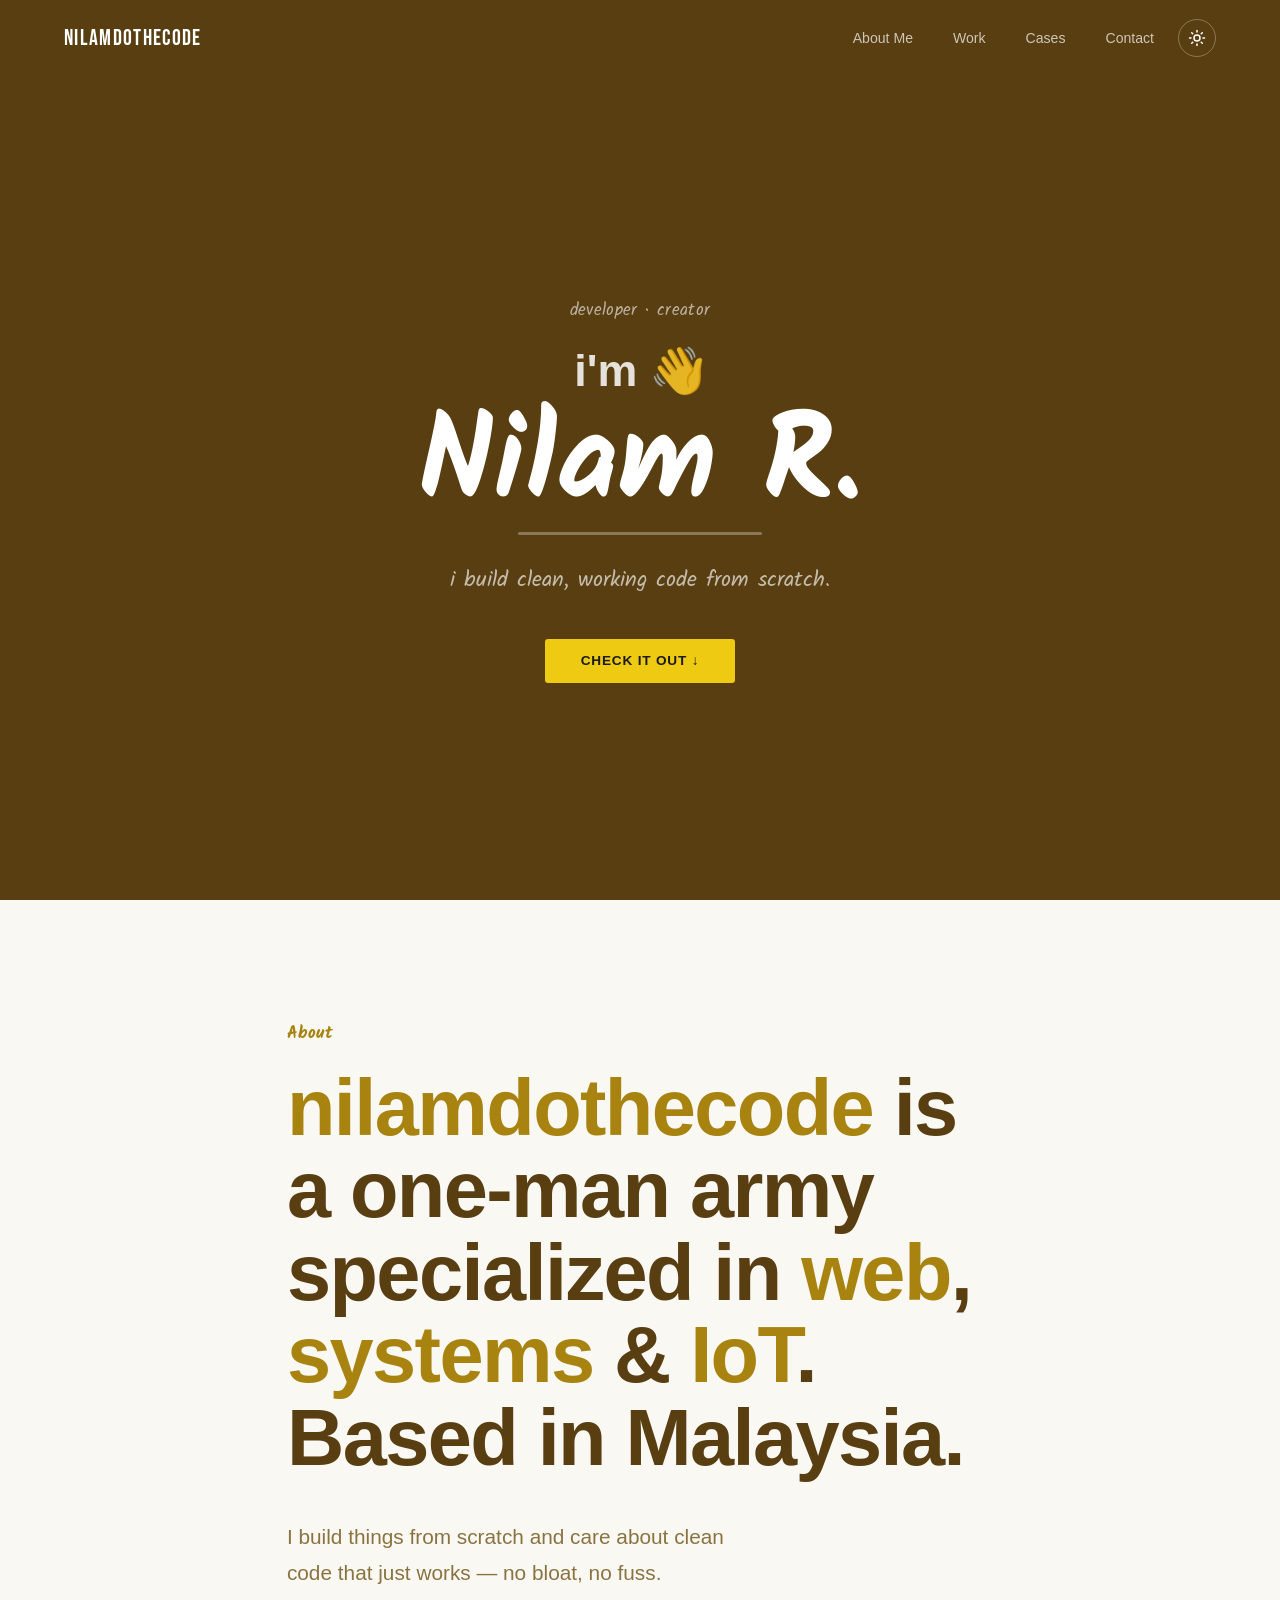
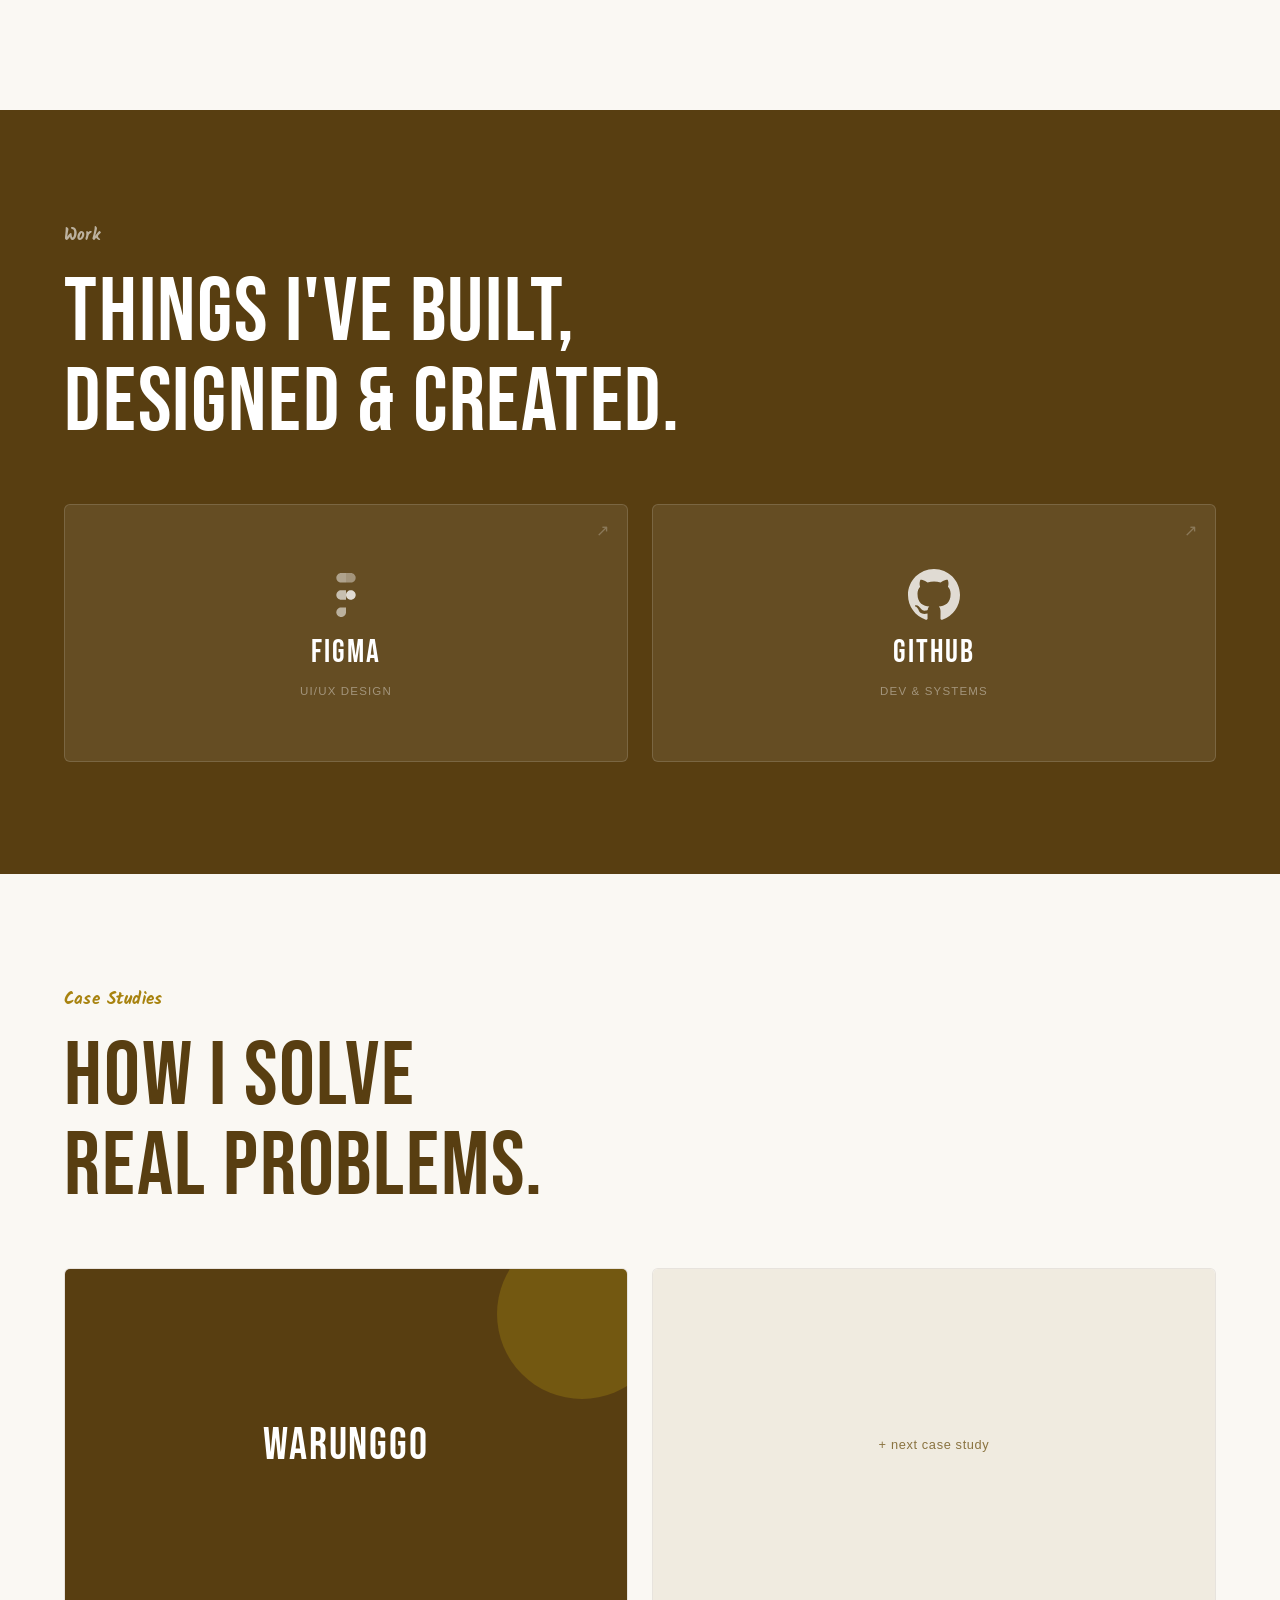
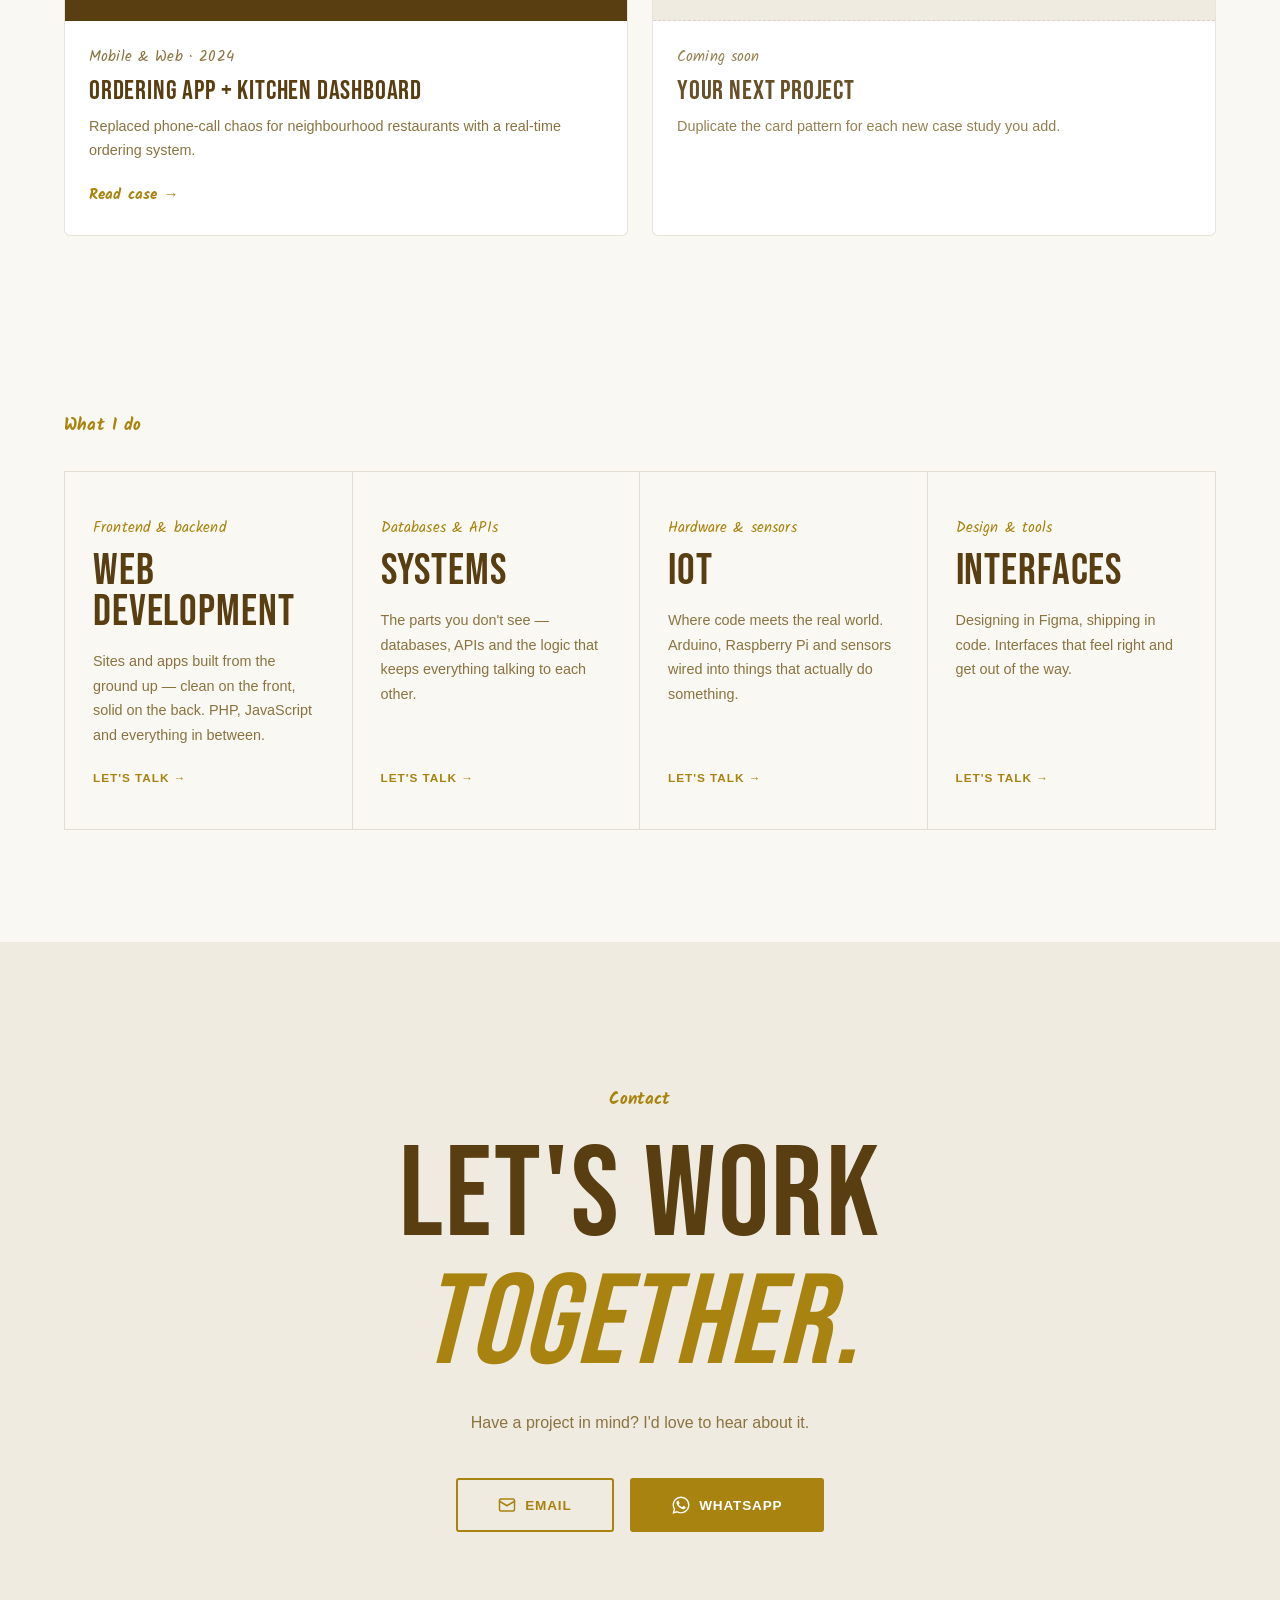
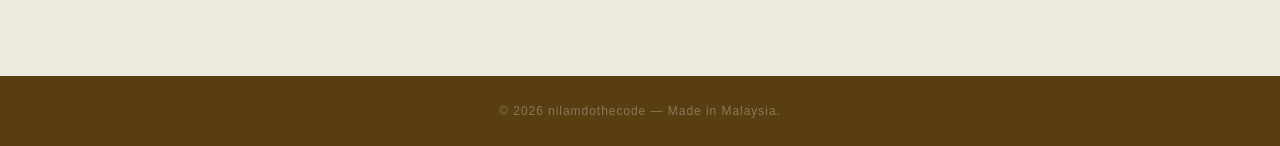
==== commit 545249c6: "tukar new color for website and font" ====
--- a/index.html
+++ b/index.html
@@ -6,7 +6,7 @@
   <title>nilamdothecode</title>
   <link rel="preconnect" href="https://fonts.googleapis.com" />
   <link rel="preconnect" href="https://fonts.gstatic.com" crossorigin />
-  <link href="https://fonts.googleapis.com/css2?family=Bebas+Neue&family=Caveat:wght@600;700&display=swap" rel="stylesheet" />
+  <link href="https://fonts.googleapis.com/css2?family=Bebas+Neue&family=Kalam:wght@400;700&display=swap" rel="stylesheet" />
   <link href="https://api.fontshare.com/v2/css?f[]=satoshi@400,500,700&display=swap" rel="stylesheet" />
   <link rel="stylesheet" href="style.css" />
 </head>
@@ -24,11 +24,19 @@
         <li><a href="#contact" class="nav-link" data-text="Contact">Contact</a></li>
       </ul>
 
-      <div class="color-switcher" id="color-switcher">
-        <button class="swatch active" data-color="sand"   style="background:#FAF8F3; border:1.5px solid #ccc" aria-label="White Sand"></button>
-        <button class="swatch"        data-color="orange" style="background:#FF5C00"                          aria-label="Orange"></button>
-        <button class="swatch"        data-color="green"  style="background:#1B7A5A"                          aria-label="Green"></button>
-      </div>
+      <button class="theme-toggle" id="theme-toggle" aria-label="Toggle dark mode">
+        <svg class="icon-sun" viewBox="0 0 24 24" fill="none" stroke="currentColor"
+             stroke-width="2" stroke-linecap="round" stroke-linejoin="round"
+             xmlns="http://www.w3.org/2000/svg" aria-hidden="true">
+          <circle cx="12" cy="12" r="4"/>
+          <path d="M12 2v2M12 20v2M4.93 4.93l1.41 1.41M17.66 17.66l1.41 1.41M2 12h2M20 12h2M6.34 17.66l-1.41 1.41M19.07 4.93l-1.41 1.41"/>
+        </svg>
+        <svg class="icon-moon" viewBox="0 0 24 24" fill="none" stroke="currentColor"
+             stroke-width="2" stroke-linecap="round" stroke-linejoin="round"
+             xmlns="http://www.w3.org/2000/svg" aria-hidden="true">
+          <path d="M21 12.79A9 9 0 1 1 11.21 3 7 7 0 0 0 21 12.79z"/>
+        </svg>
+      </button>
 
       <button class="hamburger" id="hamburger" aria-label="Toggle menu">
         <span></span>
@@ -142,7 +150,7 @@
       <div class="case-grid">
 
         <!-- WarungGo -->
-          <a href="cases/warunggo.html" class="case-card reveal" style="transition-delay: 0.1s">
+        <a href="cases/warunggo.html" class="case-card reveal" style="transition-delay: 0.1s">
           <div class="case-cover">
             <span class="case-cover-name">WarungGo</span>
           </div>
--- a/style.css
+++ b/style.css
@@ -6,48 +6,34 @@
   padding: 0;
 }
 
-/* ===== COLOR THEMES ===== */
+/* ===== LIGHT / DARK THEMES ===== */
 :root,
-[data-color="sand"] {
-  --accent: #1B7A5A;
-  --accent2: #FFE034;
-  --accent-text: #ffffff;
+[data-theme="light"] {
+  --accent: #A8830F;
+  --accent2: #EECA13;
+  --accent-text: #583E11;
   --bg: #FAF8F3;
-  --bg2: #F0EDE4;
-  --text: #1a1a1a;
-  --text-muted: #6b7280;
+  --bg2: #F0EBE0;
+  --text: #583E11;
+  --text-muted: #8a7340;
   --card-bg: #ffffff;
-  --border: rgba(0, 0, 0, 0.08);
+  --border: rgba(88, 62, 17, 0.14);
   --nav-bg: rgba(250, 248, 243, 0.95);
-  --hero-bg: #1B7A5A;
-}
-
-[data-color="orange"] {
-  --accent: #FF5C00;
-  --accent2: #FFE034;
-  --accent-text: #ffffff;
-  --bg: #FFF5F0;
-  --bg2: #FFE8DC;
-  --text: #1a1a1a;
-  --text-muted: #8a4a30;
-  --card-bg: #ffffff;
-  --border: rgba(255, 92, 0, 0.12);
-  --nav-bg: rgba(255, 245, 240, 0.95);
-  --hero-bg: #FF5C00;
-}
-
-[data-color="green"] {
-  --accent: #1B7A5A;
-  --accent2: #FFE034;
-  --accent-text: #ffffff;
-  --bg: #F0FAF5;
-  --bg2: #D6F0E5;
-  --text: #1a1a1a;
-  --text-muted: #3a6a55;
-  --card-bg: #ffffff;
-  --border: rgba(27, 122, 90, 0.12);
-  --nav-bg: rgba(240, 250, 245, 0.95);
-  --hero-bg: #1B7A5A;
+  --hero-bg: #583E11;
+}
+
+[data-theme="dark"] {
+  --accent: #EECA13;
+  --accent2: #EECA13;
+  --accent-text: #583E11;
+  --bg: #221908;
+  --bg2: #2E2109;
+  --text: #FBF3DC;
+  --text-muted: #b3a378;
+  --card-bg: #33260E;
+  --border: rgba(238, 202, 19, 0.16);
+  --nav-bg: rgba(34, 25, 8, 0.95);
+  --hero-bg: #3A2B0F;
 }
 
 html {
@@ -64,7 +50,7 @@
 
 em {
   font-style: italic;
-  color: var(--accent2);
+  color: var(--accent);
 }
 
 /* ===== NAVBAR ===== */
@@ -164,34 +150,47 @@
   background: #fff;
 }
 
-.navbar:not(.scrolled) .swatch.active {
-  border-color: #fff;
-}
-
-/* COLOR SWITCHER */
-.color-switcher {
+.navbar:not(.scrolled) .theme-toggle {
+  color: #fff;
+  border-color: rgba(255, 255, 255, 0.3);
+}
+
+/* THEME TOGGLE */
+.theme-toggle {
   display: flex;
   align-items: center;
-  gap: 7px;
-}
-
-.swatch {
+  justify-content: center;
+  width: 38px;
+  height: 38px;
+  border-radius: 50%;
+  border: 1.5px solid var(--border);
+  background: transparent;
+  color: var(--text);
+  cursor: pointer;
+  padding: 0;
+  transition: transform 0.2s, border-color 0.3s, color 0.3s, background 0.3s;
+}
+
+.theme-toggle:hover {
+  transform: scale(1.1);
+  border-color: var(--accent);
+}
+
+.theme-toggle svg {
   width: 18px;
   height: 18px;
-  border-radius: 50%;
-  border: 2px solid transparent;
-  padding: 0;
-  cursor: pointer;
-  transition: transform 0.2s, border-color 0.2s;
-}
-
-.swatch:hover {
-  transform: scale(1.2);
-}
-
-.swatch.active {
-  border-color: var(--text);
-  transform: scale(1.15);
+}
+
+.theme-toggle .icon-moon {
+  display: none;
+}
+
+[data-theme="dark"] .theme-toggle .icon-sun {
+  display: none;
+}
+
+[data-theme="dark"] .theme-toggle .icon-moon {
+  display: block;
 }
 
 /* HAMBURGER */
@@ -237,11 +236,10 @@
 }
 
 .hero-eyebrow {
-  font-family: 'Satoshi', sans-serif;
-  font-size: 0.85rem;
-  color: rgba(255, 255, 255, 0.5);
-  letter-spacing: 0.15em;
-  text-transform: uppercase;
+  font-family: 'Kalam', cursive;
+  font-size: 1.05rem;
+  color: rgba(255, 255, 255, 0.6);
+  letter-spacing: 0.02em;
   margin-bottom: 1.25rem;
 }
 
@@ -274,8 +272,8 @@
 }
 
 .hero-name-hand {
-  font-family: 'Caveat', cursive;
-  font-size: clamp(4rem, 13vw, 9rem);
+  font-family: 'Kalam', cursive;
+  font-size: clamp(3.4rem, 11vw, 7.5rem);
   font-weight: 700;
   color: #fff;
   display: block;
@@ -292,10 +290,11 @@
 }
 
 .hero-tagline {
-  font-size: clamp(0.95rem, 2vw, 1.15rem);
-  color: rgba(255, 255, 255, 0.5);
+  font-family: 'Kalam', cursive;
+  font-size: clamp(1.1rem, 2.2vw, 1.4rem);
+  color: rgba(255, 255, 255, 0.65);
   font-weight: 400;
-  line-height: 1.8;
+  line-height: 1.6;
   margin-bottom: 2.5rem;
 }
 
@@ -340,18 +339,17 @@
 }
 
 .section-label {
-  font-family: 'Satoshi', sans-serif;
-  font-size: 0.7rem;
-  letter-spacing: 0.25em;
-  text-transform: uppercase;
-  color: var(--text-muted);
+  font-family: 'Kalam', cursive;
+  font-size: 1.05rem;
+  letter-spacing: 0.01em;
+  color: var(--accent);
   display: block;
   margin-bottom: 1.25rem;
-  font-weight: 500;
+  font-weight: 700;
 }
 
 .section-label.light {
-  color: rgba(255, 255, 255, 0.35);
+  color: rgba(255, 255, 255, 0.6);
 }
 
 .section-heading {
@@ -369,8 +367,12 @@
 }
 
 .section-heading em {
+  color: var(--accent);
+  font-style: italic;
+}
+
+.section-heading.light em {
   color: var(--accent2);
-  font-style: italic;
 }
 
 /* ===== ABOUT ===== */
@@ -540,7 +542,7 @@
 }
 
 .statement em {
-  color: var(--accent2);
+  color: var(--accent);
   font-style: normal;
 }
 
@@ -576,11 +578,10 @@
 }
 
 .service-eyebrow {
-  font-family: 'Satoshi', sans-serif;
-  font-size: 0.7rem;
-  letter-spacing: 0.13em;
-  text-transform: uppercase;
-  color: var(--text-muted);
+  font-family: 'Kalam', cursive;
+  font-size: 0.92rem;
+  letter-spacing: 0.01em;
+  color: var(--accent);
   margin-bottom: 0.7rem;
 }
 
@@ -890,10 +891,9 @@
 
 .case-meta {
   display: block;
-  font-family: 'Satoshi', sans-serif;
-  font-size: 0.66rem;
-  letter-spacing: 0.13em;
-  text-transform: uppercase;
+  font-family: 'Kalam', cursive;
+  font-size: 0.92rem;
+  letter-spacing: 0.01em;
   color: var(--text-muted);
   margin-bottom: 0.6rem;
 }
@@ -921,11 +921,10 @@
 }
 
 .case-link {
-  font-family: 'Satoshi', sans-serif;
-  font-size: 0.72rem;
+  font-family: 'Kalam', cursive;
+  font-size: 0.95rem;
   font-weight: 700;
-  letter-spacing: 0.08em;
-  text-transform: uppercase;
+  letter-spacing: 0.01em;
   color: var(--accent);
 }
 
@@ -1053,12 +1052,8 @@
     border-bottom: none;
   }
 
-  .color-switcher {
-    gap: 5px;
-  }
-
-  .swatch {
-    width: 16px;
-    height: 16px;
+  .theme-toggle {
+    width: 34px;
+    height: 34px;
   }
 }
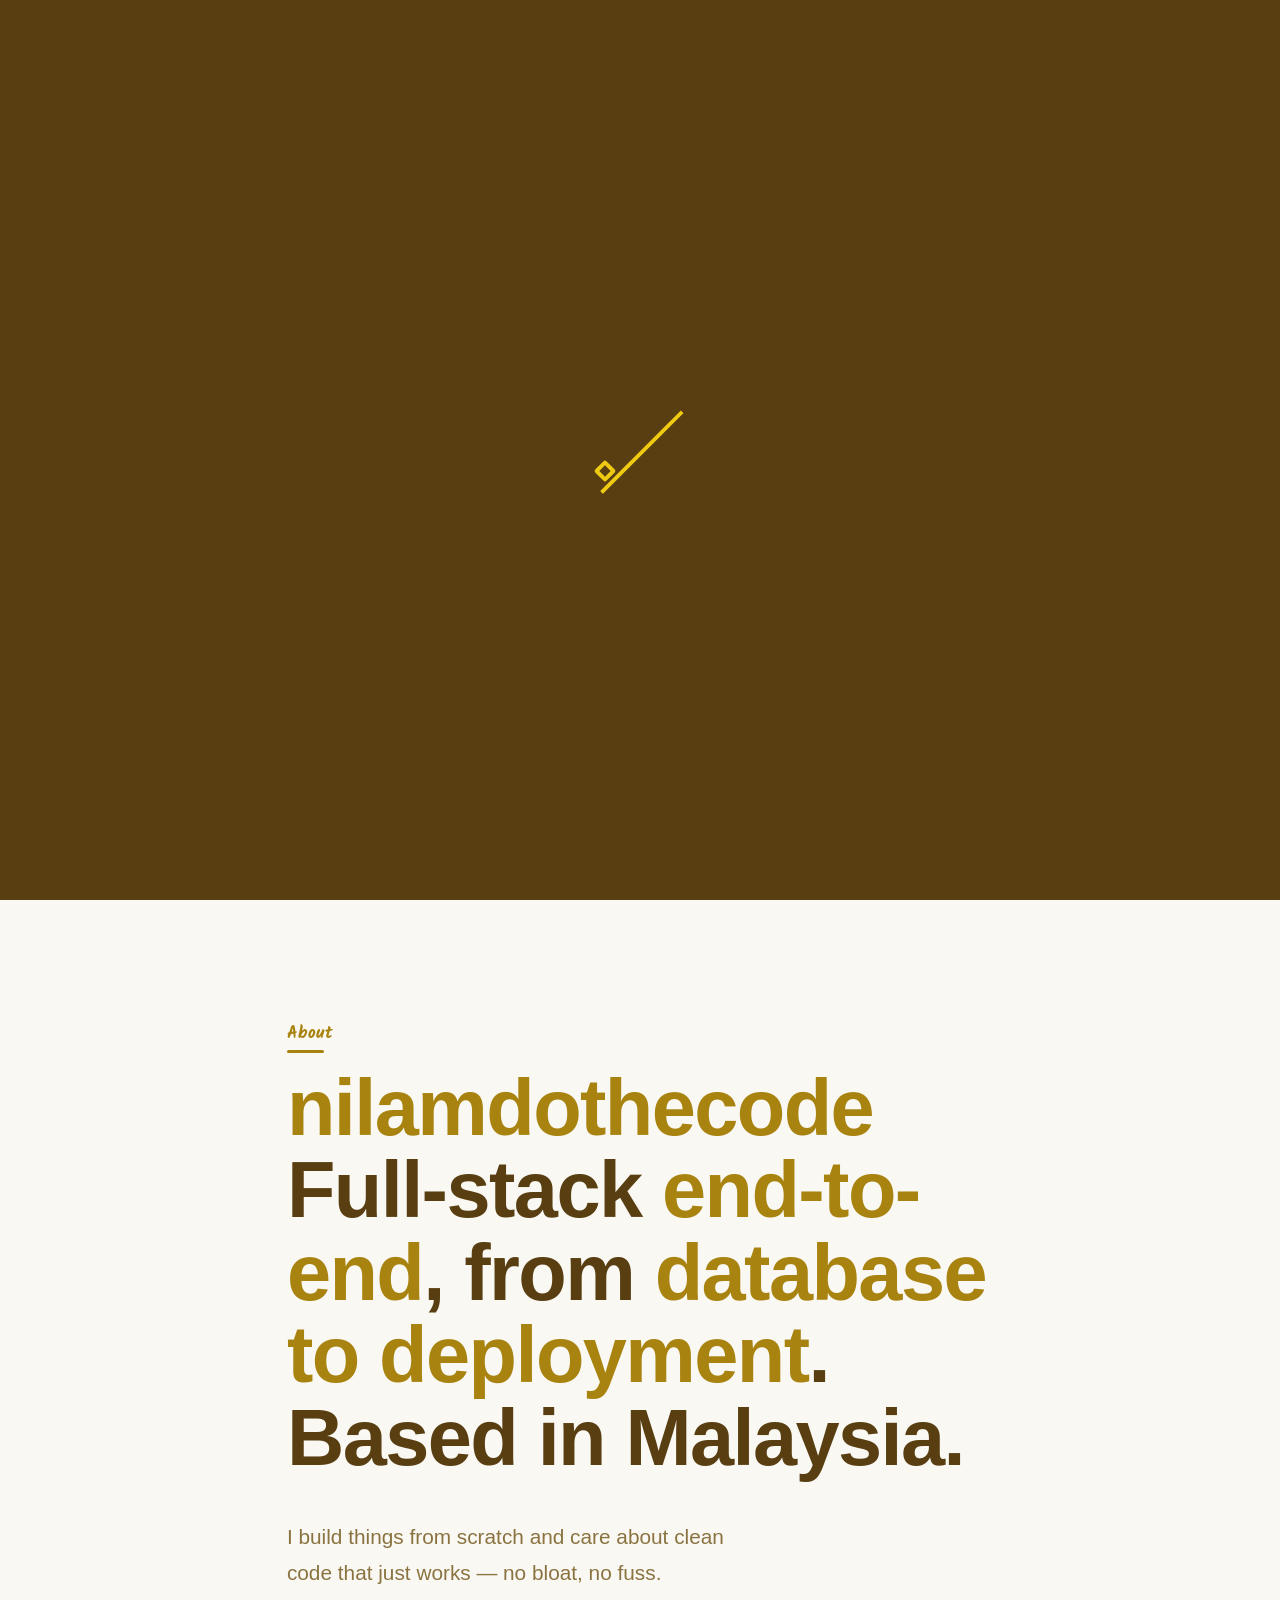
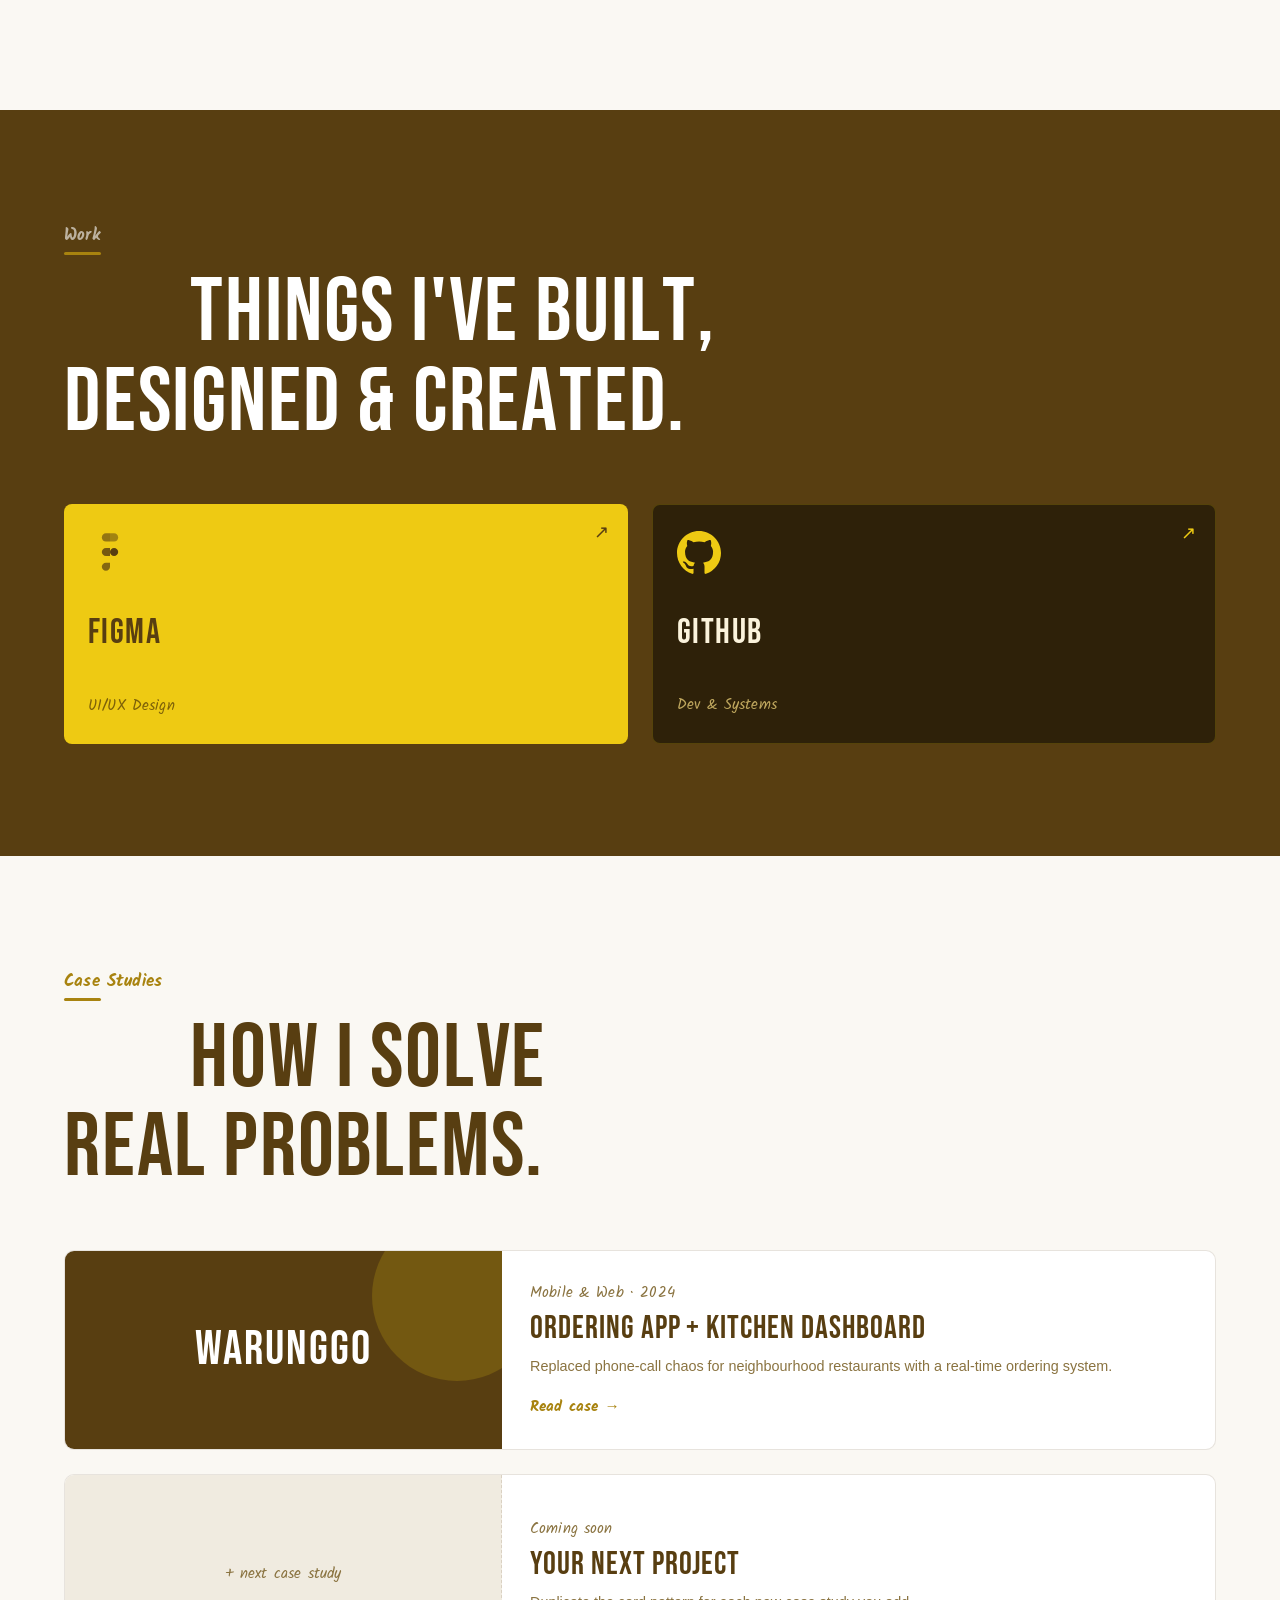
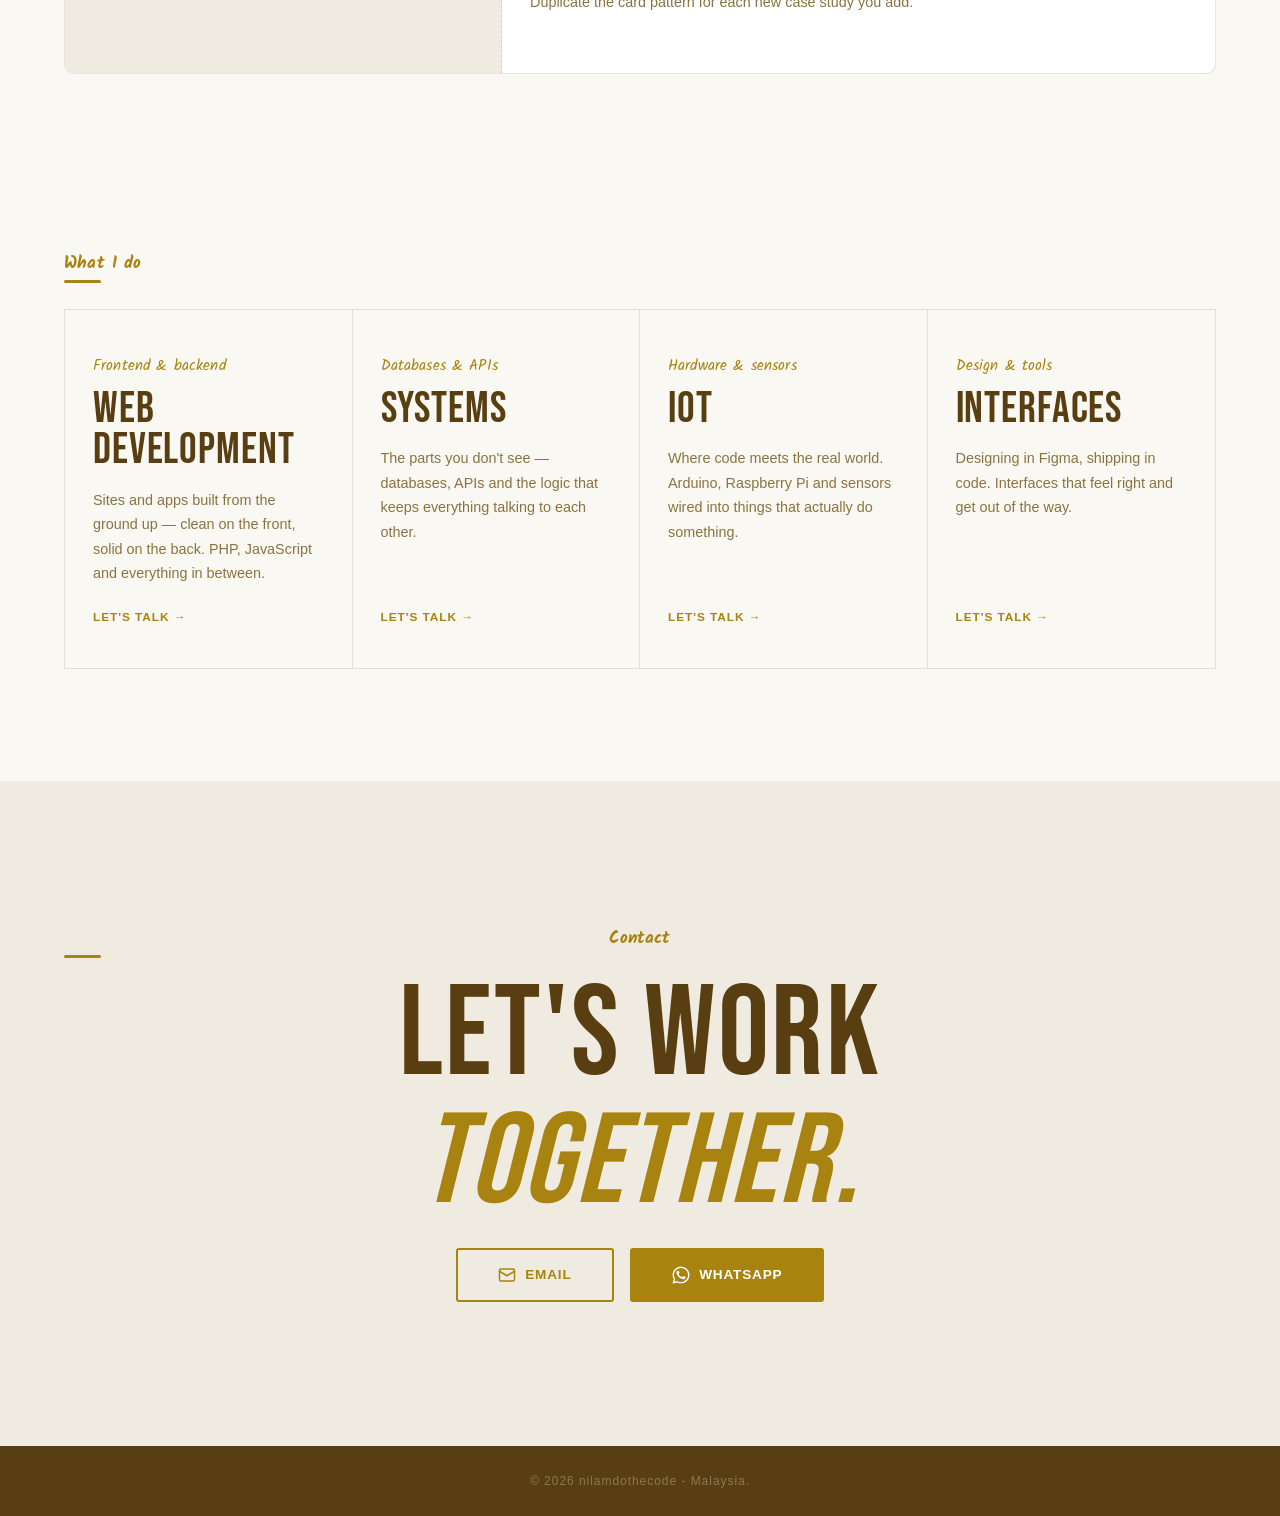
==== commit 969bdc02: "tukar navbar, work section, case section," ====
--- a/index.html
+++ b/index.html
@@ -12,13 +12,21 @@
 </head>
 <body>
 
+  <!-- ===== PAGE LOADER ===== -->
+  <div class="page-loader" id="page-loader">
+    <div class="loader-box">
+      <div class="box"></div>
+      <div class="hill"></div>
+    </div>
+  </div>
+
   <!-- ===== NAVBAR ===== -->
   <nav class="navbar" id="navbar">
     <a href="#hero" class="nav-logo">nilamdothecode</a>
 
     <div class="nav-right">
       <ul class="nav-links" id="nav-links">
-        <li><a href="#about"   class="nav-link" data-text="About Me">About Me</a></li>
+        <li><a href="#about"   class="nav-link" data-text="About Me">About</a></li>
         <li><a href="#work"    class="nav-link" data-text="Work">Work</a></li>
         <li><a href="#cases"   class="nav-link" data-text="Cases">Cases</a></li>
         <li><a href="#contact" class="nav-link" data-text="Contact">Contact</a></li>
@@ -49,35 +57,27 @@
   <!-- ===== HERO ===== -->
   <section class="hero" id="hero">
     <div class="hero-content">
-      <p class="hero-eyebrow reveal-text">developer · creator</p>
-
-      <h1 class="hero-greeting reveal-text" style="transition-delay: 0.1s">
-        i'm <span class="wave">👋</span>
-      </h1>
-
-      <div class="hero-name-wrap reveal-text" style="transition-delay: 0.2s">
-        <span class="hero-name-hand">Nilam R.</span>
-        <div class="hero-underline"></div>
-      </div>
-
-      <p class="hero-tagline reveal-text" style="transition-delay: 0.35s">
-        i build clean, working code from scratch.
-      </p>
-
-      <a href="#work" class="btn-primary reveal-text" style="transition-delay: 0.5s">
-        Check It Out ↓
-      </a>
+      <div class="layered-title" id="layered-title">
+        <h1 class="lt-main">NILAMDOTHECODE</h1>
+        <span aria-hidden="true" class="lt-copy lt-copy-1">NILAMDOTHECODE</span>
+        <span aria-hidden="true" class="lt-copy lt-copy-2">NILAMDOTHECODE</span>
+        <span aria-hidden="true" class="lt-copy lt-copy-3">NILAMDOTHECODE</span>
+        <span aria-hidden="true" class="lt-copy lt-copy-4">NILAMDOTHECODE</span>
+      </div>
+
+      <a href="#work" class="btn-primary">See My Work ↓</a>
     </div>
   </section>
 
   <!-- ===== ABOUT ===== -->
   <section class="section section-statement" id="about">
     <div class="container">
-      <span class="section-label reveal">About</span>
+      <span class="section-label reveal reveal-line">About</span>
 
       <h2 class="statement reveal" style="transition-delay: 0.05s">
-        <span class="brand">nilamdothecode</span> is a one-man army specialized in
-        <em>web</em>, <em>systems</em> &amp; <em>IoT</em>. Based in Malaysia.
+        <span class="brand">nilamdothecode</span> Full-stack
+        <em>end-to-end</em>, from <em>database to deployment</em>. 
+        Based in Malaysia.
       </h2>
 
       <p class="statement-sub reveal" style="transition-delay: 0.2s">
@@ -89,9 +89,9 @@
   <!-- ===== WORK ===== -->
   <section class="section section-accent" id="work">
     <div class="container">
-      <span class="section-label light reveal">Work</span>
-
-      <h2 class="section-heading light reveal" style="transition-delay: 0.1s">
+      <span class="section-label light reveal reveal-line">Work</span>
+
+      <h2 class="section-heading light reveal-letters">
         Things I've built,<br>designed &amp; created.
       </h2>
 
@@ -99,7 +99,7 @@
 
         <!-- Figma -->
         <a href="https://figma.com" target="_blank" rel="noopener"
-           class="work-card reveal" style="transition-delay: 0.1s">
+           class="work-card reveal-left">
           <div class="work-icon">
             <svg viewBox="0 0 38 57" fill="none" xmlns="http://www.w3.org/2000/svg">
               <path d="M19 28.5C19 25.6 21.4 23.3 24.3 23.3C27.2 23.3 29.6 25.6 29.6 28.5C29.6 31.4 27.2 33.7 24.3 33.7C21.4 33.7 19 31.4 19 28.5Z" fill="currentColor"/>
@@ -116,7 +116,7 @@
 
         <!-- GitHub -->
         <a href="https://github.com" target="_blank" rel="noopener"
-           class="work-card reveal" style="transition-delay: 0.2s">
+           class="work-card reveal-right">
           <div class="work-icon">
             <svg viewBox="0 0 24 24" fill="currentColor" xmlns="http://www.w3.org/2000/svg">
               <path d="M12 0C5.37 0 0 5.37 0 12c0 5.31 3.435 9.795 8.205 11.385.6.105.825-.255.825-.57
@@ -141,16 +141,16 @@
   <!-- ===== CASE STUDIES ===== -->
   <section class="section section-cases" id="cases">
     <div class="container">
-      <span class="section-label reveal">Case Studies</span>
-
-      <h2 class="section-heading reveal" style="transition-delay: 0.1s">
+      <span class="section-label reveal reveal-line">Case Studies</span>
+
+      <h2 class="section-heading reveal-letters">
         How i solve<br>real problems.
       </h2>
 
       <div class="case-grid">
 
         <!-- WarungGo -->
-        <a href="cases/warunggo.html" class="case-card reveal" style="transition-delay: 0.1s">
+        <a href="cases/warunggo.html" class="case-card reveal-scale">
           <div class="case-cover">
             <span class="case-cover-name">WarungGo</span>
           </div>
@@ -186,11 +186,11 @@
   <!-- ===== SKILLS / SERVICES ===== -->
   <section class="section section-services" id="skills">
     <div class="container">
-      <span class="section-label reveal">What I do</span>
+      <span class="section-label reveal reveal-line">What I do</span>
 
       <div class="services">
 
-        <div class="service reveal" style="transition-delay: 0.05s">
+        <div class="service reveal-left">
           <span class="service-eyebrow">Frontend &amp; backend</span>
           <h3 class="service-title">Web Development</h3>
           <p class="service-desc">
@@ -200,7 +200,7 @@
           <a href="#contact" class="service-link">Let's talk →</a>
         </div>
 
-        <div class="service reveal" style="transition-delay: 0.18s">
+        <div class="service reveal-right">
           <span class="service-eyebrow">Databases &amp; APIs</span>
           <h3 class="service-title">Systems</h3>
           <p class="service-desc">
@@ -210,7 +210,7 @@
           <a href="#contact" class="service-link">Let's talk →</a>
         </div>
 
-        <div class="service reveal" style="transition-delay: 0.31s">
+        <div class="service reveal-left">
           <span class="service-eyebrow">Hardware &amp; sensors</span>
           <h3 class="service-title">IoT</h3>
           <p class="service-desc">
@@ -220,7 +220,7 @@
           <a href="#contact" class="service-link">Let's talk →</a>
         </div>
 
-        <div class="service reveal" style="transition-delay: 0.44s">
+        <div class="service reveal-right">
           <span class="service-eyebrow">Design &amp; tools</span>
           <h3 class="service-title">Interfaces</h3>
           <p class="service-desc">
@@ -237,15 +237,11 @@
   <!-- ===== CONTACT ===== -->
   <section class="section section-contact" id="contact">
     <div class="container contact-container">
-      <span class="section-label reveal">Contact</span>
+      <span class="section-label reveal reveal-line">Contact</span>
 
       <h2 class="contact-title reveal" style="transition-delay: 0.1s">
         Let's work<br><em>together.</em>
       </h2>
-
-      <p class="contact-sub reveal" style="transition-delay: 0.2s">
-        Have a project in mind? I'd love to hear about it.
-      </p>
 
       <div class="contact-btns reveal" style="transition-delay: 0.3s">
 
@@ -286,7 +282,7 @@
 
   <!-- ===== FOOTER ===== -->
   <footer class="footer">
-    <p>© <span id="year"></span> nilamdothecode — Made in Malaysia.</p>
+    <p>© <span id="year"></span> nilamdothecode - Malaysia.</p>
   </footer>
 
   <script src="script.js"></script>
--- a/style.css
+++ b/style.css
@@ -4,6 +4,82 @@
   box-sizing: border-box;
   margin: 0;
   padding: 0;
+}
+
+/* ===== PAGE LOADER ===== */
+.page-loader {
+  position: fixed;
+  inset: 0;
+  z-index: 9999;
+  display: flex;
+  align-items: center;
+  justify-content: center;
+  background-color: #583E11;
+  transition: opacity 0.6s ease, visibility 0.6s ease;
+}
+
+.page-loader.hidden {
+  opacity: 0;
+  visibility: hidden;
+}
+
+.loader-box {
+  position: relative;
+  width: 5.4em;
+  height: 5.4em;
+  font-size: 16px;
+  background-color: #583E11;
+}
+
+.hill {
+  position: absolute;
+  width: 7.1em;
+  height: 7.1em;
+  top: 1.7em;
+  left: 1.7em;
+  background-color: transparent;
+  border-left: 0.25em solid #EECA13;
+  transform: rotate(45deg);
+}
+
+.hill::after {
+  content: '';
+  position: absolute;
+  width: 7.1em;
+  height: 7.1em;
+  left: 0;
+  background-color: #583E11;
+}
+
+.box {
+  position: absolute;
+  left: 0;
+  bottom: -0.1em;
+  width: 1em;
+  height: 1em;
+  background-color: transparent;
+  border: 0.25em solid #EECA13;
+  border-radius: 15%;
+  transform: translate(0, -1em) rotate(-45deg);
+  animation: push 2.5s cubic-bezier(0.79, 0, 0.47, 0.97) infinite;
+}
+
+@keyframes push {
+  0%   { transform: translate(0, -1em) rotate(-45deg); }
+  5%   { transform: translate(0, -1em) rotate(-50deg); }
+  20%  { transform: translate(1em, -2em) rotate(47deg); }
+  25%  { transform: translate(1em, -2em) rotate(45deg); }
+  30%  { transform: translate(1em, -2em) rotate(40deg); }
+  45%  { transform: translate(2em, -3em) rotate(137deg); }
+  50%  { transform: translate(2em, -3em) rotate(135deg); }
+  55%  { transform: translate(2em, -3em) rotate(130deg); }
+  70%  { transform: translate(3em, -4em) rotate(217deg); }
+  75%  { transform: translate(3em, -4em) rotate(220deg); }
+  100% { transform: translate(0, -1em) rotate(-225deg); }
+}
+
+@media (prefers-reduced-motion: reduce) {
+  .box { animation: none; }
 }
 
 /* ===== LIGHT / DARK THEMES ===== */
@@ -20,6 +96,12 @@
   --border: rgba(88, 62, 17, 0.14);
   --nav-bg: rgba(250, 248, 243, 0.95);
   --hero-bg: #583E11;
+  --title-front: #FBF3DC;
+  --title-shadow: #2a1d08;
+  --title-l1: #EECA13;
+  --title-l2: #D4B011;
+  --title-l3: #B8970F;
+  --title-l4: #9c7d0d;
 }
 
 [data-theme="dark"] {
@@ -34,6 +116,12 @@
   --border: rgba(238, 202, 19, 0.16);
   --nav-bg: rgba(34, 25, 8, 0.95);
   --hero-bg: #3A2B0F;
+  --title-front: #FBF3DC;
+  --title-shadow: #1a1206;
+  --title-l1: #EECA13;
+  --title-l2: #C9A30F;
+  --title-l3: #A8830F;
+  --title-l4: #7d6109;
 }
 
 html {
@@ -56,21 +144,26 @@
 /* ===== NAVBAR ===== */
 .navbar {
   position: fixed;
-  top: 0;
-  left: 0;
-  right: 0;
+  top: 1.2rem;
+  left: 50%;
+  transform: translateX(-50%);
   z-index: 100;
   display: flex;
   align-items: center;
   justify-content: space-between;
-  padding: 1.2rem 5%;
-  transition: background 0.3s, backdrop-filter 0.3s, border-color 0.3s;
+  gap: 2rem;
+  background: var(--bg);
+  border: 1px solid var(--border);
+  border-radius: 999px;
+  padding: 0.7rem 1.6rem;
+  box-shadow: 0 6px 24px rgba(88, 62, 17, 0.12);
+  transition: padding 0.3s, box-shadow 0.3s, background 0.4s;
+  max-width: calc(100% - 2rem);
 }
 
 .navbar.scrolled {
-  background: var(--nav-bg);
-  backdrop-filter: blur(16px);
-  border-bottom: 1px solid var(--border);
+  padding: 0.55rem 1.4rem;
+  box-shadow: 0 8px 28px rgba(88, 62, 17, 0.2);
 }
 
 .nav-logo {
@@ -91,7 +184,7 @@
 .nav-links {
   list-style: none;
   display: flex;
-  gap: 2.5rem;
+  gap: 1.75rem;
 }
 
 .nav-link {
@@ -129,30 +222,8 @@
 }
 
 /* Navbar at top — light text over coloured hero */
-.navbar:not(.scrolled) .nav-logo {
-  color: #fff;
-}
-
-.navbar:not(.scrolled) .nav-link {
-  color: rgba(255, 255, 255, 0.7);
-}
-
-.navbar:not(.scrolled) .nav-link:hover,
 .navbar:not(.scrolled) .nav-link.active {
-  color: #fff;
-}
-
-.navbar:not(.scrolled) .nav-link::after {
-  background: var(--accent2);
-}
-
-.navbar:not(.scrolled) .hamburger span {
-  background: #fff;
-}
-
-.navbar:not(.scrolled) .theme-toggle {
-  color: #fff;
-  border-color: rgba(255, 255, 255, 0.3);
+  color: var(--accent);
 }
 
 /* THEME TOGGLE */
@@ -231,71 +302,67 @@
 .hero-content {
   position: relative;
   z-index: 2;
-  max-width: 820px;
+  width: 100%;
+  max-width: 1100px;
   padding-top: 5rem;
-}
-
-.hero-eyebrow {
-  font-family: 'Kalam', cursive;
-  font-size: 1.05rem;
-  color: rgba(255, 255, 255, 0.6);
-  letter-spacing: 0.02em;
-  margin-bottom: 1.25rem;
-}
-
-.hero-greeting {
-  font-family: 'Satoshi', sans-serif;
-  font-size: clamp(1.8rem, 4vw, 2.8rem);
-  font-weight: 700;
-  color: rgba(255, 255, 255, 0.85);
-  line-height: 1.2;
-  margin-bottom: 0.5rem;
-}
-
-.wave {
-  display: inline-block;
-  animation: wave 2s ease-in-out infinite;
-  transform-origin: 70% 70%;
-}
-
-@keyframes wave {
-  0%,
-  100% { transform: rotate(0deg); }
-  20%  { transform: rotate(20deg); }
-  40%  { transform: rotate(-10deg); }
-  60%  { transform: rotate(15deg); }
-  80%  { transform: rotate(-5deg); }
-}
-
-.hero-name-wrap {
-  margin-bottom: 1.75rem;
-}
-
-.hero-name-hand {
-  font-family: 'Kalam', cursive;
-  font-size: clamp(3.4rem, 11vw, 7.5rem);
-  font-weight: 700;
-  color: #fff;
+  display: flex;
+  flex-direction: column;
+  align-items: center;
+  gap: 2.5rem;
+}
+
+/* ===== LAYERED 3D TITLE ===== */
+.layered-title {
   display: block;
+  position: relative;
+  width: 92vw;
+  max-width: 1000px;
+  height: 13vw;
+  min-height: 90px;
+}
+
+.lt-main,
+.lt-copy {
+  font-family: 'Bebas Neue', cursive;
+  font-weight: 400;
+  font-size: 13vw;
+  letter-spacing: 0.01em;
+  display: block;
+  position: absolute;
+  top: 0;
+  left: 0;
+  right: 0;
   line-height: 1;
-}
-
-.hero-underline {
-  display: block;
-  width: 55%;
-  height: 3px;
-  background: rgba(255, 255, 255, 0.3);
-  margin: 0.4rem auto 0;
-  border-radius: 2px;
-}
-
-.hero-tagline {
-  font-family: 'Kalam', cursive;
-  font-size: clamp(1.1rem, 2.2vw, 1.4rem);
-  color: rgba(255, 255, 255, 0.65);
-  font-weight: 400;
-  line-height: 1.6;
-  margin-bottom: 2.5rem;
+  margin: 0;
+  padding: 0;
+  text-align: center;
+  white-space: nowrap;
+  text-shadow:
+    -2px -2px 0 var(--title-shadow),
+     2px -2px 0 var(--title-shadow),
+    -2px  2px 0 var(--title-shadow),
+     2px  2px 0 var(--title-shadow);
+}
+
+.lt-main {
+  color: var(--title-front);
+  z-index: 50;
+}
+
+.lt-copy-1 { color: var(--title-l1); z-index: 40; transform: perspective(500px) translate3d(0,0,-12px); }
+.lt-copy-2 { color: var(--title-l2); z-index: 30; transform: perspective(500px) translate3d(0,0,-24px); }
+.lt-copy-3 { color: var(--title-l3); z-index: 20; transform: perspective(500px) translate3d(0,0,-36px); }
+.lt-copy-4 { color: var(--title-l4); z-index: 10; transform: perspective(500px) translate3d(0,0,-48px); }
+
+@media (max-width: 700px) {
+  .layered-title {
+    height: 16vw;
+    min-height: 70px;
+  }
+  .lt-main,
+  .lt-copy {
+    font-size: 16vw;
+  }
 }
 
 .btn-primary {
@@ -437,47 +504,49 @@
 .work-card {
   display: flex;
   flex-direction: column;
-  align-items: center;
-  justify-content: center;
+  justify-content: space-between;
   text-decoration: none;
-  padding: 4rem 2rem;
-  gap: 1rem;
-  background: rgba(255, 255, 255, 0.08);
-  border: 1px solid rgba(255, 255, 255, 0.14);
-  border-radius: 6px;
+  padding: 1.6rem 1.5rem;
+  gap: 2.5rem;
+  min-height: 200px;
+  border-radius: 8px;
   position: relative;
   overflow: hidden;
-  text-align: center;
-  transition: transform 0.3s, background 0.3s, border-color 0.3s;
-}
-
-.work-card::before {
-  content: '';
-  position: absolute;
-  inset: 0;
-  background: rgba(255, 255, 255, 0.06);
-  transform: translateY(100%);
-  transition: transform 0.4s cubic-bezier(0.22, 1, 0.36, 1);
+  transition: transform 0.3s, box-shadow 0.3s;
+}
+
+/* Kad pertama: isi kuning pejal */
+.work-card:nth-child(odd) {
+  background: var(--accent2);
+  color: #583E11;
+}
+/* Kad kedua: isi coklat gelap (tetap, supaya kontras atas latar section dua-dua mod) */
+.work-card:nth-child(even) {
+  background: #2E2109;
+  border: 1px solid rgba(238, 202, 19, 0.2);
+  color: #FBF3DC;
 }
 
 .work-card:hover {
-  transform: translateY(-8px);
-  border-color: rgba(255, 255, 255, 0.3);
-}
-
-.work-card:hover::before {
-  transform: translateY(0);
+  transform: translateY(-6px);
+}
+.work-card:nth-child(odd):hover {
+  box-shadow: 0 12px 30px rgba(88, 62, 17, 0.25);
+}
+.work-card:nth-child(even):hover {
+  box-shadow: 0 12px 30px rgba(0, 0, 0, 0.2);
 }
 
 .work-icon {
-  width: 52px;
-  height: 52px;
-  color: rgba(255, 255, 255, 0.8);
+  width: 44px;
+  height: 44px;
   display: flex;
   align-items: center;
   justify-content: center;
   transition: transform 0.3s;
 }
+.work-card:nth-child(odd) .work-icon { color: #583E11; }
+.work-card:nth-child(even) .work-icon { color: var(--accent2); }
 
 .work-icon svg {
   width: 100%;
@@ -490,32 +559,34 @@
 
 .work-name {
   font-family: 'Bebas Neue', cursive;
-  font-size: 2rem;
-  color: #fff;
-  letter-spacing: 0.06em;
+  font-size: 2.2rem;
+  letter-spacing: 0.04em;
   line-height: 1;
-}
+  margin-bottom: 0.2rem;
+}
+.work-card:nth-child(odd) .work-name { color: #583E11; }
+.work-card:nth-child(even) .work-name { color: #FBF3DC; }
 
 .work-sub {
-  font-family: 'Satoshi', sans-serif;
-  font-size: 0.72rem;
-  color: rgba(255, 255, 255, 0.4);
-  letter-spacing: 0.1em;
-  text-transform: uppercase;
-}
+  font-family: 'Kalam', cursive;
+  font-size: 0.92rem;
+  letter-spacing: 0.01em;
+}
+.work-card:nth-child(odd) .work-sub { color: #7d6109; }
+.work-card:nth-child(even) .work-sub { color: #bfa75e; }
 
 .work-arrow {
   position: absolute;
-  top: 1rem;
-  right: 1.1rem;
-  font-size: 1rem;
-  color: rgba(255, 255, 255, 0.25);
-  transition: transform 0.2s, color 0.2s;
-}
+  top: 1.1rem;
+  right: 1.2rem;
+  font-size: 1.1rem;
+  transition: transform 0.2s;
+}
+.work-card:nth-child(odd) .work-arrow { color: #583E11; }
+.work-card:nth-child(even) .work-arrow { color: var(--accent2); }
 
 .work-card:hover .work-arrow {
   transform: translate(3px, -3px);
-  color: rgba(255, 255, 255, 0.75);
 }
 
 /* ===== ABOUT — STATEMENT ===== */
@@ -817,28 +888,29 @@
 
 /* ===== CASE STUDIES ===== */
 .case-grid {
-  display: grid;
-  grid-template-columns: repeat(2, 1fr);
+  display: flex;
+  flex-direction: column;
   gap: 1.5rem;
 }
 
 .case-card {
-  display: block;
+  display: flex;
   text-decoration: none;
   background: var(--card-bg);
   border: 1px solid var(--border);
-  border-radius: 6px;
+  border-radius: 10px;
   overflow: hidden;
-  transition: transform 0.3s ease, border-color 0.3s ease;
+  min-height: 200px;
+  transition: transform 0.3s ease, box-shadow 0.3s ease;
 }
 
 .case-card:hover {
   transform: translateY(-5px);
-  border-color: var(--accent);
+  box-shadow: 0 14px 36px rgba(88, 62, 17, 0.18);
 }
 
 .case-cover {
-  aspect-ratio: 16 / 10;
+  flex: 0 0 38%;
   background: var(--hero-bg);
   display: flex;
   align-items: center;
@@ -862,7 +934,7 @@
 
 .case-cover-name {
   font-family: 'Bebas Neue', cursive;
-  font-size: clamp(2rem, 4vw, 2.8rem);
+  font-size: clamp(2rem, 4vw, 3rem);
   color: #fff;
   letter-spacing: 0.04em;
   position: relative;
@@ -871,7 +943,7 @@
 
 .case-cover-soon {
   background: var(--bg2);
-  border-bottom: 1px dashed var(--border);
+  border-right: 1px dashed var(--border);
 }
 
 .case-cover-soon::before {
@@ -879,14 +951,18 @@
 }
 
 .case-cover-soon-text {
-  font-family: 'Satoshi', sans-serif;
-  font-size: 0.8rem;
+  font-family: 'Kalam', cursive;
+  font-size: 0.92rem;
   color: var(--text-muted);
-  letter-spacing: 0.05em;
+  letter-spacing: 0.01em;
 }
 
 .case-body {
-  padding: 1.5rem 1.5rem 1.75rem;
+  flex: 1;
+  padding: 1.75rem 1.75rem;
+  display: flex;
+  flex-direction: column;
+  justify-content: center;
 }
 
 .case-meta {
@@ -895,12 +971,12 @@
   font-size: 0.92rem;
   letter-spacing: 0.01em;
   color: var(--text-muted);
-  margin-bottom: 0.6rem;
+  margin-bottom: 0.5rem;
 }
 
 .case-name {
   font-family: 'Bebas Neue', cursive;
-  font-size: 1.7rem;
+  font-size: 2rem;
   font-weight: 400;
   color: var(--text);
   letter-spacing: 0.03em;
@@ -917,7 +993,7 @@
   font-size: 0.9rem;
   line-height: 1.65;
   color: var(--text-muted);
-  margin-bottom: 1.25rem;
+  margin-bottom: 1rem;
 }
 
 .case-link {
@@ -934,16 +1010,19 @@
 
 .case-card-soon:hover {
   transform: none;
-  border-color: var(--border);
-}
-
-.case-card-soon .case-body {
-  opacity: 0.9;
+  box-shadow: none;
 }
 
 @media (max-width: 720px) {
-  .case-grid {
-    grid-template-columns: 1fr;
+  .case-card {
+    flex-direction: column;
+  }
+  .case-cover {
+    flex: 0 0 160px;
+  }
+  .case-cover-soon {
+    border-right: none;
+    border-bottom: 1px dashed var(--border);
   }
 }
 
@@ -961,6 +1040,78 @@
   transform: translateY(0);
 }
 
+/* --- Reveal arah berselang (kiri / kanan) --- */
+.reveal-left {
+  opacity: 0;
+  transform: translateX(-60px);
+  transition: opacity 0.7s ease, transform 0.7s cubic-bezier(0.2, 0.7, 0.2, 1);
+}
+.reveal-right {
+  opacity: 0;
+  transform: translateX(60px);
+  transition: opacity 0.7s ease, transform 0.7s cubic-bezier(0.2, 0.7, 0.2, 1);
+}
+.reveal-left.visible,
+.reveal-right.visible {
+  opacity: 1;
+  transform: translateX(0);
+}
+
+/* --- Heading huruf terbang --- */
+.reveal-letters .ltr {
+  display: inline-block;
+  opacity: 0;
+  transform: translateY(40px) rotate(8deg);
+  transition: opacity 0.5s ease, transform 0.5s cubic-bezier(0.2, 0.7, 0.2, 1);
+}
+.reveal-letters.visible .ltr {
+  opacity: 1;
+  transform: translateY(0) rotate(0);
+}
+
+/* --- Skala + kabur masuk --- */
+.reveal-scale {
+  opacity: 0;
+  transform: scale(0.85);
+  filter: blur(8px);
+  transition: opacity 0.8s ease, transform 0.8s ease, filter 0.8s ease;
+}
+.reveal-scale.visible {
+  opacity: 1;
+  transform: scale(1);
+  filter: blur(0);
+}
+
+/* --- Garis lukis bawah label --- */
+.reveal-line {
+  position: relative;
+}
+.reveal-line::after {
+  content: "";
+  position: absolute;
+  left: 0;
+  bottom: -6px;
+  width: 0;
+  height: 3px;
+  background: var(--accent);
+  border-radius: 2px;
+  transition: width 0.9s cubic-bezier(0.2, 0.7, 0.2, 1);
+}
+.reveal-line.visible::after {
+  width: 2.2em;
+}
+
+@media (prefers-reduced-motion: reduce) {
+  .reveal, .reveal-text, .reveal-left, .reveal-right,
+  .reveal-scale, .reveal-letters .ltr {
+    transition: none;
+    opacity: 1;
+    transform: none;
+    filter: none;
+  }
+  .reveal-line::after { transition: none; }
+}
+
 /* ===== RESPONSIVE ===== */
 @media (max-width: 900px) {
   .about-grid {
@@ -985,6 +1136,11 @@
 @media (max-width: 600px) {
   .navbar {
     padding: 1.1rem 6%;
+  }
+
+  .navbar {
+    gap: 1rem;
+    padding: 0.55rem 1.1rem;
   }
 
   .nav-links {
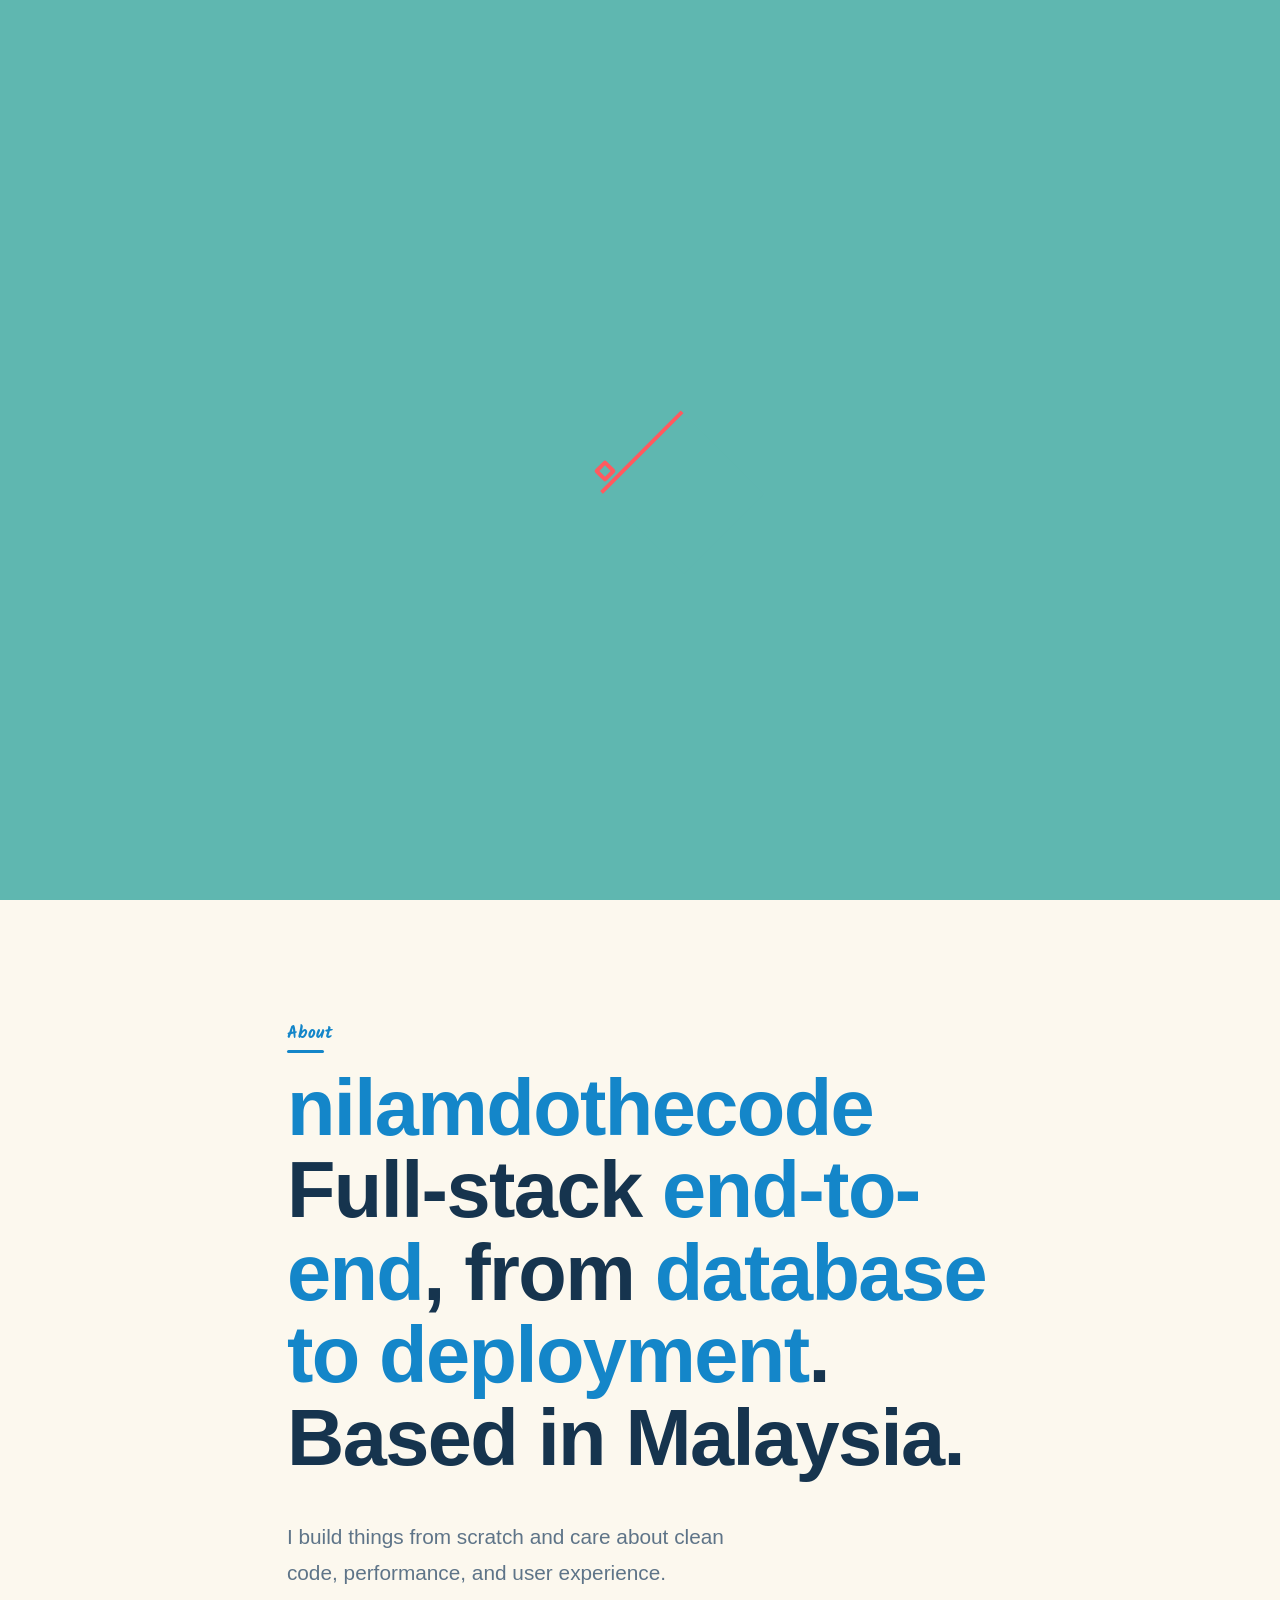
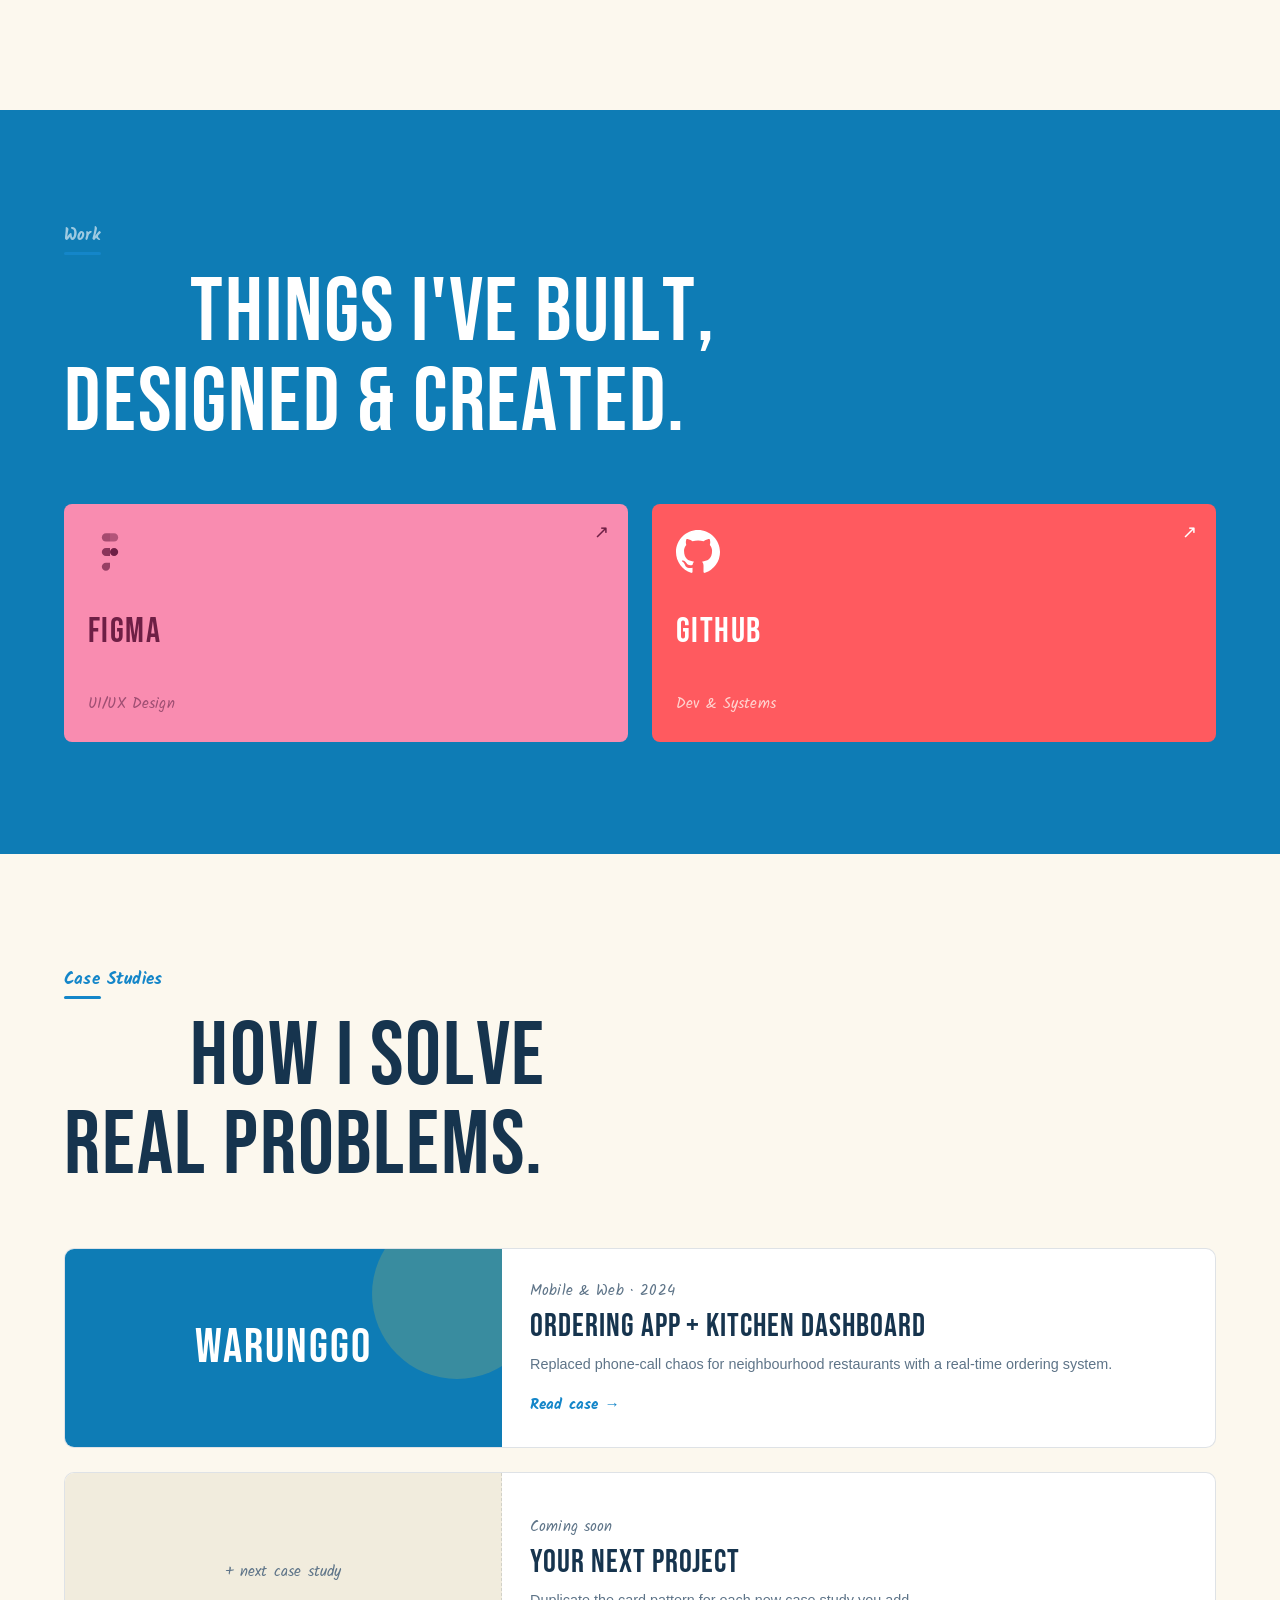
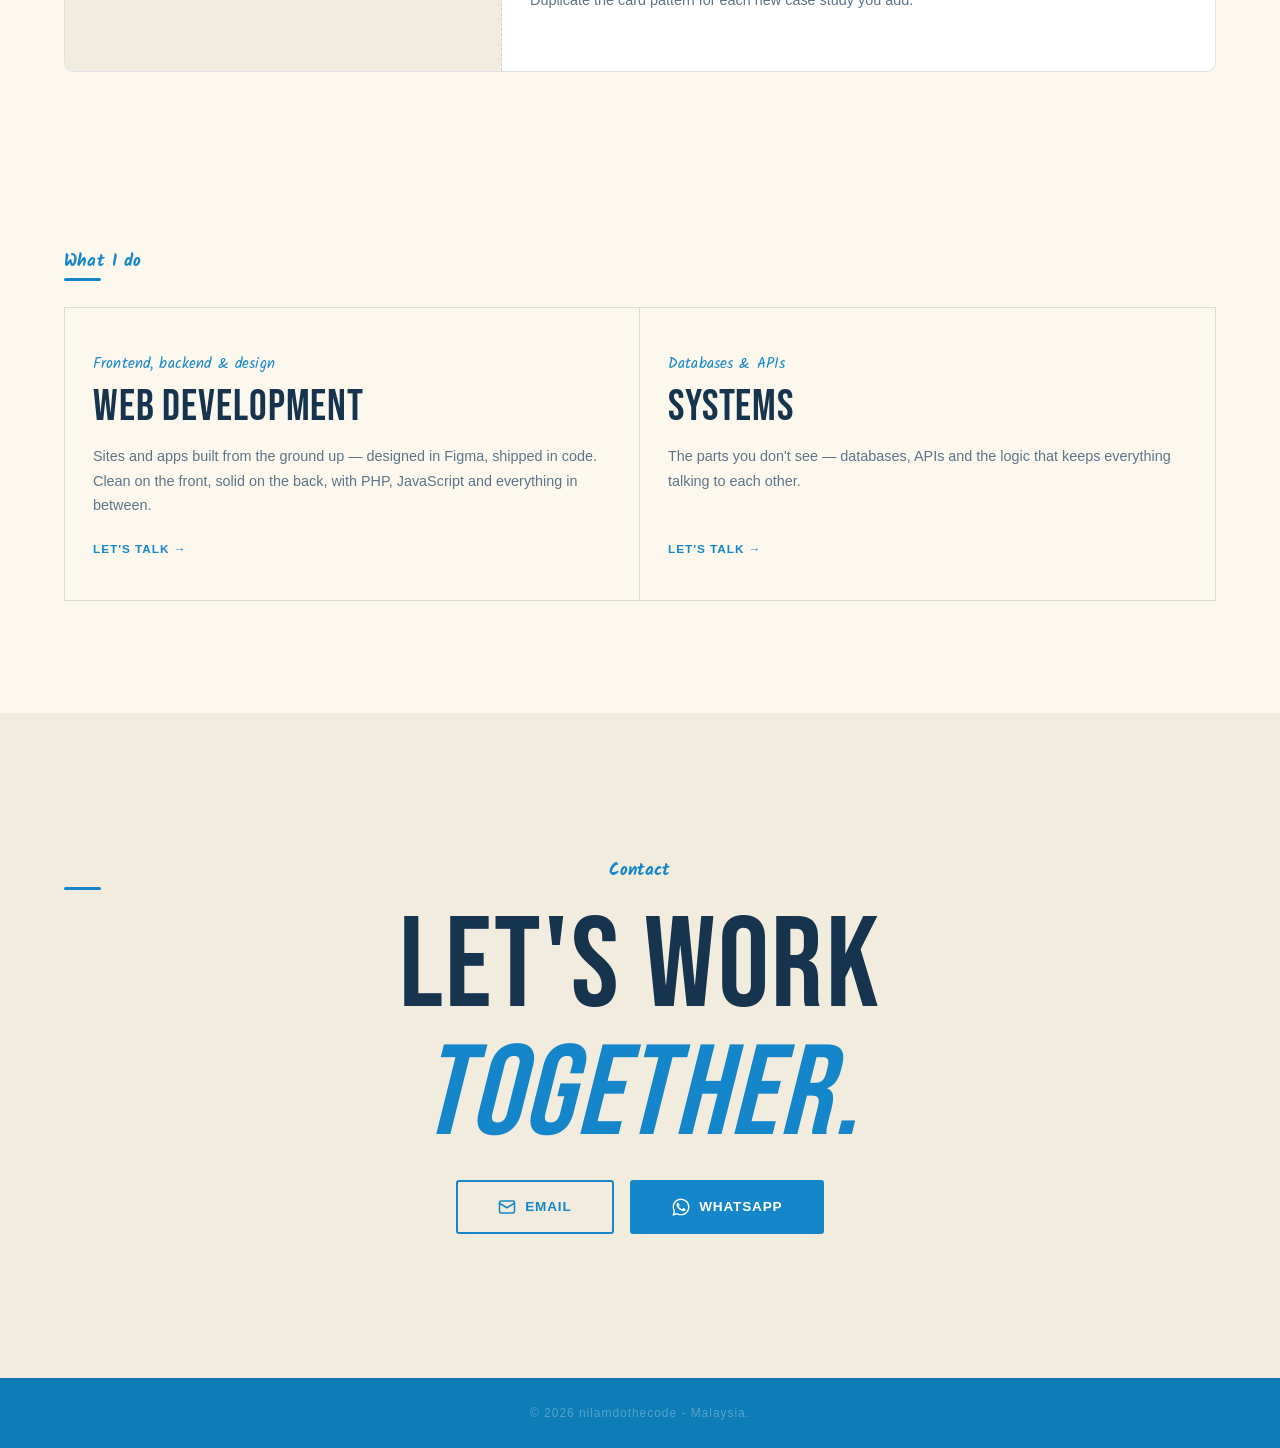
==== commit 0f282519: "tukar color theme spongebob" ====
--- a/index.html
+++ b/index.html
@@ -30,21 +30,22 @@
         <li><a href="#work"    class="nav-link" data-text="Work">Work</a></li>
         <li><a href="#cases"   class="nav-link" data-text="Cases">Cases</a></li>
         <li><a href="#contact" class="nav-link" data-text="Contact">Contact</a></li>
+        <li class="nav-toggle-item">
+          <button class="theme-toggle" id="theme-toggle" aria-label="Toggle dark mode">
+            <svg class="icon-sun" viewBox="0 0 24 24" fill="none" stroke="currentColor"
+                 stroke-width="2" stroke-linecap="round" stroke-linejoin="round"
+                 xmlns="http://www.w3.org/2000/svg" aria-hidden="true">
+              <circle cx="12" cy="12" r="4"/>
+              <path d="M12 2v2M12 20v2M4.93 4.93l1.41 1.41M17.66 17.66l1.41 1.41M2 12h2M20 12h2M6.34 17.66l-1.41 1.41M19.07 4.93l-1.41 1.41"/>
+            </svg>
+            <svg class="icon-moon" viewBox="0 0 24 24" fill="none" stroke="currentColor"
+                 stroke-width="2" stroke-linecap="round" stroke-linejoin="round"
+                 xmlns="http://www.w3.org/2000/svg" aria-hidden="true">
+              <path d="M21 12.79A9 9 0 1 1 11.21 3 7 7 0 0 0 21 12.79z"/>
+            </svg>
+          </button>
+        </li>
       </ul>
-
-      <button class="theme-toggle" id="theme-toggle" aria-label="Toggle dark mode">
-        <svg class="icon-sun" viewBox="0 0 24 24" fill="none" stroke="currentColor"
-             stroke-width="2" stroke-linecap="round" stroke-linejoin="round"
-             xmlns="http://www.w3.org/2000/svg" aria-hidden="true">
-          <circle cx="12" cy="12" r="4"/>
-          <path d="M12 2v2M12 20v2M4.93 4.93l1.41 1.41M17.66 17.66l1.41 1.41M2 12h2M20 12h2M6.34 17.66l-1.41 1.41M19.07 4.93l-1.41 1.41"/>
-        </svg>
-        <svg class="icon-moon" viewBox="0 0 24 24" fill="none" stroke="currentColor"
-             stroke-width="2" stroke-linecap="round" stroke-linejoin="round"
-             xmlns="http://www.w3.org/2000/svg" aria-hidden="true">
-          <path d="M21 12.79A9 9 0 1 1 11.21 3 7 7 0 0 0 21 12.79z"/>
-        </svg>
-      </button>
 
       <button class="hamburger" id="hamburger" aria-label="Toggle menu">
         <span></span>
@@ -81,7 +82,7 @@
       </h2>
 
       <p class="statement-sub reveal" style="transition-delay: 0.2s">
-        I build things from scratch and care about clean code that just works — no bloat, no fuss.
+        I build things from scratch and care about clean code, performance, and user experience.
       </p>
     </div>
   </section>
@@ -191,11 +192,11 @@
       <div class="services">
 
         <div class="service reveal-left">
-          <span class="service-eyebrow">Frontend &amp; backend</span>
+          <span class="service-eyebrow">Frontend, backend &amp; design</span>
           <h3 class="service-title">Web Development</h3>
           <p class="service-desc">
-            Sites and apps built from the ground up — clean on the front, solid on the back.
-            PHP, JavaScript and everything in between.
+            Sites and apps built from the ground up — designed in Figma, shipped in code.
+            Clean on the front, solid on the back, with PHP, JavaScript and everything in between.
           </p>
           <a href="#contact" class="service-link">Let's talk →</a>
         </div>
@@ -206,26 +207,6 @@
           <p class="service-desc">
             The parts you don't see — databases, APIs and the logic that keeps
             everything talking to each other.
-          </p>
-          <a href="#contact" class="service-link">Let's talk →</a>
-        </div>
-
-        <div class="service reveal-left">
-          <span class="service-eyebrow">Hardware &amp; sensors</span>
-          <h3 class="service-title">IoT</h3>
-          <p class="service-desc">
-            Where code meets the real world. Arduino, Raspberry Pi and sensors
-            wired into things that actually do something.
-          </p>
-          <a href="#contact" class="service-link">Let's talk →</a>
-        </div>
-
-        <div class="service reveal-right">
-          <span class="service-eyebrow">Design &amp; tools</span>
-          <h3 class="service-title">Interfaces</h3>
-          <p class="service-desc">
-            Designing in Figma, shipping in code. Interfaces that feel right
-            and get out of the way.
           </p>
           <a href="#contact" class="service-link">Let's talk →</a>
         </div>
--- a/style.css
+++ b/style.css
@@ -14,7 +14,7 @@
   display: flex;
   align-items: center;
   justify-content: center;
-  background-color: #583E11;
+  background-color: #5FB7B0;
   transition: opacity 0.6s ease, visibility 0.6s ease;
 }
 
@@ -28,7 +28,7 @@
   width: 5.4em;
   height: 5.4em;
   font-size: 16px;
-  background-color: #583E11;
+  background-color: #5FB7B0;
 }
 
 .hill {
@@ -38,7 +38,7 @@
   top: 1.7em;
   left: 1.7em;
   background-color: transparent;
-  border-left: 0.25em solid #EECA13;
+  border-left: 0.25em solid #FF5A5F;
   transform: rotate(45deg);
 }
 
@@ -48,7 +48,7 @@
   width: 7.1em;
   height: 7.1em;
   left: 0;
-  background-color: #583E11;
+  background-color: #5FB7B0;
 }
 
 .box {
@@ -58,7 +58,7 @@
   width: 1em;
   height: 1em;
   background-color: transparent;
-  border: 0.25em solid #EECA13;
+  border: 0.25em solid #FF5A5F;
   border-radius: 15%;
   transform: translate(0, -1em) rotate(-45deg);
   animation: push 2.5s cubic-bezier(0.79, 0, 0.47, 0.97) infinite;
@@ -85,43 +85,47 @@
 /* ===== LIGHT / DARK THEMES ===== */
 :root,
 [data-theme="light"] {
-  --accent: #A8830F;
-  --accent2: #EECA13;
-  --accent-text: #583E11;
-  --bg: #FAF8F3;
-  --bg2: #F0EBE0;
-  --text: #583E11;
-  --text-muted: #8a7340;
+  --accent: #1486C9;
+  --accent2: #FFD23F;
+  --accent-text: #16344E;
+  --bg: #FCF8EE;
+  --bg2: #F1ECDD;
+  --text: #16344E;
+  --text-muted: #5E7488;
   --card-bg: #ffffff;
-  --border: rgba(88, 62, 17, 0.14);
-  --nav-bg: rgba(250, 248, 243, 0.95);
-  --hero-bg: #583E11;
-  --title-front: #FBF3DC;
-  --title-shadow: #2a1d08;
-  --title-l1: #EECA13;
-  --title-l2: #D4B011;
-  --title-l3: #B8970F;
-  --title-l4: #9c7d0d;
+  --border: rgba(22, 52, 78, 0.14);
+  --nav-bg: rgba(252, 248, 238, 0.95);
+  --hero-bg: #0E7CB5;
+  --coral: #FF5A5F;
+  --pink: #F98CB0;
+  --title-front: #FFFFFF;
+  --title-shadow: #4A1230;
+  --title-l1: #FFA6C4;
+  --title-l2: #FB7BA2;
+  --title-l3: #F25C82;
+  --title-l4: #E63E66;
 }
 
 [data-theme="dark"] {
-  --accent: #EECA13;
-  --accent2: #EECA13;
-  --accent-text: #583E11;
-  --bg: #221908;
-  --bg2: #2E2109;
-  --text: #FBF3DC;
-  --text-muted: #b3a378;
-  --card-bg: #33260E;
-  --border: rgba(238, 202, 19, 0.16);
-  --nav-bg: rgba(34, 25, 8, 0.95);
-  --hero-bg: #3A2B0F;
-  --title-front: #FBF3DC;
-  --title-shadow: #1a1206;
-  --title-l1: #EECA13;
-  --title-l2: #C9A30F;
-  --title-l3: #A8830F;
-  --title-l4: #7d6109;
+  --accent: #3BB9E8;
+  --accent2: #FFD23F;
+  --accent-text: #0A2236;
+  --bg: #0C1A2B;
+  --bg2: #122538;
+  --text: #EAF1F8;
+  --text-muted: #8AA0B5;
+  --card-bg: #16293D;
+  --border: rgba(120, 180, 220, 0.18);
+  --nav-bg: rgba(12, 26, 43, 0.95);
+  --hero-bg: #0A2236;
+  --coral: #FF5A5F;
+  --pink: #F98CB0;
+  --title-front: #FFFFFF;
+  --title-shadow: #2A0A1A;
+  --title-l1: #FFB3CC;
+  --title-l2: #FF8FB1;
+  --title-l3: #FF6A8E;
+  --title-l4: #FF5A5F;
 }
 
 html {
@@ -145,8 +149,11 @@
 .navbar {
   position: fixed;
   top: 1.2rem;
-  left: 50%;
-  transform: translateX(-50%);
+  left: 0;
+  right: 0;
+  margin-inline: auto;
+  width: fit-content;
+  max-width: calc(100% - 2rem);
   z-index: 100;
   display: flex;
   align-items: center;
@@ -156,14 +163,13 @@
   border: 1px solid var(--border);
   border-radius: 999px;
   padding: 0.7rem 1.6rem;
-  box-shadow: 0 6px 24px rgba(88, 62, 17, 0.12);
+  box-shadow: 0 6px 24px rgba(8, 40, 60, 0.12);
   transition: padding 0.3s, box-shadow 0.3s, background 0.4s;
-  max-width: calc(100% - 2rem);
 }
 
 .navbar.scrolled {
   padding: 0.55rem 1.4rem;
-  box-shadow: 0 8px 28px rgba(88, 62, 17, 0.2);
+  box-shadow: 0 8px 28px rgba(8, 40, 60, 0.2);
 }
 
 .nav-logo {
@@ -184,7 +190,14 @@
 .nav-links {
   list-style: none;
   display: flex;
+  align-items: center;
   gap: 1.75rem;
+}
+
+/* toggle now lives at the end of the nav list */
+.nav-toggle-item {
+  display: flex;
+  align-items: center;
 }
 
 .nav-link {
@@ -204,7 +217,7 @@
   bottom: -5px;
   width: 100%;
   height: 2px;
-  background: var(--accent);
+  background: var(--coral);
   border-radius: 2px;
   transform: scaleX(0);
   transform-origin: left;
@@ -213,7 +226,7 @@
 
 .nav-link:hover,
 .nav-link.active {
-  color: var(--accent);
+  color: var(--coral);
 }
 
 .nav-link:hover::after,
@@ -223,7 +236,7 @@
 
 /* Navbar at top — light text over coloured hero */
 .navbar:not(.scrolled) .nav-link.active {
-  color: var(--accent);
+  color: var(--coral);
 }
 
 /* THEME TOGGLE */
@@ -515,23 +528,23 @@
   transition: transform 0.3s, box-shadow 0.3s;
 }
 
-/* Kad pertama: isi kuning pejal */
+/* Kad pertama: isi pink Patrick */
 .work-card:nth-child(odd) {
-  background: var(--accent2);
-  color: #583E11;
-}
-/* Kad kedua: isi coklat gelap (tetap, supaya kontras atas latar section dua-dua mod) */
+  background: #F98CB0;
+  color: #6E1F45;
+}
+/* Kad kedua: isi coral merah */
 .work-card:nth-child(even) {
-  background: #2E2109;
-  border: 1px solid rgba(238, 202, 19, 0.2);
-  color: #FBF3DC;
+  background: #FF5A5F;
+  border: none;
+  color: #FFFFFF;
 }
 
 .work-card:hover {
   transform: translateY(-6px);
 }
 .work-card:nth-child(odd):hover {
-  box-shadow: 0 12px 30px rgba(88, 62, 17, 0.25);
+  box-shadow: 0 12px 30px rgba(110, 31, 69, 0.3);
 }
 .work-card:nth-child(even):hover {
   box-shadow: 0 12px 30px rgba(0, 0, 0, 0.2);
@@ -545,8 +558,8 @@
   justify-content: center;
   transition: transform 0.3s;
 }
-.work-card:nth-child(odd) .work-icon { color: #583E11; }
-.work-card:nth-child(even) .work-icon { color: var(--accent2); }
+.work-card:nth-child(odd) .work-icon { color: #6E1F45; }
+.work-card:nth-child(even) .work-icon { color: #FFFFFF; }
 
 .work-icon svg {
   width: 100%;
@@ -564,16 +577,16 @@
   line-height: 1;
   margin-bottom: 0.2rem;
 }
-.work-card:nth-child(odd) .work-name { color: #583E11; }
-.work-card:nth-child(even) .work-name { color: #FBF3DC; }
+.work-card:nth-child(odd) .work-name { color: #6E1F45; }
+.work-card:nth-child(even) .work-name { color: #FFFFFF; }
 
 .work-sub {
   font-family: 'Kalam', cursive;
   font-size: 0.92rem;
   letter-spacing: 0.01em;
 }
-.work-card:nth-child(odd) .work-sub { color: #7d6109; }
-.work-card:nth-child(even) .work-sub { color: #bfa75e; }
+.work-card:nth-child(odd) .work-sub { color: #9E4E72; }
+.work-card:nth-child(even) .work-sub { color: #FFD3CF; }
 
 .work-arrow {
   position: absolute;
@@ -582,8 +595,8 @@
   font-size: 1.1rem;
   transition: transform 0.2s;
 }
-.work-card:nth-child(odd) .work-arrow { color: #583E11; }
-.work-card:nth-child(even) .work-arrow { color: var(--accent2); }
+.work-card:nth-child(odd) .work-arrow { color: #6E1F45; }
+.work-card:nth-child(even) .work-arrow { color: #FFFFFF; }
 
 .work-card:hover .work-arrow {
   transform: translate(3px, -3px);
@@ -625,7 +638,7 @@
   margin-top: 2.5rem;
 }
 
-/* ===== SKILLS — SERVICE BLOCKS (4 columns) ===== */
+/* ===== SKILLS — SERVICE BLOCKS (2 columns) ===== */
 .section-services {
   padding-top: 4rem;
 }
@@ -633,7 +646,7 @@
 .services {
   margin-top: 2rem;
   display: grid;
-  grid-template-columns: repeat(4, 1fr);
+  grid-template-columns: repeat(2, 1fr);
   border: 1px solid var(--border);
 }
 
@@ -906,7 +919,7 @@
 
 .case-card:hover {
   transform: translateY(-5px);
-  box-shadow: 0 14px 36px rgba(88, 62, 17, 0.18);
+  box-shadow: 0 14px 36px rgba(8, 40, 60, 0.18);
 }
 
 .case-cover {
@@ -1134,10 +1147,6 @@
 }
 
 @media (max-width: 600px) {
-  .navbar {
-    padding: 1.1rem 6%;
-  }
-
   .navbar {
     gap: 1rem;
     padding: 0.55rem 1.1rem;
@@ -1167,6 +1176,12 @@
     border-bottom: 1px solid var(--border);
   }
 
+  .nav-toggle-item {
+    justify-content: center;
+    border-bottom: none;
+    padding-top: 2rem;
+  }
+
   .nav-link {
     display: block;
     padding: 1.5rem;
@@ -1195,19 +1210,6 @@
     grid-template-columns: 1fr;
   }
 
-  .skills-grid {
-    grid-template-columns: 1fr;
-  }
-
-  .skill-group {
-    border-right: none;
-    border-bottom: 1px solid var(--border);
-  }
-
-  .skill-group:last-child {
-    border-bottom: none;
-  }
-
   .theme-toggle {
     width: 34px;
     height: 34px;
